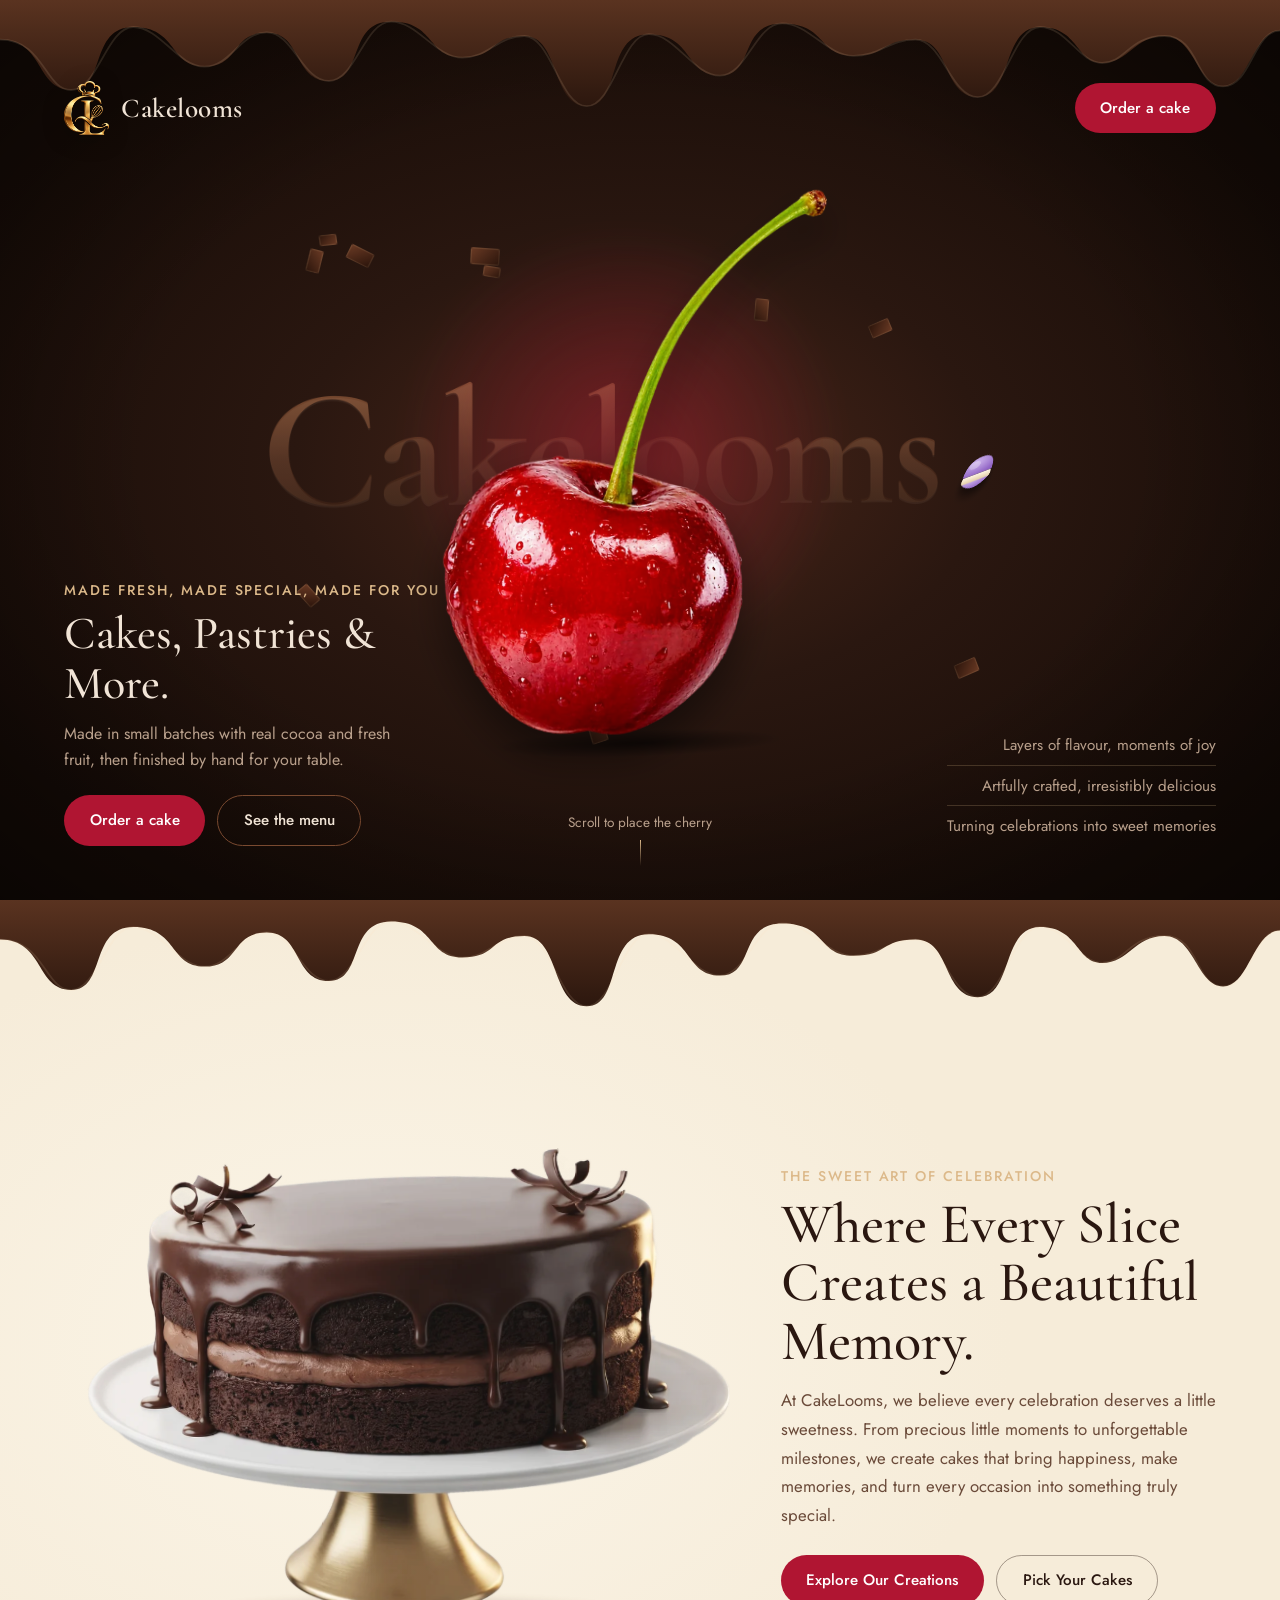
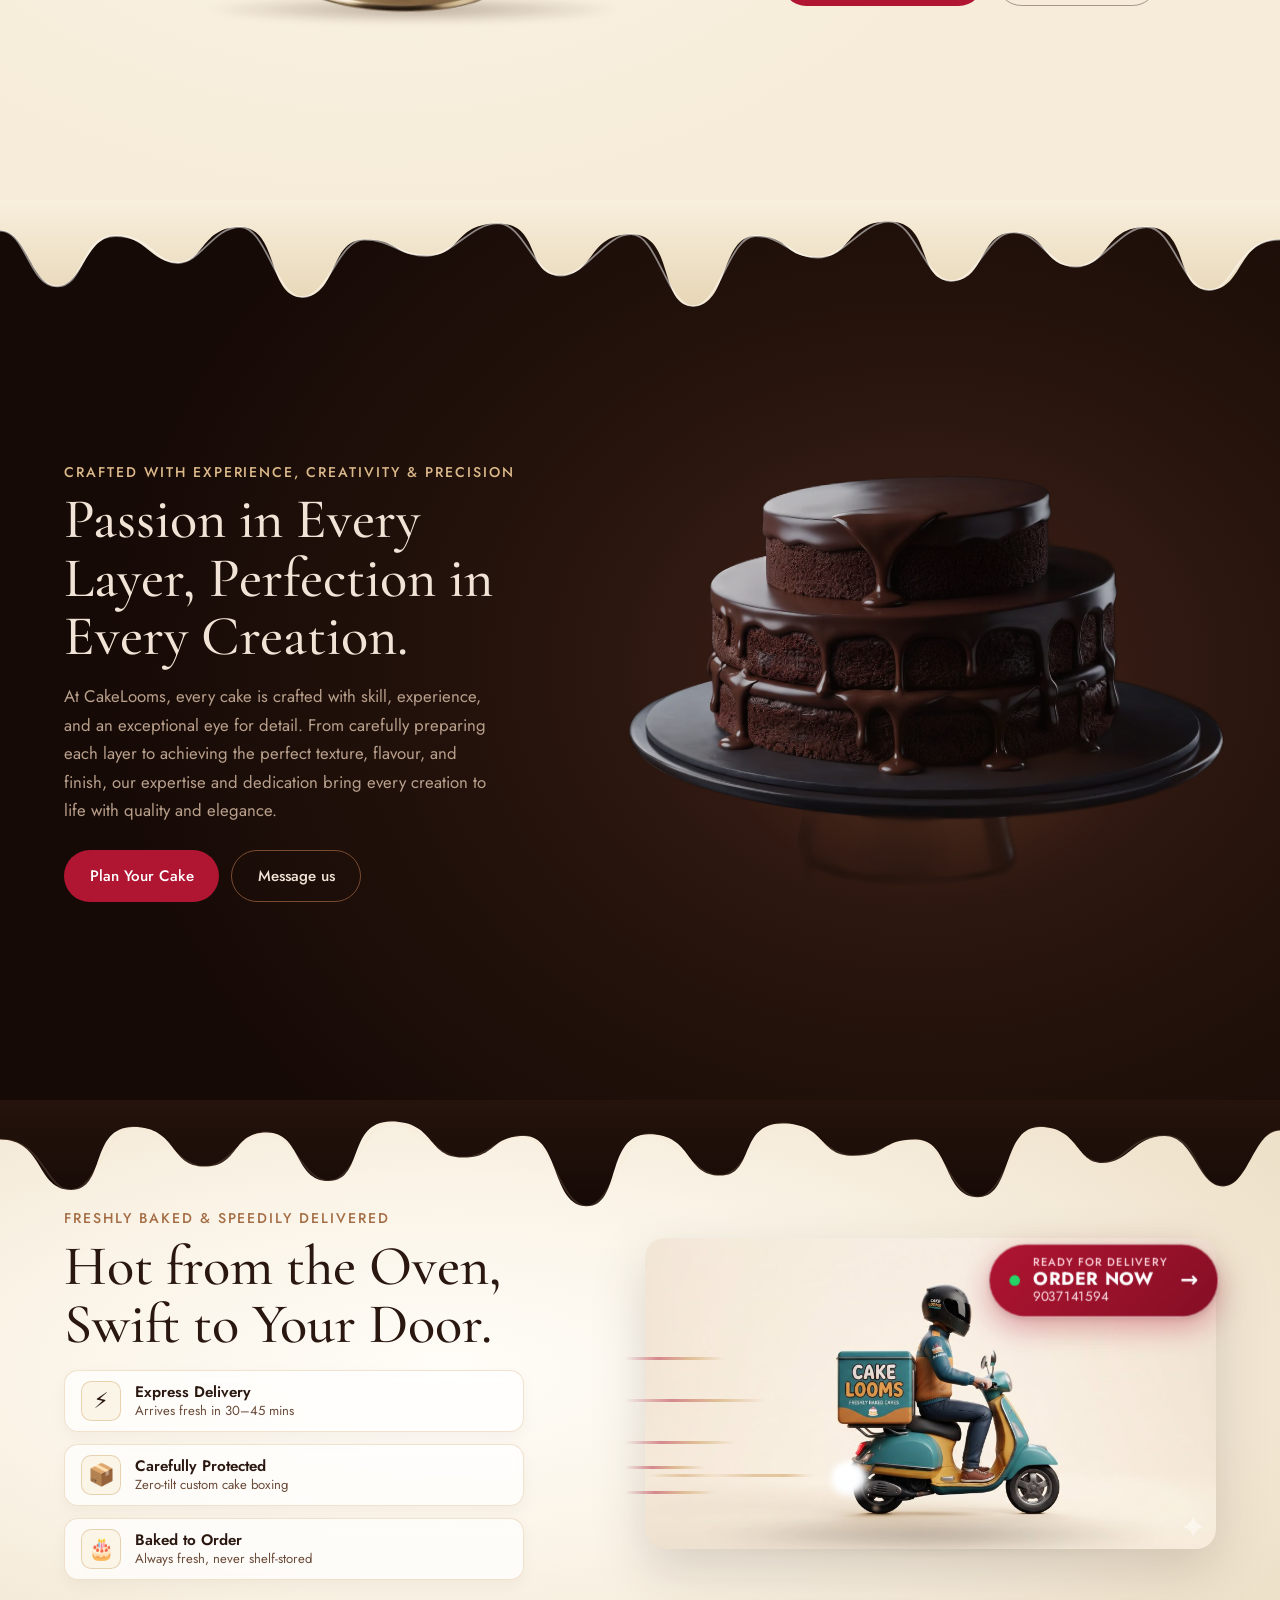
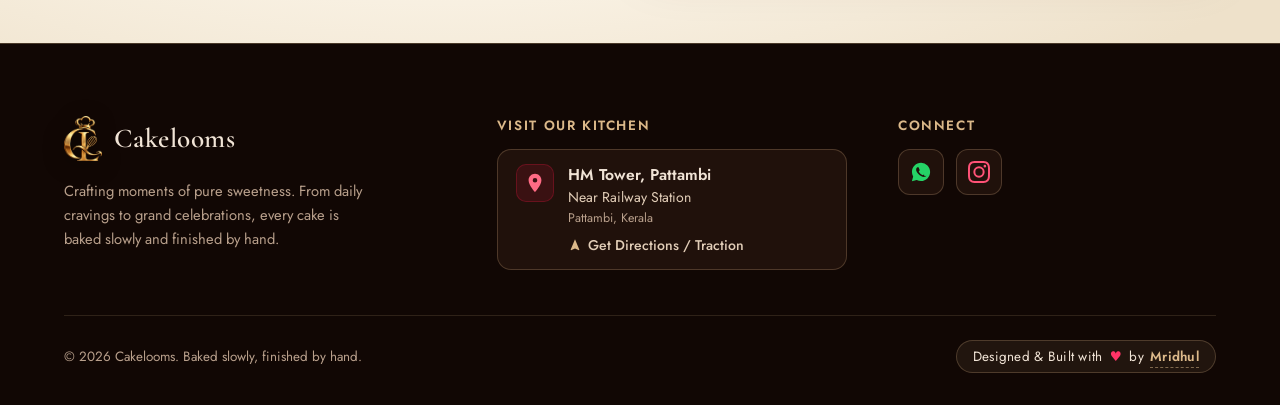
==== index.html @ 6d47f539 "Second commit" ====
<!DOCTYPE html>
<html lang="en">

<head>
  <meta charset="utf-8">
  <meta name="viewport" content="width=device-width, initial-scale=1, viewport-fit=cover">
  <title>Cakelooms – Dark chocolate cakes</title>
  <link rel="preconnect" href="https://fonts.googleapis.com">
  <link rel="preconnect" href="https://fonts.gstatic.com" crossorigin>
  <link
    href="https://fonts.googleapis.com/css2?family=Cormorant+Garamond:ital,wght@0,500;0,600;1,500&family=Jost:wght@400;500&display=swap"
    rel="stylesheet">
  <link rel="stylesheet" href="css/style.css">
</head>

<body>
  <main class="hero">
    <svg class="drip" viewBox="0 0 1440 130" preserveAspectRatio="none" aria-hidden="true">
      <defs>
        <linearGradient id="g" x1="0" y1="0" x2="0" y2="1">
          <stop offset="0" stop-color="#5a3320" />
          <stop offset="1" stop-color="#2c170e" />
        </linearGradient>
      </defs>
      <path fill="url(#g)"
        d="M0 0H1440V34C1410 34 1405 96 1376 96S1344 40 1310 40 1270 70 1240 70 1214 30 1170 30 1140 108 1100 108 1070 44 1030 44 1000 62 960 62 930 26 880 26 850 84 810 84 780 38 730 38 700 118 660 118 630 40 590 40 560 64 520 64 490 24 440 24 410 90 370 90 340 36 300 36 270 74 230 74 200 30 150 30 120 100 80 100 50 44 0 44Z" />
      <path fill="none" stroke="rgba(255,220,180,.12)" stroke-width="2"
        d="M0 44C50 44 50 100 80 100S120 30 150 30 200 74 230 74 270 36 300 36 340 90 370 90 410 24 440 24 490 64 520 64 560 40 590 40 630 118 660 118 700 38 730 38 780 84 810 84 850 26 880 26 930 62 960 62 1000 44 1030 44 1070 108 1100 108 1140 30 1170 30 1214 70 1240 70 1270 40 1310 40 1344 96 1376 96S1410 34 1440 34" />
    </svg>

    <nav>
      <a class="logo" href="#"><img src="assets/logo.webp" alt="" width="44" height="52"><span>Cakelooms</span></a>
      <div class="links">
        <a class="btn" href="https://wa.me/919037141594" target="_blank">Order a cake</a>
      </div>
    </nav>

    <div class="stage" id="stage">
      <div class="rig" id="rig">
        <div class="layer" data-z="-220">
          <h2 class="word" aria-hidden="true">Cakelooms</h2>
        </div>
        <div class="layer" data-z="-90">
          <div class="glow"></div>
        </div>
        <div class="layer" data-z="0">
          <div class="floor"></div>
        </div>
        <div class="layer" data-z="160" id="shards"></div>
      </div>
    </div>

    <section class="copy">
      <span class="eyebrow">Made Fresh, Made Special, Made for You</span>
      <h1>Cakes, Pastries & More.</h1>
      <p>Made in small batches with real cocoa and fresh fruit, then finished by hand for your table.</p>
      <div class="cta"><a class="btn" href="https://wa.me/919037141594" target="_blank">Order a cake</a><a
          class="btn ghost" href="#signature">See the menu</a>
      </div>
    </section>
    <ul class="note">
      <li>Layers of flavour, moments of joy</li>
      <li>Artfully crafted, irresistibly delicious</li>
      <li>Turning celebrations into sweet memories</li>
    </ul>
    <div class="hint" id="hint">Scroll to place the cherry<i></i></div>
  </main>

  <section class="cake-sec" id="signature">
    <svg class="drip" viewBox="0 0 1440 130" preserveAspectRatio="none" aria-hidden="true">
      <defs>
        <linearGradient id="g2" x1="0" y1="0" x2="0" y2="1">
          <stop offset="0" stop-color="#5a3320" />
          <stop offset="1" stop-color="#2c170e" />
        </linearGradient>
      </defs>
      <path fill="url(#g2)"
        d="M0 0H1440V34C1410 34 1405 96 1376 96S1344 40 1310 40 1270 70 1240 70 1214 30 1170 30 1140 108 1100 108 1070 44 1030 44 1000 62 960 62 930 26 880 26 850 84 810 84 780 38 730 38 700 118 660 118 630 40 590 40 560 64 520 64 490 24 440 24 410 90 370 90 340 36 300 36 270 74 230 74 200 30 150 30 120 100 80 100 50 44 0 44Z" />
      <path fill="none" stroke="rgba(255,220,180,.12)" stroke-width="2"
        d="M0 44C50 44 50 100 80 100S120 30 150 30 200 74 230 74 270 36 300 36 340 90 370 90 410 24 440 24 490 64 520 64 560 40 590 40 630 118 660 118 700 38 730 38 780 84 810 84 850 26 880 26 930 62 960 62 1000 44 1030 44 1070 108 1100 108 1140 30 1170 30 1214 70 1240 70 1270 40 1310 40 1344 96 1376 96S1410 34 1440 34" />
    </svg>
    <figure class="cake-fig" id="fig">
      <span class="gshadow" id="gs2"></span>
      <div class="tilt" id="tilt2"><img id="cakeImg"
          alt="Two-layer dark chocolate cake with glaze on a white plate and gold stand"
          src="assets/cake-signature.webp"><span class="sheen" id="sheen2"></span></div>
      <span class="contact" id="contact"></span>
    </figure>


    <div class="cake-txt">
      <span class="eyebrow">THE SWEET ART OF CELEBRATION</span>

      <h2>Where Every Slice Creates a Beautiful Memory.</h2>

      <p>
        At CakeLooms, we believe every celebration deserves a little sweetness.
        From precious little moments to unforgettable milestones, we create
        cakes that bring happiness, make memories, and turn every occasion
        into something truly special.
      </p>

      <div class="cta">
        <a class="btn" href="#">Explore Our Creations</a>
        <a class="btn ghost" href="https://wa.me/919037141594" target="_blank">Pick Your Cakes</a>
      </div>
    </div>

  </section>

  <section class="tier-sec" id="tiered">
    <svg class="drip" viewBox="0 0 1440 130" preserveAspectRatio="none" aria-hidden="true">
      <defs>
        <linearGradient id="g3" x1="0" y1="0" x2="0" y2="1">
          <stop offset="0" stop-color="#f8efdd" />
          <stop offset="1" stop-color="#e7d6b6" />
        </linearGradient>
      </defs>
      <path fill="url(#g3)"
        d="M0 0H1440V34C1410 34 1405 96 1376 96S1344 40 1310 40 1270 70 1240 70 1214 30 1170 30 1140 108 1100 108 1070 44 1030 44 1000 62 960 62 930 26 880 26 850 84 810 84 780 38 730 38 700 118 660 118 630 40 590 40 560 64 520 64 490 24 440 24 410 90 370 90 340 36 300 36 270 74 230 74 200 30 150 30 120 100 80 100 50 44 0 44Z" />
      <path fill="none" stroke="rgba(255,255,255,.5)" stroke-width="2"
        d="M0 44C50 44 50 100 80 100S120 30 150 30 200 74 230 74 270 36 300 36 340 90 370 90 410 24 440 24 490 64 520 64 560 40 590 40 630 118 660 118 700 38 730 38 780 84 810 84 850 26 880 26 930 62 960 62 1000 44 1030 44 1070 108 1100 108 1140 30 1170 30 1214 70 1240 70 1270 40 1310 40 1344 96 1376 96S1410 34 1440 34" />
    </svg>

    <div class="tier-txt">
      <span class="eyebrow">CRAFTED WITH EXPERIENCE, CREATIVITY & PRECISION</span>

      <h2>Passion in Every Layer, Perfection in Every Creation.</h2>

      <p>
        At CakeLooms, every cake is crafted with skill, experience,
        and an exceptional eye for detail. From carefully preparing
        each layer to achieving the perfect texture, flavour, and
        finish, our expertise and dedication bring every creation
        to life with quality and elegance.
      </p>

      <div class="cta">
        <a class="btn" href="#">Plan Your Cake</a>
        <a class="btn ghost" href="https://wa.me/919037141594" target="_blank">Message us</a>
      </div>
    </div>



    <figure class="tier-fig" id="fig3">
      <span class="glow3" id="gs3"></span>
      <div class="tilt" id="tilt3"><img id="cake3Img"
          alt="Two-tier dark chocolate cake with glossy ganache drips on a dark stand"
          src="assets/cake-tiered.webp"><span class="sheen" id="sheen3"></span></div>
      <span class="contact" id="contact3"></span>
    </figure>
  </section>

  <section class="order-sec" id="order">
    <svg class="drip" viewBox="0 0 1440 130" preserveAspectRatio="none" aria-hidden="true">
      <defs>
        <linearGradient id="g4" x1="0" y1="0" x2="0" y2="1">
          <stop offset="0" stop-color="#25130c" />
          <stop offset="1" stop-color="#160a06" />
        </linearGradient>
      </defs>
      <path fill="url(#g4)"
        d="M0 0H1440V34C1410 34 1405 96 1376 96S1344 40 1310 40 1270 70 1240 70 1214 30 1170 30 1140 108 1100 108 1070 44 1030 44 1000 62 960 62 930 26 880 26 850 84 810 84 780 38 730 38 700 118 660 118 630 40 590 40 560 64 520 64 490 24 440 24 410 90 370 90 340 36 300 36 270 74 230 74 200 30 150 30 120 100 80 100 50 44 0 44Z" />
      <path fill="none" stroke="rgba(255,220,180,.14)" stroke-width="2"
        d="M0 44C50 44 50 100 80 100S120 30 150 30 200 74 230 74 270 36 300 36 340 90 370 90 410 24 440 24 490 64 520 64 560 40 590 40 630 118 660 118 700 38 730 38 780 84 810 84 850 26 880 26 930 62 960 62 1000 44 1030 44 1070 108 1100 108 1140 30 1170 30 1214 70 1240 70 1270 40 1310 40 1344 96 1376 96S1410 34 1440 34" />
    </svg>

    <div class="order-grid">
      <div class="order-txt">
        <span class="eyebrow">FRESHLY BAKED & SPEEDILY DELIVERED</span>
        <h2>Hot from the Oven, Swift to Your Door.</h2>

        <div class="order-perks">
          <div class="perk-item">
            <span class="perk-icon">⚡</span>
            <div>
              <strong>Express Delivery</strong>
              <small>Arrives fresh in 30–45 mins</small>
            </div>
          </div>
          <div class="perk-item">
            <span class="perk-icon">📦</span>
            <div>
              <strong>Carefully Protected</strong>
              <small>Zero-tilt custom cake boxing</small>
            </div>
          </div>
          <div class="perk-item">
            <span class="perk-icon">🎂</span>
            <div>
              <strong>Baked to Order</strong>
              <small>Always fresh, never shelf-stored</small>
            </div>
          </div>
        </div>
      </div>

      <div class="order-stage" id="deliveryStage">
        <div class="order-rig" id="deliveryRig">
          <div class="speed-trails" aria-hidden="true">
            <span class="trail t1"></span>
            <span class="trail t2"></span>
            <span class="trail t3"></span>
            <span class="trail t4"></span>
            <span class="trail t5"></span>
            <span class="road-dash r1"></span>
            <span class="road-dash r2"></span>
            <span class="road-dash r3"></span>
          </div>

          <div class="scooter-tilt" id="scooterTilt">
            <img src="assets/delivery.jpg" alt="CakeLooms 3D scooter delivery rider ready for delivery" id="deliveryImg" class="scooter-img">
            <div class="exhaust-smoke" id="exhaustSmoke" aria-hidden="true">
              <span class="smoke-puff s1"></span>
              <span class="smoke-puff s2"></span>
              <span class="smoke-puff s3"></span>
              <span class="smoke-puff s4"></span>
              <span class="smoke-puff s5"></span>
              <span class="smoke-puff s6"></span>
              <span class="smoke-puff s7"></span>
              <span class="smoke-ring sr1"></span>
              <span class="smoke-ring sr2"></span>
            </div>
            <div class="ground-dust" aria-hidden="true">
              <span class="dust d1"></span>
              <span class="dust d2"></span>
              <span class="dust d3"></span>
            </div>
            <span class="box-glow" id="boxGlow" aria-hidden="true"></span>
            <span class="scooter-shadow"></span>
          </div>

          <a class="order-badge" href="https://wa.me/919037141594?text=Hi%20Cakelooms%2C%20I%20would%20like%20to%20order%20now%20for%20delivery" target="_blank" title="Order Now on WhatsApp">
            <span class="badge-pulse"></span>
            <div class="badge-content">
              <span class="badge-tag">READY FOR DELIVERY</span>
              <strong class="badge-title">ORDER NOW</strong>
              <span class="badge-num">9037141594</span>
            </div>
            <span class="badge-arrow">→</span>
          </a>
        </div>
      </div>
    </div>
  </section>

  <footer id="contact" class="site-footer">
    <div class="footer-grid">
      <!-- Brand & Mission Column -->
      <div class="footer-col footer-brand">
        <a class="logo" href="#"><img src="assets/logo.webp" alt="CakeLooms logo" width="55" height="64"><span>Cakelooms</span></a>
        <p class="brand-desc">
          Crafting moments of pure sweetness. From daily cravings to grand celebrations, every cake is baked slowly and finished by hand.
        </p>
      </div>

      <!-- Address & Location Section -->
      <div class="footer-col footer-address">
        <h4 class="footer-title">Visit Our Kitchen</h4>
        <div class="address-card">
          <div class="address-icon" aria-hidden="true">
            <svg viewBox="0 0 24 24" width="22" height="22" fill="currentColor"><path d="M12 2C8.13 2 5 5.13 5 9c0 5.25 7 13 7 13s7-7.75 7-13c0-3.87-3.13-7-7-7zm0 9.5a2.5 2.5 0 0 1 0-5 2.5 2.5 0 0 1 0 5z"/></svg>
          </div>
          <div class="address-details">
            <strong>HM Tower, Pattambi</strong>
            <span>Near Railway Station</span>
            <small>Pattambi, Kerala</small>
            <a class="location-link" href="https://www.google.com/maps/search/?api=1&query=HM+Tower+Pattambi+Near+Railway+Station" target="_blank" rel="noopener noreferrer">
              <svg viewBox="0 0 24 24" width="14" height="14" fill="currentColor"><path d="M12 2L4.5 20.29l.71.71L12 18l6.79 3 .71-.71z"/></svg>
              <span>Get Directions / Traction</span>
            </a>
          </div>
        </div>
      </div>

      <!-- Connect & Socials Section -->
      <div class="footer-col footer-social">
        <h4 class="footer-title">Connect</h4>
        <div class="social-icons-row">
          <a class="social-icon-btn wa-icon-btn" href="https://wa.me/919037141594?text=Hi%20Cakelooms%2C%20I%20would%20like%20to%20order%20a%20cake" target="_blank" rel="noopener noreferrer" aria-label="Chat on WhatsApp" title="WhatsApp: 9037141594">
            <svg viewBox="0 0 24 24" width="22" height="22" fill="currentColor"><path d="M12.04 2C6.58 2 2.13 6.45 2.13 11.91c0 1.75.46 3.45 1.32 4.95L2.05 22l5.25-1.38c1.45.79 3.08 1.21 4.74 1.21 5.46 0 9.91-4.45 9.91-9.91 0-2.65-1.03-5.14-2.9-7.01A9.816 9.816 0 0 0 12.04 2zm5.79 14.07c-.24.68-1.41 1.25-1.95 1.33-.5.07-1.14.1-3.32-.8-2.79-1.16-4.59-4.01-4.73-4.19-.14-.19-1.13-1.51-1.13-2.87 0-1.37.71-2.04.97-2.32.25-.28.56-.35.75-.35.19 0 .37.01.53.01.17 0 .4.06.63.58.24.58.82 2 .89 2.15.07.15.12.33.02.53-.1.19-.15.31-.3.48-.15.17-.32.38-.46.51-.15.15-.31.31-.13.62.18.31.79 1.3 1.7 2.11 1.17 1.05 2.16 1.37 2.47 1.52.31.15.49.13.67-.08.19-.21.79-.92 1-.1.24.21.39.46.21.65-.18.19-.24.68-.24.68z"/></svg>
          </a>

          <a class="social-icon-btn ig-icon-btn" href="https://instagram.com/cakelooms" target="_blank" rel="noopener noreferrer" aria-label="Follow on Instagram" title="Instagram: @cakelooms">
            <svg viewBox="0 0 24 24" width="22" height="22" fill="currentColor"><path d="M12 2.163c3.204 0 3.584.012 4.85.07 3.252.148 4.771 1.691 4.919 4.919.058 1.265.069 1.645.069 4.849 0 3.205-.012 3.584-.069 4.849-.149 3.225-1.664 4.771-4.919 4.919-1.266.058-1.644.07-4.85.07-3.204 0-3.584-.012-4.849-.07-3.26-.149-4.771-1.699-4.919-4.92-.058-1.265-.07-1.644-.07-4.849 0-3.204.013-3.583.07-4.849.149-3.227 1.664-4.771 4.919-4.919 1.266-.057 1.645-.069 4.849-.069zm0-2.163c-3.259 0-3.667.014-4.947.072-4.358.2-6.78 2.618-6.98 6.98-.059 1.281-.073 1.689-.073 4.948 0 3.259.014 3.668.072 4.948.2 4.358 2.618 6.78 6.98 6.98 1.281.058 1.689.072 4.948.072 3.259 0 3.668-.014 4.948-.072 4.354-.2 6.782-2.618 6.979-6.98.059-1.28.073-1.689.073-4.948 0-3.259-.014-3.667-.072-4.947-.196-4.354-2.617-6.78-6.979-6.98-1.281-.059-1.69-.073-4.949-.073zm0 5.838a6.162 6.162 0 1 0 0 12.324 6.162 6.162 0 0 0 0-12.324zM12 16a4 4 0 1 1 0-8 4 4 0 0 1 0 8zm6.406-11.845a1.44 1.44 0 1 0 0 2.881 1.44 1.44 0 0 0 0-2.881z"/></svg>
          </a>
        </div>
      </div>
    </div>

    <!-- Bottom Bar: Copyright & Identity Built-by Credit -->
    <div class="footer-bottom">
      <small>© 2026 Cakelooms. Baked slowly, finished by hand.</small>
      <div class="built-by">
        <span>Designed &amp; Built with <i class="heart-pulse">♥</i> by <a class="dev-link" href="https://mridhul9366.github.io/Mridhul-portfolio/" target="_blank" rel="noopener noreferrer">Mridhul</a></span>
      </div>
    </div>
  </footer>
  <div class="fx" id="fx" aria-hidden="true"><img alt="" src="assets/cherry-fx.webp" draggable="false"></div>

  <script src="js/script.js"></script>
</body>

</html>
---- css/style.css ----
:root{
  --cocoa-900:#1b0f0a; --cocoa-800:#2a1710; --cocoa-600:#4b2a1b; --cocoa-400:#7a4a30;
  --gutter:max(clamp(20px,5vw,64px),calc((100vw - 1480px)/2)); --cherry:#b01532; --vanilla:#f6ecd9; --vanilla-2:#fbf5e8; --ink:#2a1710; --ink-soft:#6a4a39; --foil:#dcb98a; --text:#f1e4d6; --muted:#b9a08c;
  box-sizing:border-box; padding-top:env(safe-area-inset-top,0px); padding-bottom:env(safe-area-inset-bottom,0px);
}
*,*::before,*::after{box-sizing:inherit}
html{scroll-padding-top:env(safe-area-inset-top,0px);scroll-behavior:smooth}
body{margin:0;background:var(--cocoa-900);color:var(--text);font-family:'Jost',system-ui,sans-serif;overflow-x:hidden}
.hero{position:relative;height:100vh;height:100svh;min-height:560px;overflow:hidden;
  background:radial-gradient(ellipse 60% 55% at 50% 52%,#4a2619 0%,#2a1710 45%,#170c07 100%)}
.hero::after{content:"";position:absolute;inset:0;pointer-events:none;
  background:radial-gradient(ellipse at center,transparent 55%,rgba(0,0,0,.55) 100%)}

/* chocolate drip */
.drip{position:absolute;top:0;left:0;width:100%;height:clamp(70px,13vh,130px);z-index:4;pointer-events:none}

/* nav */
nav{position:absolute;top:clamp(54px,9vh,92px);left:0;right:0;z-index:6;display:flex;justify-content:space-between;align-items:center;padding:0 var(--gutter)}
.logo{display:flex;align-items:center;gap:12px;font-family:'Cormorant Garamond',serif;font-size:1.7rem;font-weight:600;letter-spacing:.02em;color:var(--text);text-decoration:none}
.logo img{display:block;height:clamp(42px,6vh,56px);width:auto;filter:drop-shadow(0 4px 10px rgba(0,0,0,.5))}
.links{display:flex;gap:clamp(16px,3vw,40px);align-items:center}
.btn{display:inline-flex;align-items:center;justify-content:center;min-height:46px;white-space:nowrap;text-align:center;background:var(--cherry);color:#fff;border:0;padding:.85rem 1.6rem;border-radius:999px;font:500 .95rem 'Jost',sans-serif;text-decoration:none;cursor:pointer;transition:transform .2s,background .2s}
.btn:hover{background:#c9183a;transform:translateY(-2px)}
.btn.ghost{background:transparent;border:1px solid var(--cocoa-400);color:var(--text)}
.btn.ghost:hover{background:var(--cocoa-600)}
a:focus-visible,.btn:focus-visible{outline:2px solid var(--foil);outline-offset:3px}

/* 3D stage */
.stage{position:absolute;inset:0;perspective:1300px;display:grid;place-items:center;z-index:2}
.rig{position:relative;width:min(92vw,1100px);height:min(74vh,640px);transform-style:preserve-3d;will-change:transform}
.layer{position:absolute;inset:0;display:grid;place-items:center;transform-style:preserve-3d}
.word{font-family:'Cormorant Garamond',serif;font-weight:600;font-size:clamp(4.2rem,15vw,15rem);line-height:1;letter-spacing:-.02em;margin:0;white-space:nowrap;
  color:transparent;background:linear-gradient(180deg,#8a5638 0%,#4b2a1b 55%,#2e180f 100%);-webkit-background-clip:text;background-clip:text;
  text-shadow:0 2px 0 rgba(255,220,180,.06);user-select:none}
.glow{width:min(60vw,520px);aspect-ratio:1;border-radius:50%;margin:auto;position:absolute;inset:0;
  background:radial-gradient(circle,rgba(176,21,50,.45),rgba(176,21,50,0) 65%);filter:blur(10px)}
.cherry-wrap{position:absolute;inset:0;display:grid;place-items:center;transform-style:preserve-3d;animation:float 6s ease-in-out infinite}
.cherry{height:min(66vh,560px);width:auto;max-width:80vw;object-fit:contain;filter:drop-shadow(0 30px 28px rgba(0,0,0,.55));user-select:none;-webkit-user-drag:none}
.floor{position:absolute;left:50%;bottom:2%;width:min(34vw,300px);height:28px;margin-left:calc(min(34vw,300px)/-2);border-radius:50%;
  background:radial-gradient(ellipse,rgba(0,0,0,.6),transparent 70%);animation:shadow 6s ease-in-out infinite}
.shard{position:absolute;left:50%;top:50%;background:linear-gradient(135deg,#6b3b25,#2a140b);border-radius:2px;box-shadow:inset 0 0 0 1px rgba(220,185,138,.12);animation:drift 7s ease-in-out infinite}
@keyframes float{0%,100%{transform:translateY(-8px)}50%{transform:translateY(10px)}}
@keyframes shadow{0%,100%{transform:scale(1);opacity:.9}50%{transform:scale(.82);opacity:.6}}
@keyframes drift{0%,100%{translate:0 0}50%{translate:0 -14px}}

/* copy */
.copy{position:absolute;z-index:6;left:var(--gutter);bottom:clamp(24px,6vh,56px);max-width:420px}
.eyebrow{display:block;font-size:clamp(.78rem,1.2vw,.88rem);letter-spacing:.14em;text-transform:uppercase;color:var(--foil);font-weight:500;margin-bottom:.55rem}
.copy h1{font-family:'Cormorant Garamond',serif;font-weight:500;font-size:clamp(1.9rem,3.6vw,3.1rem);line-height:1.08;margin:0 0 .8rem}
.copy p{margin:0 0 1.4rem;color:var(--muted);line-height:1.6;max-width:36ch}
.cta{display:flex;gap:12px;flex-wrap:wrap}
.note{position:absolute;z-index:6;right:var(--gutter);bottom:clamp(24px,6vh,56px);margin:0;padding:0;list-style:none;text-align:right;color:var(--muted);font-size:.95rem;min-width:230px}
.note li{padding:.55rem 0;border-bottom:1px solid rgba(220,185,138,.22)}
.note li:last-child{border-bottom:0}


/* floating cherry (moves from hero to cake) */
.fx{position:fixed;left:0;top:0;z-index:20;pointer-events:none;will-change:transform;transform-origin:38.3% 100%}
.fx img{display:block;width:100%;height:100%;object-fit:contain;filter:drop-shadow(0 22px 20px rgba(0,0,0,.45));user-select:none}
.hint{position:absolute;z-index:6;left:50%;bottom:clamp(18px,4vh,34px);transform:translateX(-50%);color:var(--muted);font-size:.85rem;display:flex;flex-direction:column;align-items:center;gap:8px;transition:opacity .3s}
.hint i{width:1px;height:26px;background:linear-gradient(var(--foil),transparent);animation:cue 1.8s ease-in-out infinite}
@keyframes cue{0%,100%{transform:scaleY(.4);transform-origin:top}50%{transform:scaleY(1)}}

/* vanilla section */
.cake-sec{position:relative;z-index:1;min-height:100vh;min-height:100svh;background:radial-gradient(ellipse 70% 70% at 30% 50%,var(--vanilla-2),var(--vanilla) 70%);color:var(--ink);
  display:grid;grid-template-columns:1.2fr .8fr;gap:clamp(24px,5vw,80px);align-items:center;
  padding:clamp(120px,18vh,190px) var(--gutter) clamp(60px,10vh,110px)}
.cake-sec .drip{top:0}
.cake-fig{position:relative;margin:0;max-width:880px;width:100%;justify-self:start}
.cake-fig img{display:block;width:100%;height:auto}
.cake-fig::after{display:none;content:"";position:absolute;left:25%;right:25%;bottom:-3%;height:5%;border-radius:50%;background:radial-gradient(ellipse,rgba(60,30,15,.28),transparent 70%);z-index:-1}
.contact{position:absolute;left:50%;top:13.5%;width:11%;height:3.2%;transform:translate(-50%,-25%);border-radius:50%;background:radial-gradient(ellipse,rgba(0,0,0,.7),transparent 70%);opacity:var(--c,0)}
.cake-txt h2{font-family:'Cormorant Garamond',serif;font-weight:500;font-size:clamp(2.2rem,4.4vw,4rem);line-height:1.04;margin:0 0 1rem;color:var(--ink)}
.cake-txt p{margin:0 0 1.6rem;line-height:1.7;color:var(--ink-soft);max-width:44ch;font-size:1.05rem}
.facts{margin:0 0 2rem;padding:0;max-width:420px}
.facts div{display:flex;justify-content:space-between;gap:20px;padding:.75rem 0;border-bottom:1px solid rgba(42,23,16,.16)}
.facts dt{color:var(--ink-soft)}
.facts dd{margin:0;font-weight:500;text-align:right}
.cake-sec .btn.ghost{border-color:rgba(42,23,16,.4);color:var(--ink)}
.cake-sec .btn.ghost:hover{background:rgba(42,23,16,.07)}
.cake-sec a:focus-visible{outline-color:var(--cherry)}
@media (max-width:899px){
  .cake-sec{grid-template-columns:1fr;padding-top:clamp(110px,16vh,150px);gap:36px}
  .cake-fig{justify-self:center;max-width:640px}
  .cake-txt{max-width:560px;margin:0 auto;width:100%}
}


/* 3D cake effects */
.tilt{position:relative;transform-style:preserve-3d;will-change:transform,opacity}
.sheen{position:absolute;inset:0;pointer-events:none;mix-blend-mode:screen;-webkit-mask-size:100% 100%;mask-size:100% 100%;-webkit-mask-repeat:no-repeat;mask-repeat:no-repeat;
  background:linear-gradient(100deg,transparent calc(var(--s,50%) - 16%),rgba(255,240,220,.4) var(--s,50%),transparent calc(var(--s,50%) + 16%))}
.gshadow{position:absolute;left:14%;right:14%;bottom:-2%;height:6%;border-radius:50%;background:radial-gradient(ellipse,rgba(60,30,15,.38),transparent 70%);filter:blur(4px);z-index:-1}
.glow3{position:absolute;left:8%;right:8%;top:22%;bottom:-4%;border-radius:50%;background:radial-gradient(ellipse,rgba(214,140,84,.22),transparent 65%);filter:blur(20px);z-index:-1}
/* dark tiered-cake section */
.tier-sec{position:relative;z-index:1;min-height:100vh;min-height:100svh;color:var(--text);
  background:radial-gradient(ellipse 65% 75% at 72% 52%,#40221a 0%,#25130c 50%,#160a06 100%);
  display:grid;grid-template-columns:.85fr 1.15fr;gap:clamp(24px,5vw,80px);align-items:center;
  padding:clamp(120px,18vh,190px) var(--gutter) clamp(70px,11vh,120px);overflow:hidden}
.tier-sec .drip{transform:scaleX(-1)}
.tier-txt,.tier-fig{position:relative;z-index:2}
.tier-txt h2{font-family:'Cormorant Garamond',serif;font-weight:500;font-size:clamp(2.2rem,4.4vw,4rem);line-height:1.04;margin:0 0 1rem}
.tier-txt p{margin:0 0 1.6rem;line-height:1.7;color:var(--muted);max-width:44ch;font-size:1.05rem}
.tier-txt .facts div{border-bottom-color:rgba(241,228,214,.16)}
.tier-txt .facts dt{color:var(--muted)}
.tier-fig{margin:0;width:100%;max-width:900px;justify-self:end}
.tier-fig img{display:block;width:100%;height:auto}
.tier-fig .contact{top:7.84%;width:9.5%;height:2.6%}
/* ============================================================
   ENHANCED RESPONSIVE FOOTER WITH ADDRESS & SOCIALS
   ============================================================ */
.site-footer {
  position: relative;
  z-index: 2;
  background: #110704;
  border-top: 1px solid rgba(220, 185, 138, 0.28);
  padding: clamp(48px, 8vh, 72px) var(--gutter) calc(32px + env(safe-area-inset-bottom, 0px));
  color: var(--muted);
  display: flex;
  flex-direction: column;
  gap: clamp(32px, 5vh, 48px);
}

.footer-grid {
  display: grid;
  grid-template-columns: 1.2fr 1.1fr 1fr;
  gap: clamp(28px, 4vw, 56px);
  align-items: start;
  width: 100%;
  max-width: 1360px;
  margin: 0 auto;
}

.footer-col {
  display: flex;
  flex-direction: column;
  gap: 14px;
}

.footer-brand .logo {
  margin-bottom: 4px;
}

.footer-brand .logo img {
  height: clamp(44px, 5vh, 56px);
}

.brand-desc {
  margin: 0;
  font-size: .92rem;
  line-height: 1.65;
  color: var(--muted);
  max-width: 34ch;
}

.footer-title {
  margin: 0;
  font-size: .84rem;
  letter-spacing: .12em;
  text-transform: uppercase;
  color: var(--foil);
  font-weight: 600;
}

/* Address Card */
.address-card {
  display: flex;
  align-items: flex-start;
  gap: 14px;
  padding: 14px 18px;
  background: rgba(42, 23, 16, 0.65);
  border: 1px solid rgba(220, 185, 138, 0.24);
  border-radius: 14px;
  backdrop-filter: blur(8px);
  transition: border-color .2s ease, transform .2s ease;
}

.address-card:hover {
  border-color: rgba(220, 185, 138, 0.5);
  transform: translateY(-2px);
}

.address-icon {
  width: 38px;
  height: 38px;
  border-radius: 10px;
  background: rgba(176, 21, 50, 0.18);
  border: 1px solid rgba(176, 21, 50, 0.4);
  color: #ff6b85;
  display: flex;
  align-items: center;
  justify-content: center;
  flex-shrink: 0;
}

.address-details {
  display: flex;
  flex-direction: column;
  gap: 3px;
  line-height: 1.35;
}

.address-details strong {
  font-size: .98rem;
  color: var(--text);
  font-weight: 600;
}

.address-details span {
  font-size: .88rem;
  color: #e2ceb8;
}

.address-details small {
  font-size: .78rem;
  color: var(--muted);
}

.location-link {
  display: inline-flex;
  align-items: center;
  gap: 6px;
  margin-top: 6px;
  font-size: .82rem;
  font-weight: 500;
  color: var(--foil);
  text-decoration: none;
  transition: color .2s ease, transform .2s ease;
}

.location-link:hover {
  color: #fff;
  transform: translateX(3px);
}

/* Clean Symbol-Only Social Buttons */
.social-icons-row {
  display: flex;
  align-items: center;
  gap: 12px;
}

.social-icon-btn {
  display: flex;
  align-items: center;
  justify-content: center;
  width: 46px;
  height: 46px;
  border-radius: 12px;
  background: rgba(42, 23, 16, 0.65);
  border: 1px solid rgba(220, 185, 138, 0.24);
  color: var(--text);
  text-decoration: none;
  transition: transform .2s ease, border-color .2s ease, background .2s ease, box-shadow .2s ease, color .2s ease;
}

.social-icon-btn:hover {
  transform: translateY(-3px) scale(1.06);
}

.wa-icon-btn {
  color: #25d366;
}
.wa-icon-btn:hover {
  border-color: rgba(37, 211, 102, 0.6);
  background: rgba(37, 211, 102, 0.14);
  box-shadow: 0 6px 18px rgba(37, 211, 102, 0.28);
}

.ig-icon-btn {
  color: #ff5277;
}
.ig-icon-btn:hover {
  border-color: rgba(225, 48, 108, 0.6);
  background: rgba(225, 48, 108, 0.14);
  box-shadow: 0 6px 18px rgba(225, 48, 108, 0.28);
}

/* Footer Bottom: Copyright & Identity Badge */
.footer-bottom {
  display: flex;
  align-items: center;
  justify-content: space-between;
  flex-wrap: wrap;
  gap: 16px;
  padding-top: 24px;
  border-top: 1px solid rgba(220, 185, 138, 0.15);
  width: 100%;
  max-width: 1360px;
  margin: 0 auto;
}

.footer-bottom small {
  font-size: .84rem;
  color: var(--muted);
}

.built-by {
  display: inline-flex;
  align-items: center;
  padding: 6px 16px;
  border-radius: 999px;
  background: rgba(220, 185, 138, 0.08);
  border: 1px solid rgba(220, 185, 138, 0.24);
  font-size: .84rem;
  color: var(--text);
  letter-spacing: .02em;
}

.dev-link {
  color: var(--foil);
  text-decoration: none;
  font-weight: 600;
  border-bottom: 1px dashed rgba(220, 185, 138, 0.5);
  transition: color .2s ease, border-color .2s ease, transform .2s ease;
  padding-bottom: 1px;
  margin-left: 2px;
}

.dev-link:hover {
  color: #fff;
  border-bottom-color: #fff;
  border-bottom-style: solid;
}

.heart-pulse {
  display: inline-block;
  color: #ff3366;
  font-style: normal;
  margin: 0 3px;
  animation: heartBeat 1.8s ease-in-out infinite;
}

@keyframes heartBeat {
  0%, 100% { transform: scale(1); }
  14% { transform: scale(1.3); }
  28% { transform: scale(1); }
  42% { transform: scale(1.3); }
  70% { transform: scale(1); }
}

/* Responsive Footer Media Queries */
@media (max-width: 960px) {
  .footer-grid {
    grid-template-columns: 1fr 1fr;
    gap: 36px;
  }
  .footer-brand {
    grid-column: 1 / -1;
  }
}

@media (max-width: 600px) {
  .site-footer {
    padding: 40px var(--gutter) calc(28px + env(safe-area-inset-bottom, 0px));
    gap: 28px;
  }
  .footer-grid {
    grid-template-columns: 1fr;
    gap: 26px;
  }
  .brand-desc {
    max-width: 100%;
  }
  .address-card {
    padding: 12px 14px;
  }
  .footer-bottom {
    flex-direction: column;
    align-items: flex-start;
    gap: 12px;
  }
  .built-by {
    font-size: .78rem;
    padding: 5px 12px;
  }
}
@media (max-width:899px){
  .tier-sec{grid-template-columns:1fr;padding-top:clamp(110px,16vh,150px);gap:36px}
  .tier-fig{order:-1;justify-self:center;max-width:680px}
  .tier-txt{max-width:560px;margin:0 auto;width:100%}
}
@media (min-width:600px) and (max-width:899px){
  .tier-sec{grid-template-columns:.9fr 1.1fr;align-items:center}
  .tier-fig{order:0;justify-self:end;max-width:none}
  .tier-txt{margin:0;max-width:none}
}
@media (max-width:760px){
  .copy{right:20px;bottom:24px;max-width:none}
  .copy p{display:none}
  .note{display:none}
  .cherry{height:min(50vh,430px)}
  .rig{height:62vh}
}
@media (prefers-reduced-motion:reduce){.floor,.shard,.hint i,.trail,.road-dash,.smoke-puff,.smoke-ring,.dust,.scooter-tilt{animation:none}html{scroll-behavior:auto}}


/* chocolate and pastry falling in the hero */
.bake,.drops{position:absolute;inset:0;overflow:hidden;pointer-events:none}
.bake{z-index:3;perspective:900px}
.drops{z-index:5}
.rc{position:absolute;left:0;top:0;will-change:transform,opacity;transform-origin:50% 50%}
.crumb{position:absolute;left:0;top:0;border-radius:40%;will-change:transform,opacity}
.drop{position:absolute;left:0;top:0;border-radius:50% 50% 50% 50%/62% 62% 38% 38%;transform-origin:50% 0;will-change:transform,opacity;
  background:radial-gradient(ellipse at 35% 30%,#8a5538 0,#4b2a1b 42%,#2c170e 100%);
  box-shadow:inset -2px -3px 4px rgba(0,0,0,.35),inset 2px 2px 3px rgba(255,220,180,.18)}

/* alignment and responsive fixes */
@media (max-width:999px){.stage{padding-bottom:16vh}}
@media (min-width:600px) and (max-width:899px){
  .tier-sec{grid-template-columns:1fr 1fr}
  .tier-txt h2{font-size:2.1rem}
  .tier-txt p{font-size:1rem}
}
@media (max-width:760px){
  .hint{display:none}
  .logo{font-size:1.35rem}
  .logo img{height:40px}
  .btn{padding:.7rem 1.15rem;font-size:.9rem}
  .cta .btn{flex:1 1 140px}
}
@media (max-height:620px) and (min-width:761px){.hint{display:none}}

/* ============================================================
   WHITE CHOCOLATE VANILLA ORDER & 3D DELIVERY SECTION
   ============================================================ */
.order-sec {
  position: relative;
  z-index: 1;
  min-height: auto;
  background: radial-gradient(ellipse 75% 75% at 35% 50%, #fffdf8 0%, #faf3e6 48%, #eee1ca 100%);
  color: var(--ink);
  display: flex;
  flex-direction: column;
  justify-content: center;
  padding: clamp(90px, 12vh, 130px) var(--gutter) clamp(50px, 7vh, 80px);
  overflow: hidden;
}

.order-sec .drip {
  top: 0;
  z-index: 4;
}

.order-grid {
  display: grid;
  grid-template-columns: 0.95fr 1.05fr;
  gap: clamp(28px, 5vw, 72px);
  align-items: center;
  position: relative;
  z-index: 2;
  width: 100%;
  max-width: 1360px;
  margin: 0 auto;
}

.order-txt {
  position: relative;
  z-index: 2;
  max-width: 520px;
}

.order-txt .eyebrow {
  color: #a46d45;
}

.order-txt h2 {
  font-family: 'Cormorant Garamond', serif;
  font-weight: 500;
  font-size: clamp(2.2rem, 4.4vw, 4rem);
  line-height: 1.04;
  margin: 0 0 1rem;
  color: var(--ink);
}

.order-txt p {
  margin: 0 0 1.6rem;
  line-height: 1.7;
  color: var(--ink-soft);
  max-width: 44ch;
  font-size: 1.05rem;
}

.order-txt .btn.ghost {
  border-color: rgba(42, 23, 16, 0.4);
  color: var(--ink);
}

.order-txt .btn.ghost:hover {
  background: rgba(42, 23, 16, 0.08);
}

.order-perks {
  display: flex;
  flex-direction: column;
  gap: 12px;
  margin: 0;
  max-width: 460px;
}

.perk-item {
  display: flex;
  align-items: center;
  gap: 14px;
  padding: 10px 16px;
  background: rgba(255, 255, 255, 0.72);
  border: 1px solid rgba(220, 185, 138, 0.4);
  border-radius: 14px;
  box-shadow: 0 6px 16px rgba(42, 23, 16, 0.04);
  backdrop-filter: blur(8px);
  transition: transform .2s ease, box-shadow .2s ease;
}

.perk-item:hover {
  transform: translateX(4px);
  box-shadow: 0 8px 20px rgba(42, 23, 16, 0.08);
}

.perk-icon {
  font-size: 1.35rem;
  display: flex;
  align-items: center;
  justify-content: center;
  width: 40px;
  height: 40px;
  border-radius: 10px;
  background: #fbf5e8;
  border: 1px solid rgba(220, 185, 138, 0.6);
  flex-shrink: 0;
}

.perk-item strong {
  display: block;
  font-size: .95rem;
  color: var(--ink);
  font-weight: 600;
  line-height: 1.25;
}

.perk-item small {
  display: block;
  font-size: .82rem;
  color: var(--ink-soft);
  line-height: 1.35;
}

/* 3D Delivery Stage & Moving Rig */
.order-stage {
  position: relative;
  width: 100%;
  perspective: 1200px;
  display: flex;
  justify-content: center;
  align-items: center;
}

.order-rig {
  position: relative;
  width: 100%;
  max-width: 580px;
  transform-style: preserve-3d;
  will-change: transform;
  transition: transform .15s ease-out;
}

/* Scooter Idle / Ready-For-Moving Animation */
.scooter-tilt {
  position: relative;
  transform-style: preserve-3d;
  will-change: transform;
  animation: scooterIdle 3.8s ease-in-out infinite;
}

@keyframes scooterIdle {
  0%, 100% {
    transform: translateY(0px) rotate(0deg);
  }
  14% {
    transform: translateY(-1.5px) rotate(0.12deg);
  }
  28% {
    transform: translateY(-5px) rotate(-0.45deg);
  }
  42% {
    transform: translateY(-3.2px) rotate(-0.15deg);
  }
  56% {
    transform: translateY(-2px) rotate(0.28deg);
  }
  70% {
    transform: translateY(-5.5px) rotate(-0.35deg);
  }
  84% {
    transform: translateY(-2.2px) rotate(-0.08deg);
  }
}

.scooter-img {
  display: block;
  width: 100%;
  height: auto;
  border-radius: 20px;
  mix-blend-mode: multiply;
  filter: drop-shadow(0 20px 26px rgba(42, 23, 16, 0.16));
  user-select: none;
  -webkit-user-drag: none;
}

.scooter-shadow {
  position: absolute;
  left: 10%;
  right: 8%;
  bottom: 0%;
  height: 28px;
  border-radius: 50%;
  background: radial-gradient(ellipse, rgba(42, 23, 16, 0.32), transparent 70%);
  filter: blur(8px);
  z-index: -1;
  animation: shadowPulse 3.8s ease-in-out infinite;
}

@keyframes shadowPulse {
  0%, 100% {
    transform: scale(1);
    opacity: 0.85;
  }
  50% {
    transform: scale(0.92);
    opacity: 0.6;
  }
}

/* Delivery Box Opening Aura & Packing Glow */
.box-glow {
  position: absolute;
  left: 33.5%;
  top: 31%;
  width: 14.5%;
  height: 25%;
  border-radius: 12px;
  background: radial-gradient(ellipse at 50% 35%, rgba(255, 230, 160, 0.85), rgba(214, 40, 60, 0.45) 45%, transparent 75%);
  filter: blur(8px);
  pointer-events: none;
  opacity: var(--bglow, 0);
  transition: opacity .15s ease-out;
  z-index: 3;
  mix-blend-mode: screen;
}

.order-rig.packed .order-badge {
  border-color: rgba(255, 230, 160, 0.95);
  box-shadow: 0 14px 34px rgba(176, 21, 50, 0.45);
}

.order-rig.packed .badge-tag {
  color: #ffde7a;
}

/* Wind / Speed Trails (Motion Readiness) */
.speed-trails {
  position: absolute;
  left: -20px;
  top: 30%;
  width: 160px;
  height: 140px;
  pointer-events: none;
  z-index: 1;
}

.trail {
  position: absolute;
  height: 3px;
  border-radius: 999px;
  background: linear-gradient(90deg, transparent, rgba(176, 21, 50, 0.45), rgba(220, 185, 138, 0.85), transparent);
  animation: trailRush 1.6s ease-in-out infinite;
}

.t1 { top: 18%; width: 100px; animation-delay: 0s; }
.t2 { top: 48%; width: 140px; animation-delay: 0.4s; }
.t3 { top: 78%; width: 110px; animation-delay: 0.8s; }
.t4 { top: 96%; width: 80px; animation-delay: 0.2s; }
.t5 { top: 114%; width: 90px; animation-delay: 0.6s; }

@keyframes trailRush {
  0% {
    transform: translateX(50px) scaleX(0.3);
    opacity: 0;
  }
  40% {
    opacity: 0.9;
  }
  100% {
    transform: translateX(-60px) scaleX(1.3);
    opacity: 0;
  }
}

/* Silencer / Exhaust Pipe Smoke Effect */
.exhaust-smoke {
  position: absolute;
  left: 35.5%;
  top: 77%;
  width: 1px;
  height: 1px;
  pointer-events: none;
  z-index: 2;
}

.smoke-puff {
  position: absolute;
  left: 0;
  top: 0;
  width: 24px;
  height: 22px;
  margin: -11px 0 0 -11px;
  border-radius: 52% 48% 54% 46% / 48% 53% 47% 52%;
  background: radial-gradient(circle at 40% 36%, #ffffff 0%, rgba(255, 255, 255, 0.94) 28%, rgba(250, 252, 255, 0.65) 52%, rgba(245, 248, 255, 0.22) 70%, transparent 80%);
  box-shadow: 0 0 10px rgba(255, 255, 255, 0.65);
  filter: blur(3.5px);
  will-change: transform, opacity;
  animation: puffBillow 2.5s cubic-bezier(0.18, 0.68, 0.38, 0.98) infinite;
}

.smoke-puff.s1 { animation-delay: 0s; width: 26px; height: 24px; }
.smoke-puff.s2 { animation-delay: 0.35s; width: 22px; height: 20px; }
.smoke-puff.s3 { animation-delay: 0.72s; width: 28px; height: 25px; }
.smoke-puff.s4 { animation-delay: 1.1s; width: 24px; height: 22px; }
.smoke-puff.s5 { animation-delay: 1.48s; width: 29px; height: 26px; }
.smoke-puff.s6 { animation-delay: 1.85s; width: 23px; height: 21px; }
.smoke-puff.s7 { animation-delay: 2.2s; width: 27px; height: 24px; }

@keyframes puffBillow {
  0% {
    transform: translate3d(0, 0, 0) scale(0.25) rotate(0deg);
    opacity: 0;
  }
  12% {
    opacity: 0.92;
    transform: translate3d(-16px, -4px, 0) scale(0.7) rotate(-15deg);
  }
  42% {
    opacity: 0.75;
    transform: translate3d(-52px, -15px, 0) scale(1.45) rotate(-40deg);
  }
  72% {
    opacity: 0.38;
    transform: translate3d(-95px, -26px, 0) scale(2.15) rotate(-70deg);
  }
  100% {
    transform: translate3d(-140px, -38px, 0) scale(2.85) rotate(-95deg);
    opacity: 0;
  }
}

/* Exhaust Chuff Ring - Light White */
.smoke-ring {
  position: absolute;
  left: 0;
  top: 0;
  width: 17px;
  height: 17px;
  margin: -8.5px 0 0 -8.5px;
  border-radius: 50%;
  border: 2px solid rgba(255, 255, 255, 0.88);
  box-shadow: 0 0 8px rgba(255, 255, 255, 0.75);
  filter: blur(1.5px);
  will-change: transform, opacity;
  animation: ringExpand 2.2s ease-out infinite;
}

.smoke-ring.sr1 { animation-delay: 0.2s; }
.smoke-ring.sr2 { animation-delay: 1.25s; }

@keyframes ringExpand {
  0% {
    transform: translate3d(0, 0, 0) scale(0.3) rotate(-10deg);
    opacity: 0;
  }
  20% {
    opacity: 0.7;
    transform: translate3d(-14px, -3px, 0) scale(0.7) rotate(-20deg);
  }
  65% {
    opacity: 0.35;
    transform: translate3d(-50px, -12px, 0) scale(1.6) rotate(-45deg);
  }
  100% {
    transform: translate3d(-85px, -20px, 0) scale(2.3) rotate(-70deg);
    opacity: 0;
  }
}

/* Ground / Road Dust kicking up from rear tire */
.ground-dust {
  position: absolute;
  left: 40%;
  top: 86%;
  width: 1px;
  height: 1px;
  pointer-events: none;
  z-index: 1;
}

.dust {
  position: absolute;
  left: 0;
  top: 0;
  border-radius: 50%;
  background: rgba(180, 150, 125, 0.45);
  filter: blur(1.5px);
  will-change: transform, opacity;
  animation: dustKick 1.4s ease-out infinite;
}

.dust.d1 { width: 5px; height: 4px; animation-delay: 0.1s; }
.dust.d2 { width: 7px; height: 5px; animation-delay: 0.6s; }
.dust.d3 { width: 4px; height: 3px; animation-delay: 1.05s; }

@keyframes dustKick {
  0% {
    transform: translate3d(0, 0, 0) scale(0.5);
    opacity: 0;
  }
  20% {
    opacity: 0.65;
    transform: translate3d(-15px, -3px, 0) scale(1);
  }
  70% {
    opacity: 0.3;
    transform: translate3d(-45px, -7px, 0) scale(1.6);
  }
  100% {
    transform: translate3d(-70px, -10px, 0) scale(2.2);
    opacity: 0;
  }
}

/* Road Speed Dashes under the wheels */
.road-dash {
  position: absolute;
  bottom: -4%;
  height: 3px;
  border-radius: 999px;
  background: linear-gradient(90deg, transparent, rgba(220, 185, 138, 0.75), transparent);
  animation: roadRush 1.4s linear infinite;
  pointer-events: none;
}

.road-dash.r1 { left: 15%; width: 70px; animation-delay: 0s; }
.road-dash.r2 { left: 52%; width: 95px; animation-delay: 0.45s; }
.road-dash.r3 { left: 80%; width: 60px; animation-delay: 0.9s; }

@keyframes roadRush {
  0% {
    transform: translateX(60px) scaleX(0.4);
    opacity: 0;
  }
  30% {
    opacity: 0.85;
  }
  70% {
    opacity: 0.85;
  }
  100% {
    transform: translateX(-80px) scaleX(1.4);
    opacity: 0;
  }
}

/* "ORDER NOW" Badge */
.order-badge {
  position: absolute;
  top: 5%;
  right: 3%;
  left: auto;
  z-index: 10;
  display: flex;
  align-items: center;
  gap: 12px;
  background: linear-gradient(135deg, #b01532 0%, #850f25 100%);
  color: #ffffff;
  padding: 10px 18px;
  border-radius: 999px;
  text-decoration: none;
  box-shadow: 0 10px 28px rgba(176, 21, 50, 0.38), 0 2px 6px rgba(0, 0, 0, 0.12);
  border: 1.5px solid rgba(255, 255, 255, 0.35);
  transition: transform .25s ease, box-shadow .25s ease;
  transform: translateZ(40px);
  will-change: transform;
  animation: badgeHover 3.2s ease-in-out infinite;
}

@keyframes badgeHover {
  0%, 100% {
    transform: translateZ(40px) translateY(0);
  }
  50% {
    transform: translateZ(40px) translateY(-6px);
  }
}

.order-badge:hover {
  transform: translateZ(55px) translateY(-5px) scale(1.05);
  box-shadow: 0 16px 36px rgba(176, 21, 50, 0.5);
  color: #fff;
}

.badge-pulse {
  width: 10px;
  height: 10px;
  border-radius: 50%;
  background: #25d366;
  flex-shrink: 0;
  box-shadow: 0 0 0 0 rgba(37, 211, 102, 0.7);
  animation: liveBeacon 1.8s infinite;
}

@keyframes liveBeacon {
  0% {
    box-shadow: 0 0 0 0 rgba(37, 211, 102, 0.7);
  }
  70% {
    box-shadow: 0 0 0 10px rgba(37, 211, 102, 0);
  }
  100% {
    box-shadow: 0 0 0 0 rgba(37, 211, 102, 0);
  }
}

.badge-content {
  display: flex;
  flex-direction: column;
  line-height: 1.15;
}

.badge-tag {
  font-size: .65rem;
  letter-spacing: .12em;
  text-transform: uppercase;
  color: #ffd8df;
  font-weight: 500;
}

.badge-title {
  font-size: 1.05rem;
  font-weight: 700;
  letter-spacing: .04em;
  color: #fff;
}

.badge-num {
  font-size: .78rem;
  color: #ffe4ea;
  letter-spacing: .02em;
}

.badge-arrow {
  font-size: 1.25rem;
  font-weight: bold;
  line-height: 1;
  transition: transform .2s ease;
}

.order-badge:hover .badge-arrow {
  transform: translateX(4px);
}

@media (max-width: 899px) {
  .order-grid {
    grid-template-columns: 1fr;
    gap: 36px;
  }
  .order-stage {
    order: -1;
    max-width: 580px;
    margin: 0 auto;
  }
  .order-txt {
    max-width: 560px;
    margin: 0 auto;
    width: 100%;
  }
  .order-badge {
    top: 3%;
    right: 2%;
    left: auto;
    padding: 7px 12px;
    gap: 8px;
  }
  .badge-title {
    font-size: .84rem;
  }
  .badge-tag {
    font-size: .58rem;
  }
  .badge-num {
    font-size: .66rem;
  }
  .badge-arrow {
    font-size: 1rem;
  }
}

@media (max-width: 600px) {
  .speed-trails {
    display: block;
    left: -10px;
    top: 26%;
    width: 100px;
    height: 90px;
  }
  .trail {
    height: 2px;
  }
  .t1 { top: 14%; width: 50px; }
  .t2 { top: 38%; width: 75px; }
  .t3 { top: 64%; width: 60px; }
  .t4 { top: 86%; width: 45px; }
  .t5 { top: 104%; width: 55px; }

  /* Road Dashes on Mobile */
  .road-dash {
    height: 2px;
    bottom: -2%;
  }
  .road-dash.r1 { width: 45px; }
  .road-dash.r2 { width: 60px; }
  .road-dash.r3 { width: 38px; }

  /* Silencer Exhaust Smoke on Mobile - Light White Pattern */
  .exhaust-smoke {
    left: 35.5%;
    top: 77%;
  }
  .smoke-puff {
    width: 17px;
    height: 15px;
    filter: blur(2px);
    box-shadow: 0 0 7px rgba(255, 255, 255, 0.7);
  }
  .smoke-puff.s1 { width: 18px; height: 16px; }
  .smoke-puff.s2 { width: 15px; height: 13px; }
  .smoke-puff.s3 { width: 19px; height: 17px; }
  .smoke-puff.s4 { width: 16px; height: 14px; }
  .smoke-puff.s5 { width: 19px; height: 16px; }
  .smoke-puff.s6 { width: 15px; height: 13px; }
  .smoke-puff.s7 { width: 18px; height: 15px; }

  .smoke-ring {
    width: 12px;
    height: 12px;
    border-width: 1.5px;
    border-color: rgba(255, 255, 255, 0.92);
    box-shadow: 0 0 6px rgba(255, 255, 255, 0.8);
    filter: blur(1.2px);
  }

  .dust {
    filter: blur(1px);
  }

  .box-glow {
    filter: blur(5px);
  }
  .order-badge {
    top: 8px;
    right: 8px;
    left: auto;
    padding: 5px 10px;
    gap: 6px;
    border-width: 1px;
    box-shadow: 0 6px 18px rgba(176, 21, 50, 0.32);
  }
  .badge-pulse {
    width: 7px;
    height: 7px;
  }
  .badge-tag {
    display: none;
  }
  .badge-title {
    font-size: .76rem;
    letter-spacing: .03em;
  }
  .badge-num {
    font-size: .62rem;
  }
  .badge-arrow {
    font-size: .85rem;
  }
}
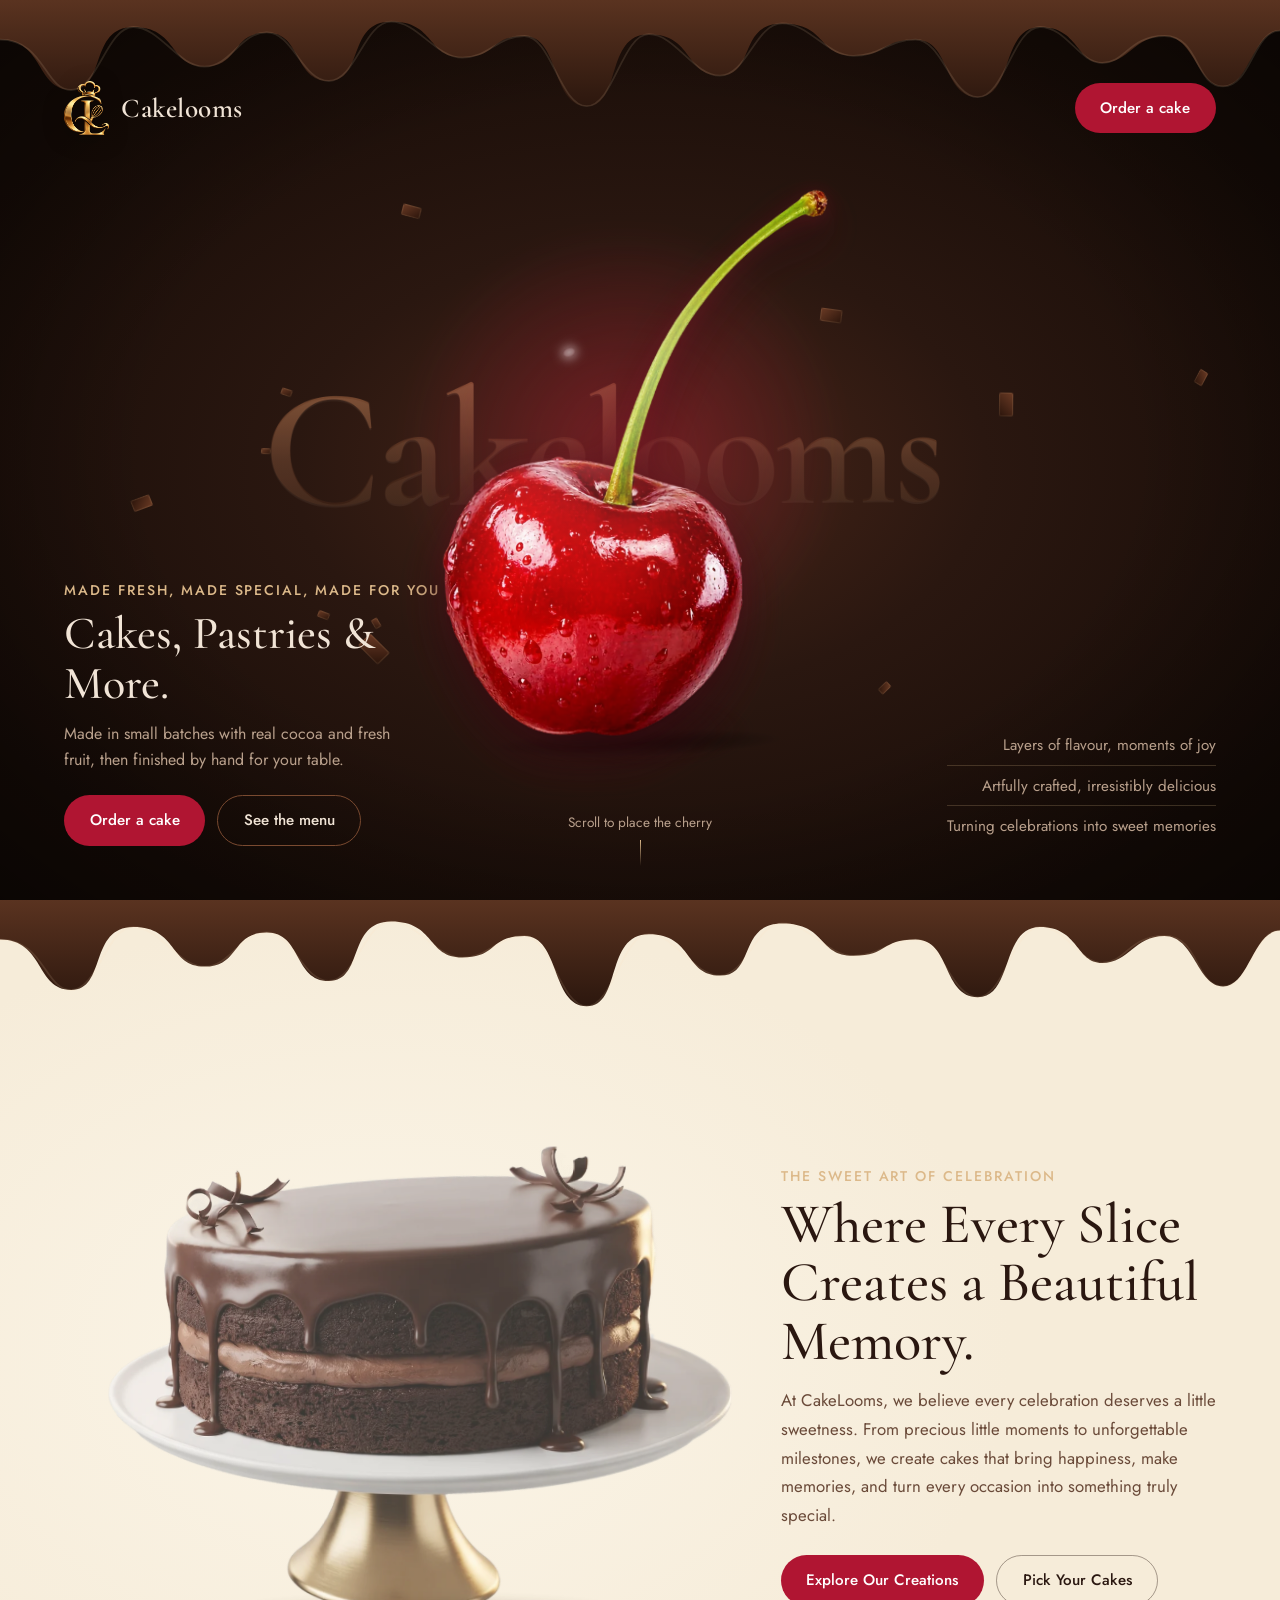
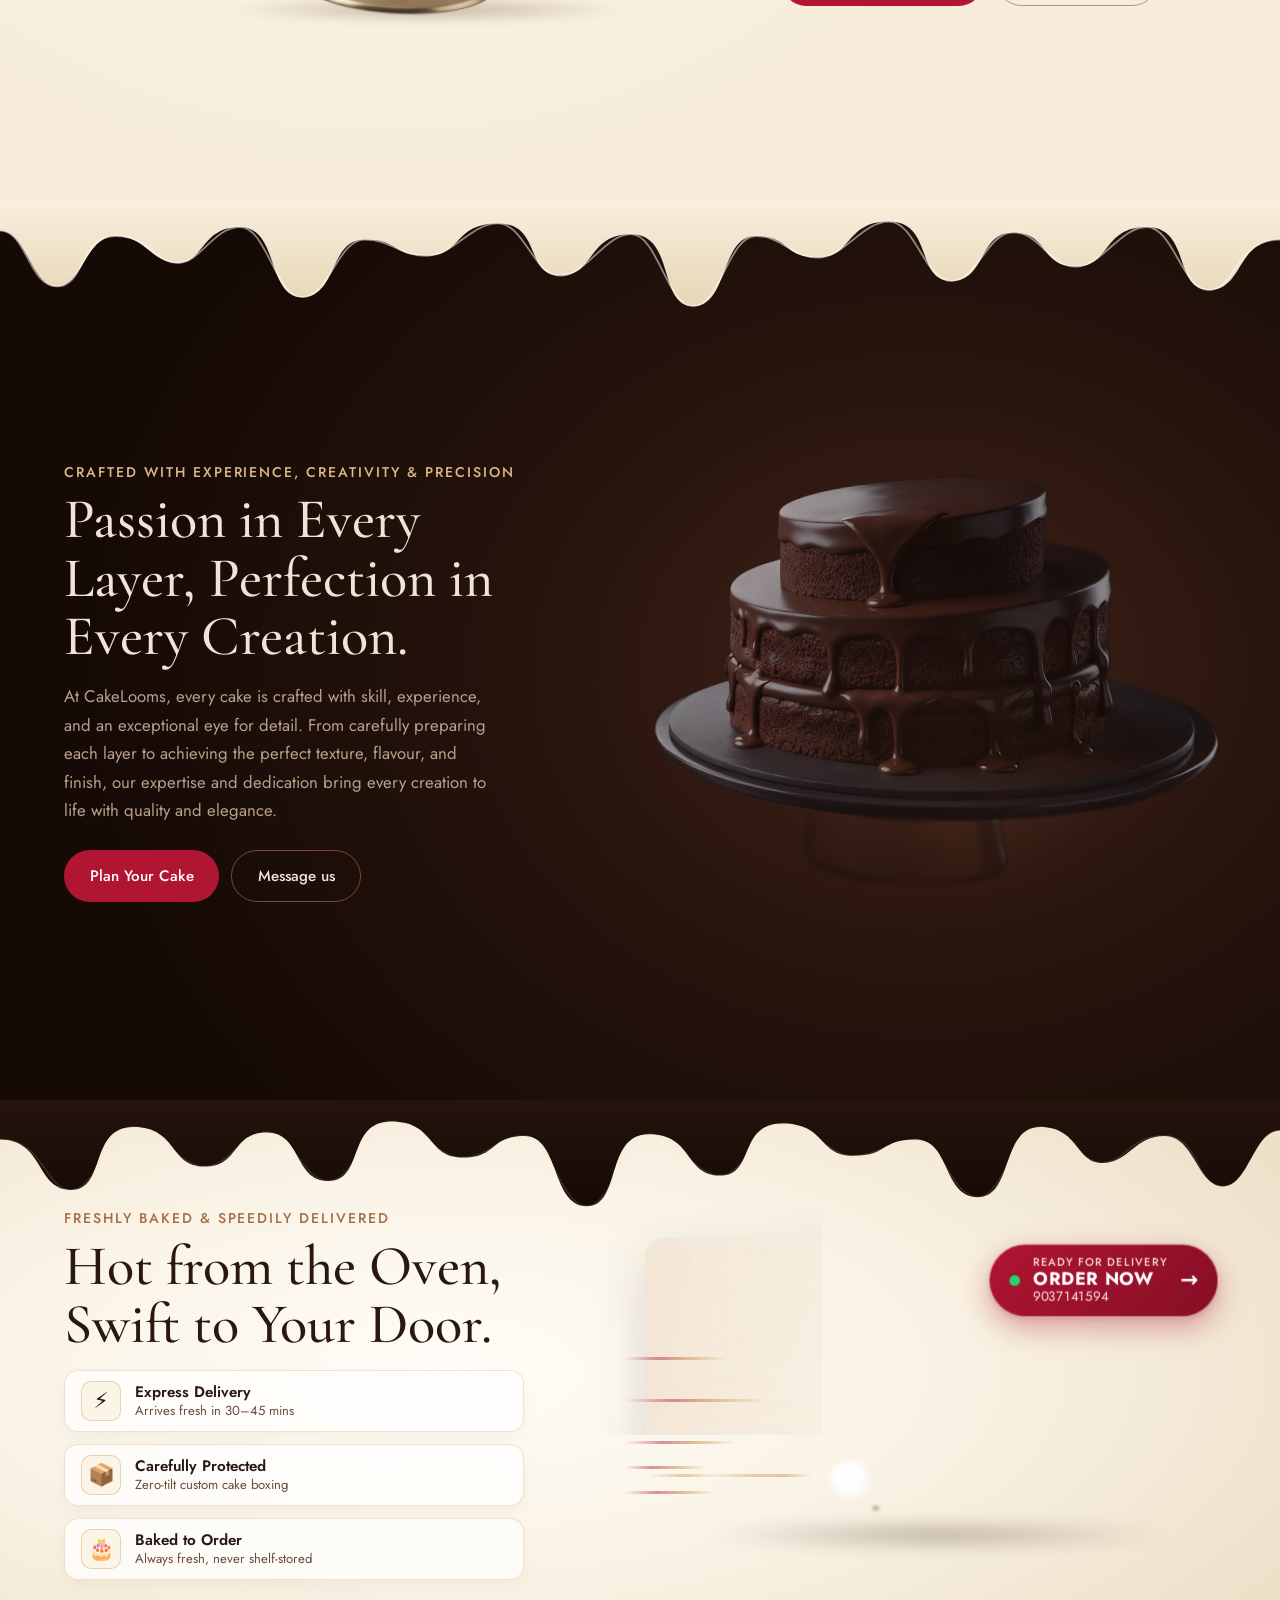
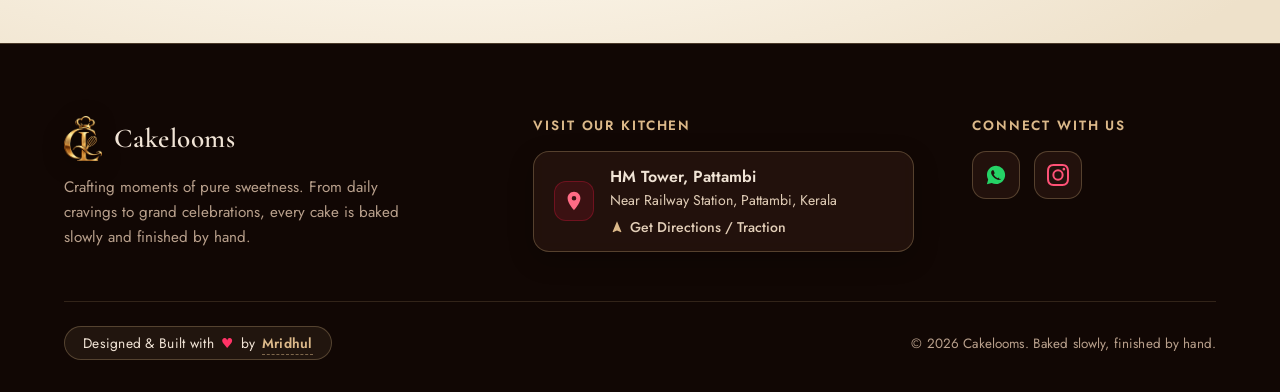
==== commit 8be5eadc: "addedd new cherry update" ====
--- a/index.html
+++ b/index.html
@@ -246,58 +246,66 @@
   </section>
 
   <footer id="contact" class="site-footer">
-    <div class="footer-grid">
-      <!-- Brand & Mission Column -->
-      <div class="footer-col footer-brand">
-        <a class="logo" href="#"><img src="assets/logo.webp" alt="CakeLooms logo" width="55" height="64"><span>Cakelooms</span></a>
-        <p class="brand-desc">
-          Crafting moments of pure sweetness. From daily cravings to grand celebrations, every cake is baked slowly and finished by hand.
-        </p>
-      </div>
-
-      <!-- Address & Location Section -->
-      <div class="footer-col footer-address">
-        <h4 class="footer-title">Visit Our Kitchen</h4>
-        <div class="address-card">
-          <div class="address-icon" aria-hidden="true">
-            <svg viewBox="0 0 24 24" width="22" height="22" fill="currentColor"><path d="M12 2C8.13 2 5 5.13 5 9c0 5.25 7 13 7 13s7-7.75 7-13c0-3.87-3.13-7-7-7zm0 9.5a2.5 2.5 0 0 1 0-5 2.5 2.5 0 0 1 0 5z"/></svg>
-          </div>
-          <div class="address-details">
-            <strong>HM Tower, Pattambi</strong>
-            <span>Near Railway Station</span>
-            <small>Pattambi, Kerala</small>
-            <a class="location-link" href="https://www.google.com/maps/search/?api=1&query=HM+Tower+Pattambi+Near+Railway+Station" target="_blank" rel="noopener noreferrer">
-              <svg viewBox="0 0 24 24" width="14" height="14" fill="currentColor"><path d="M12 2L4.5 20.29l.71.71L12 18l6.79 3 .71-.71z"/></svg>
-              <span>Get Directions / Traction</span>
+    <div class="footer-inner">
+      <div class="footer-grid">
+        <!-- Brand Column (Normal Left / Mobile Center) -->
+        <div class="footer-col footer-col-brand">
+          <a class="logo" href="#"><img src="assets/logo.webp" alt="CakeLooms logo" width="55" height="64"><span>Cakelooms</span></a>
+          <p class="brand-desc">
+            Crafting moments of pure sweetness. From daily cravings to grand celebrations, every cake is baked slowly and finished by hand.
+          </p>
+        </div>
+
+        <!-- Address Column (Heading First, Content Below) -->
+        <div class="footer-col footer-col-address">
+          <h4 class="footer-title">Visit Our Kitchen</h4>
+          <div class="address-card">
+            <div class="address-icon" aria-hidden="true">
+              <svg viewBox="0 0 24 24" width="22" height="22" fill="currentColor"><path d="M12 2C8.13 2 5 5.13 5 9c0 5.25 7 13 7 13s7-7.75 7-13c0-3.87-3.13-7-7-7zm0 9.5a2.5 2.5 0 0 1 0-5 2.5 2.5 0 0 1 0 5z"/></svg>
+            </div>
+            <div class="address-details">
+              <strong>HM Tower, Pattambi</strong>
+              <span>Near Railway Station, Pattambi, Kerala</span>
+              <a class="location-link" href="https://www.google.com/maps/search/?api=1&query=HM+Tower+Pattambi+Near+Railway+Station" target="_blank" rel="noopener noreferrer">
+                <svg viewBox="0 0 24 24" width="14" height="14" fill="currentColor"><path d="M12 2L4.5 20.29l.71.71L12 18l6.79 3 .71-.71z"/></svg>
+                <span>Get Directions / Traction</span>
+              </a>
+            </div>
+          </div>
+        </div>
+
+        <!-- Social Column (Heading First, Content Below) -->
+        <div class="footer-col footer-col-social">
+          <h4 class="footer-title">Connect With Us</h4>
+          <div class="social-icons-row">
+            <a class="social-icon-btn wa-icon-btn" href="https://wa.me/919037141594?text=Hi%20Cakelooms%2C%20I%20would%20like%20to%20order%20a%20cake" target="_blank" rel="noopener noreferrer" aria-label="Chat on WhatsApp" title="WhatsApp: 9037141594">
+              <svg viewBox="0 0 24 24" width="22" height="22" fill="currentColor"><path d="M12.04 2C6.58 2 2.13 6.45 2.13 11.91c0 1.75.46 3.45 1.32 4.95L2.05 22l5.25-1.38c1.45.79 3.08 1.21 4.74 1.21 5.46 0 9.91-4.45 9.91-9.91 0-2.65-1.03-5.14-2.9-7.01A9.816 9.816 0 0 0 12.04 2zm5.79 14.07c-.24.68-1.41 1.25-1.95 1.33-.5.07-1.14.1-3.32-.8-2.79-1.16-4.59-4.01-4.73-4.19-.14-.19-1.13-1.51-1.13-2.87 0-1.37.71-2.04.97-2.32.25-.28.56-.35.75-.35.19 0 .37.01.53.01.17 0 .4.06.63.58.24.58.82 2 .89 2.15.07.15.12.33.02.53-.1.19-.15.31-.3.48-.15.17-.32.38-.46.51-.15.15-.31.31-.13.62.18.31.79 1.3 1.7 2.11 1.17 1.05 2.16 1.37 2.47 1.52.31.15.49.13.67-.08.19-.21.79-.92 1-.1.24.21.39.46.21.65-.18.19-.24.68-.24.68z"/></svg>
             </a>
-          </div>
-        </div>
-      </div>
-
-      <!-- Connect & Socials Section -->
-      <div class="footer-col footer-social">
-        <h4 class="footer-title">Connect</h4>
-        <div class="social-icons-row">
-          <a class="social-icon-btn wa-icon-btn" href="https://wa.me/919037141594?text=Hi%20Cakelooms%2C%20I%20would%20like%20to%20order%20a%20cake" target="_blank" rel="noopener noreferrer" aria-label="Chat on WhatsApp" title="WhatsApp: 9037141594">
-            <svg viewBox="0 0 24 24" width="22" height="22" fill="currentColor"><path d="M12.04 2C6.58 2 2.13 6.45 2.13 11.91c0 1.75.46 3.45 1.32 4.95L2.05 22l5.25-1.38c1.45.79 3.08 1.21 4.74 1.21 5.46 0 9.91-4.45 9.91-9.91 0-2.65-1.03-5.14-2.9-7.01A9.816 9.816 0 0 0 12.04 2zm5.79 14.07c-.24.68-1.41 1.25-1.95 1.33-.5.07-1.14.1-3.32-.8-2.79-1.16-4.59-4.01-4.73-4.19-.14-.19-1.13-1.51-1.13-2.87 0-1.37.71-2.04.97-2.32.25-.28.56-.35.75-.35.19 0 .37.01.53.01.17 0 .4.06.63.58.24.58.82 2 .89 2.15.07.15.12.33.02.53-.1.19-.15.31-.3.48-.15.17-.32.38-.46.51-.15.15-.31.31-.13.62.18.31.79 1.3 1.7 2.11 1.17 1.05 2.16 1.37 2.47 1.52.31.15.49.13.67-.08.19-.21.79-.92 1-.1.24.21.39.46.21.65-.18.19-.24.68-.24.68z"/></svg>
-          </a>
-
-          <a class="social-icon-btn ig-icon-btn" href="https://instagram.com/cakelooms" target="_blank" rel="noopener noreferrer" aria-label="Follow on Instagram" title="Instagram: @cakelooms">
-            <svg viewBox="0 0 24 24" width="22" height="22" fill="currentColor"><path d="M12 2.163c3.204 0 3.584.012 4.85.07 3.252.148 4.771 1.691 4.919 4.919.058 1.265.069 1.645.069 4.849 0 3.205-.012 3.584-.069 4.849-.149 3.225-1.664 4.771-4.919 4.919-1.266.058-1.644.07-4.85.07-3.204 0-3.584-.012-4.849-.07-3.26-.149-4.771-1.699-4.919-4.92-.058-1.265-.07-1.644-.07-4.849 0-3.204.013-3.583.07-4.849.149-3.227 1.664-4.771 4.919-4.919 1.266-.057 1.645-.069 4.849-.069zm0-2.163c-3.259 0-3.667.014-4.947.072-4.358.2-6.78 2.618-6.98 6.98-.059 1.281-.073 1.689-.073 4.948 0 3.259.014 3.668.072 4.948.2 4.358 2.618 6.78 6.98 6.98 1.281.058 1.689.072 4.948.072 3.259 0 3.668-.014 4.948-.072 4.354-.2 6.782-2.618 6.979-6.98.059-1.28.073-1.689.073-4.948 0-3.259-.014-3.667-.072-4.947-.196-4.354-2.617-6.78-6.979-6.98-1.281-.059-1.69-.073-4.949-.073zm0 5.838a6.162 6.162 0 1 0 0 12.324 6.162 6.162 0 0 0 0-12.324zM12 16a4 4 0 1 1 0-8 4 4 0 0 1 0 8zm6.406-11.845a1.44 1.44 0 1 0 0 2.881 1.44 1.44 0 0 0 0-2.881z"/></svg>
-          </a>
-        </div>
-      </div>
-    </div>
-
-    <!-- Bottom Bar: Copyright & Identity Built-by Credit -->
-    <div class="footer-bottom">
-      <small>© 2026 Cakelooms. Baked slowly, finished by hand.</small>
-      <div class="built-by">
-        <span>Designed &amp; Built with <i class="heart-pulse">♥</i> by <a class="dev-link" href="https://mridhul9366.github.io/Mridhul-portfolio/" target="_blank" rel="noopener noreferrer">Mridhul</a></span>
+
+            <a class="social-icon-btn ig-icon-btn" href="https://instagram.com/cakelooms" target="_blank" rel="noopener noreferrer" aria-label="Follow on Instagram" title="Instagram: @cakelooms">
+              <svg viewBox="0 0 24 24" width="22" height="22" fill="currentColor"><path d="M12 2.163c3.204 0 3.584.012 4.85.07 3.252.148 4.771 1.691 4.919 4.919.058 1.265.069 1.645.069 4.849 0 3.205-.012 3.584-.069 4.849-.149 3.225-1.664 4.771-4.919 4.919-1.266.058-1.644.07-4.85.07-3.204 0-3.584-.012-4.849-.07-3.26-.149-4.771-1.699-4.919-4.92-.058-1.265-.07-1.644-.07-4.849 0-3.204.013-3.583.07-4.849.149-3.227 1.664-4.771 4.919-4.919 1.266-.057 1.645-.069 4.849-.069zm0-2.163c-3.259 0-3.667.014-4.947.072-4.358.2-6.78 2.618-6.98 6.98-.059 1.281-.073 1.689-.073 4.948 0 3.259.014 3.668.072 4.948.2 4.358 2.618 6.78 6.98 6.98 1.281.058 1.689.072 4.948.072 3.259 0 3.668-.014 4.948-.072 4.354-.2 6.782-2.618 6.979-6.98.059-1.28.073-1.689.073-4.948 0-3.259-.014-3.667-.072-4.947-.196-4.354-2.617-6.78-6.979-6.98-1.281-.059-1.69-.073-4.949-.073zm0 5.838a6.162 6.162 0 1 0 0 12.324 6.162 6.162 0 0 0 0-12.324zM12 16a4 4 0 1 1 0-8 4 4 0 0 1 0 8zm6.406-11.845a1.44 1.44 0 1 0 0 2.881 1.44 1.44 0 0 0 0-2.881z"/></svg>
+            </a>
+          </div>
+        </div>
+      </div>
+
+      <!-- Bottom Bar: Desktop Spread / Mobile Centered with Built-by FIRST -->
+      <div class="footer-bottom">
+        <div class="built-by">
+          <span>Designed &amp; Built with <i class="heart-pulse">♥</i> by <a class="dev-link" href="https://mridhul9366.github.io/Mridhul-portfolio/" target="_blank" rel="noopener noreferrer">Mridhul</a></span>
+        </div>
+        <small>© 2026 Cakelooms. Baked slowly, finished by hand.</small>
       </div>
     </div>
   </footer>
-  <div class="fx" id="fx" aria-hidden="true"><img alt="" src="assets/cherry-fx.webp" draggable="false"></div>
+  <div class="fx" id="fx" aria-hidden="true">
+    <div class="cherry-shell" id="cherryShell">
+      <img id="cherryImg" alt="" src="assets/cherry-fx.webp" draggable="false">
+      <span class="cherry-sheen" id="cherrySheen"></span>
+      <span class="cherry-glint" id="cherryGlint"></span>
+    </div>
+    <span class="cherry-shadow" id="cherryShadow"></span>
+  </div>
 
   <script src="js/script.js"></script>
 </body>
--- a/css/style.css
+++ b/css/style.css
@@ -55,8 +55,27 @@
 
 
 /* floating cherry (moves from hero to cake) */
-.fx{position:fixed;left:0;top:0;z-index:20;pointer-events:none;will-change:transform;transform-origin:38.3% 100%}
-.fx img{display:block;width:100%;height:100%;object-fit:contain;filter:drop-shadow(0 22px 20px rgba(0,0,0,.45));user-select:none}
+.fx{position:fixed;left:0;top:0;z-index:20;pointer-events:none;will-change:transform,opacity;transform-origin:38.3% 100%;transition:opacity .15s ease-out}
+.cherry-shell{position:relative;width:100%;height:100%;transform-style:preserve-3d;will-change:transform}
+.cherry-shell img{display:block;width:100%;height:100%;object-fit:contain;filter:drop-shadow(0 20px 24px rgba(18,6,6,.65)) drop-shadow(0 4px 10px rgba(176,21,50,.35));user-select:none;-webkit-user-drag:none}
+
+/* 3D Dynamic Specular Sheen (Curved Spherical Lighting) */
+.cherry-sheen{position:absolute;inset:0;pointer-events:none;mix-blend-mode:screen;
+  -webkit-mask-image:url('../assets/cherry-fx.webp');mask-image:url('../assets/cherry-fx.webp');
+  -webkit-mask-size:contain;mask-size:contain;-webkit-mask-repeat:no-repeat;mask-repeat:no-repeat;-webkit-mask-position:center;mask-position:center;
+  background:radial-gradient(circle at var(--gx,34%) var(--gy,30%),rgba(255,255,255,.95) 0%,rgba(255,220,230,.58) 16%,rgba(255,140,160,.2) 34%,transparent 62%);
+  opacity:var(--sheen-op,.85);transition:opacity .2s ease}
+
+/* Dynamic Glint on Cherry Crest */
+.cherry-glint{position:absolute;left:var(--glint-x,32%);top:var(--glint-y,34%);width:13px;height:9px;border-radius:50%;
+  background:radial-gradient(ellipse at center,#ffffff 0%,rgba(255,240,245,.8) 50%,transparent 100%);
+  filter:blur(.5px);box-shadow:0 0 10px 2px rgba(255,255,255,.9);pointer-events:none;
+  opacity:var(--glint-op,.9);transform:translate(-50%,-50%) rotate(-25deg)}
+
+/* Dynamic Altitude Ground/Contact Shadow */
+.cherry-shadow{position:absolute;left:20%;right:20%;bottom:-6%;height:14%;border-radius:50%;
+  background:radial-gradient(ellipse at center,rgba(30,8,8,.75) 0%,rgba(30,8,8,.4) 40%,transparent 75%);
+  filter:blur(var(--sblur,6px));transform:scale(var(--sscale,1));opacity:var(--sop,.6);pointer-events:none;z-index:-1;transition:opacity .15s ease}
 .hint{position:absolute;z-index:6;left:50%;bottom:clamp(18px,4vh,34px);transform:translateX(-50%);color:var(--muted);font-size:.85rem;display:flex;flex-direction:column;align-items:center;gap:8px;transition:opacity .3s}
 .hint i{width:1px;height:26px;background:linear-gradient(var(--foil),transparent);animation:cue 1.8s ease-in-out infinite}
 @keyframes cue{0%,100%{transform:scaleY(.4);transform-origin:top}50%{transform:scaleY(1)}}
@@ -107,85 +126,99 @@
 .tier-fig img{display:block;width:100%;height:auto}
 .tier-fig .contact{top:7.84%;width:9.5%;height:2.6%}
 /* ============================================================
-   ENHANCED RESPONSIVE FOOTER WITH ADDRESS & SOCIALS
+   RESPONSIVE FOOTER: NORMAL (DESKTOP) / CENTERED (MOBILE ONLY)
    ============================================================ */
 .site-footer {
   position: relative;
   z-index: 2;
   background: #110704;
   border-top: 1px solid rgba(220, 185, 138, 0.28);
-  padding: clamp(48px, 8vh, 72px) var(--gutter) calc(32px + env(safe-area-inset-bottom, 0px));
+  padding: clamp(52px, 8vh, 80px) var(--gutter) calc(32px + env(safe-area-inset-bottom, 0px));
   color: var(--muted);
+}
+
+.footer-inner {
+  max-width: 1360px;
+  margin: 0 auto;
+  width: 100%;
   display: flex;
   flex-direction: column;
-  gap: clamp(32px, 5vh, 48px);
-}
-
+  gap: clamp(36px, 5.5vh, 52px);
+}
+
+/* Desktop Grid: Standard Multi-Column Layout */
 .footer-grid {
   display: grid;
-  grid-template-columns: 1.2fr 1.1fr 1fr;
-  gap: clamp(28px, 4vw, 56px);
+  grid-template-columns: 1.35fr 1.25fr 0.8fr;
+  gap: clamp(32px, 4.5vw, 64px);
   align-items: start;
-  width: 100%;
-  max-width: 1360px;
-  margin: 0 auto;
 }
 
 .footer-col {
   display: flex;
   flex-direction: column;
-  gap: 14px;
-}
-
-.footer-brand .logo {
-  margin-bottom: 4px;
-}
-
-.footer-brand .logo img {
+  align-items: flex-start;
+  text-align: left;
+}
+
+.footer-col-brand .logo {
+  display: inline-flex;
+  align-items: center;
+  gap: 12px;
+}
+
+.footer-col-brand .logo img {
   height: clamp(44px, 5vh, 56px);
 }
 
-.brand-desc {
-  margin: 0;
-  font-size: .92rem;
+.footer-col-brand .brand-desc {
+  margin: 14px 0 0;
+  font-size: .95rem;
   line-height: 1.65;
   color: var(--muted);
-  max-width: 34ch;
+  max-width: 38ch;
+  text-align: left;
 }
 
 .footer-title {
-  margin: 0;
+  margin: 0 0 16px;
   font-size: .84rem;
-  letter-spacing: .12em;
+  letter-spacing: .14em;
   text-transform: uppercase;
   color: var(--foil);
   font-weight: 600;
+  text-align: left;
 }
 
 /* Address Card */
 .address-card {
   display: flex;
-  align-items: flex-start;
-  gap: 14px;
-  padding: 14px 18px;
-  background: rgba(42, 23, 16, 0.65);
-  border: 1px solid rgba(220, 185, 138, 0.24);
-  border-radius: 14px;
+  align-items: center;
+  text-align: left;
+  gap: 16px;
+  padding: 14px 20px;
+  background: rgba(42, 23, 16, 0.72);
+  border: 1px solid rgba(220, 185, 138, 0.28);
+  border-radius: 16px;
   backdrop-filter: blur(8px);
-  transition: border-color .2s ease, transform .2s ease;
+  max-width: 440px;
+  width: 100%;
+  transition: border-color .2s ease, transform .2s ease, box-shadow .2s ease;
+  box-shadow: 0 8px 24px rgba(0, 0, 0, 0.25);
 }
 
 .address-card:hover {
-  border-color: rgba(220, 185, 138, 0.5);
+  border-color: rgba(220, 185, 138, 0.55);
   transform: translateY(-2px);
+  box-shadow: 0 12px 28px rgba(0, 0, 0, 0.35);
 }
 
 .address-icon {
-  width: 38px;
-  height: 38px;
-  border-radius: 10px;
+  width: 40px;
+  height: 40px;
+  border-radius: 12px;
   background: rgba(176, 21, 50, 0.18);
-  border: 1px solid rgba(176, 21, 50, 0.4);
+  border: 1px solid rgba(176, 21, 50, 0.45);
   color: #ff6b85;
   display: flex;
   align-items: center;
@@ -201,7 +234,7 @@
 }
 
 .address-details strong {
-  font-size: .98rem;
+  font-size: 1rem;
   color: var(--text);
   font-weight: 600;
 }
@@ -211,16 +244,11 @@
   color: #e2ceb8;
 }
 
-.address-details small {
-  font-size: .78rem;
-  color: var(--muted);
-}
-
 .location-link {
   display: inline-flex;
   align-items: center;
   gap: 6px;
-  margin-top: 6px;
+  margin-top: 5px;
   font-size: .82rem;
   font-weight: 500;
   color: var(--foil);
@@ -233,78 +261,76 @@
   transform: translateX(3px);
 }
 
-/* Clean Symbol-Only Social Buttons */
+/* Social Buttons Row */
 .social-icons-row {
   display: flex;
   align-items: center;
-  gap: 12px;
+  gap: 14px;
 }
 
 .social-icon-btn {
   display: flex;
   align-items: center;
   justify-content: center;
-  width: 46px;
-  height: 46px;
-  border-radius: 12px;
-  background: rgba(42, 23, 16, 0.65);
-  border: 1px solid rgba(220, 185, 138, 0.24);
+  width: 48px;
+  height: 48px;
+  border-radius: 14px;
+  background: rgba(42, 23, 16, 0.72);
+  border: 1px solid rgba(220, 185, 138, 0.28);
   color: var(--text);
   text-decoration: none;
   transition: transform .2s ease, border-color .2s ease, background .2s ease, box-shadow .2s ease, color .2s ease;
 }
 
 .social-icon-btn:hover {
-  transform: translateY(-3px) scale(1.06);
+  transform: translateY(-3px) scale(1.08);
 }
 
 .wa-icon-btn {
   color: #25d366;
 }
 .wa-icon-btn:hover {
-  border-color: rgba(37, 211, 102, 0.6);
-  background: rgba(37, 211, 102, 0.14);
-  box-shadow: 0 6px 18px rgba(37, 211, 102, 0.28);
+  border-color: rgba(37, 211, 102, 0.65);
+  background: rgba(37, 211, 102, 0.16);
+  box-shadow: 0 6px 20px rgba(37, 211, 102, 0.32);
 }
 
 .ig-icon-btn {
   color: #ff5277;
 }
 .ig-icon-btn:hover {
-  border-color: rgba(225, 48, 108, 0.6);
-  background: rgba(225, 48, 108, 0.14);
-  box-shadow: 0 6px 18px rgba(225, 48, 108, 0.28);
-}
-
-/* Footer Bottom: Copyright & Identity Badge */
+  border-color: rgba(225, 48, 108, 0.65);
+  background: rgba(225, 48, 108, 0.16);
+  box-shadow: 0 6px 20px rgba(225, 48, 108, 0.32);
+}
+
+/* Footer Bottom Bar: Desktop Spread / Normal */
 .footer-bottom {
   display: flex;
-  align-items: center;
+  flex-direction: row;
   justify-content: space-between;
-  flex-wrap: wrap;
-  gap: 16px;
+  align-items: center;
   padding-top: 24px;
-  border-top: 1px solid rgba(220, 185, 138, 0.15);
+  border-top: 1px solid rgba(220, 185, 138, 0.16);
   width: 100%;
-  max-width: 1360px;
-  margin: 0 auto;
+}
+
+.built-by {
+  display: inline-flex;
+  align-items: center;
+  padding: 6px 18px;
+  border-radius: 999px;
+  background: rgba(220, 185, 138, 0.08);
+  border: 1px solid rgba(220, 185, 138, 0.28);
+  font-size: .86rem;
+  color: var(--text);
+  letter-spacing: .02em;
 }
 
 .footer-bottom small {
   font-size: .84rem;
   color: var(--muted);
-}
-
-.built-by {
-  display: inline-flex;
-  align-items: center;
-  padding: 6px 16px;
-  border-radius: 999px;
-  background: rgba(220, 185, 138, 0.08);
-  border: 1px solid rgba(220, 185, 138, 0.24);
-  font-size: .84rem;
-  color: var(--text);
-  letter-spacing: .02em;
+  letter-spacing: .01em;
 }
 
 .dev-link {
@@ -312,7 +338,7 @@
   text-decoration: none;
   font-weight: 600;
   border-bottom: 1px dashed rgba(220, 185, 138, 0.5);
-  transition: color .2s ease, border-color .2s ease, transform .2s ease;
+  transition: color .2s ease, border-color .2s ease;
   padding-bottom: 1px;
   margin-left: 2px;
 }
@@ -339,40 +365,74 @@
   70% { transform: scale(1); }
 }
 
-/* Responsive Footer Media Queries */
-@media (max-width: 960px) {
+/* Tablet Layout (769px to 999px) */
+@media (min-width: 769px) and (max-width: 999px) {
   .footer-grid {
     grid-template-columns: 1fr 1fr;
     gap: 36px;
   }
-  .footer-brand {
-    grid-column: 1 / -1;
-  }
-}
-
-@media (max-width: 600px) {
+  .footer-col-social {
+    grid-column: span 2;
+  }
+}
+
+/* MOBILE VIEW ONLY: Keep Footer Center Pattern */
+@media (max-width: 768px) {
   .site-footer {
     padding: 40px var(--gutter) calc(28px + env(safe-area-inset-bottom, 0px));
-    gap: 28px;
+    text-align: center;
+  }
+  .footer-inner {
+    align-items: center;
+    gap: 32px;
   }
   .footer-grid {
     grid-template-columns: 1fr;
-    gap: 26px;
-  }
-  .brand-desc {
-    max-width: 100%;
+    text-align: center;
+    justify-items: center;
+    align-items: center;
+    gap: 28px;
+    width: 100%;
+  }
+  .footer-col {
+    align-items: center;
+    text-align: center;
+    width: 100%;
+  }
+  .footer-col-brand .logo {
+    justify-content: center;
+  }
+  .footer-col-brand .brand-desc {
+    text-align: center;
+    margin: 10px auto 0;
+  }
+  .footer-title {
+    text-align: center;
+    margin-bottom: 12px;
   }
   .address-card {
-    padding: 12px 14px;
+    margin: 0 auto;
+    padding: 12px 16px;
+  }
+  .social-icons-row {
+    justify-content: center;
   }
   .footer-bottom {
     flex-direction: column;
-    align-items: flex-start;
+    align-items: center;
+    justify-content: center;
+    text-align: center;
     gap: 12px;
   }
   .built-by {
+    order: 1; /* Designed by Mridhul FIRST */
+    font-size: .80rem;
+    padding: 5px 14px;
+  }
+  .footer-bottom small {
+    order: 2; /* Copyright SECOND */
     font-size: .78rem;
-    padding: 5px 12px;
+    text-align: center;
   }
 }
 @media (max-width:899px){
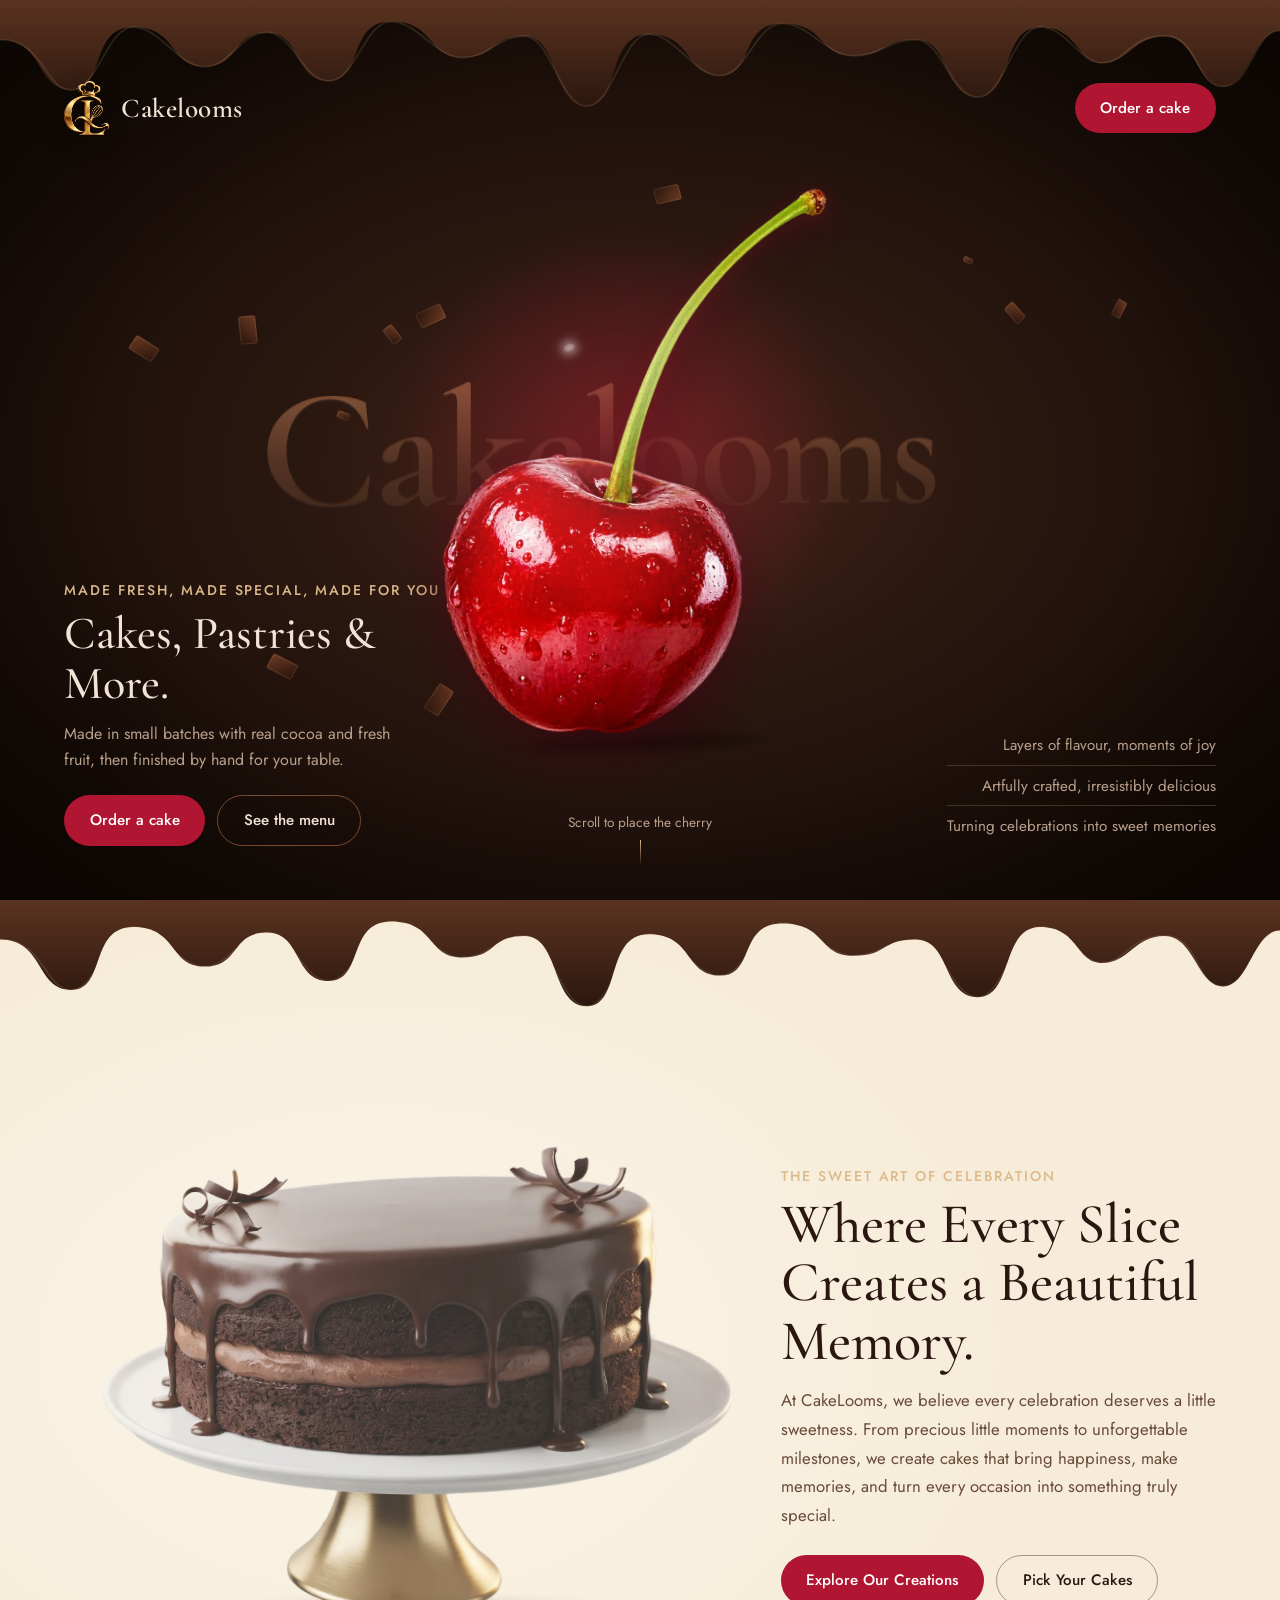
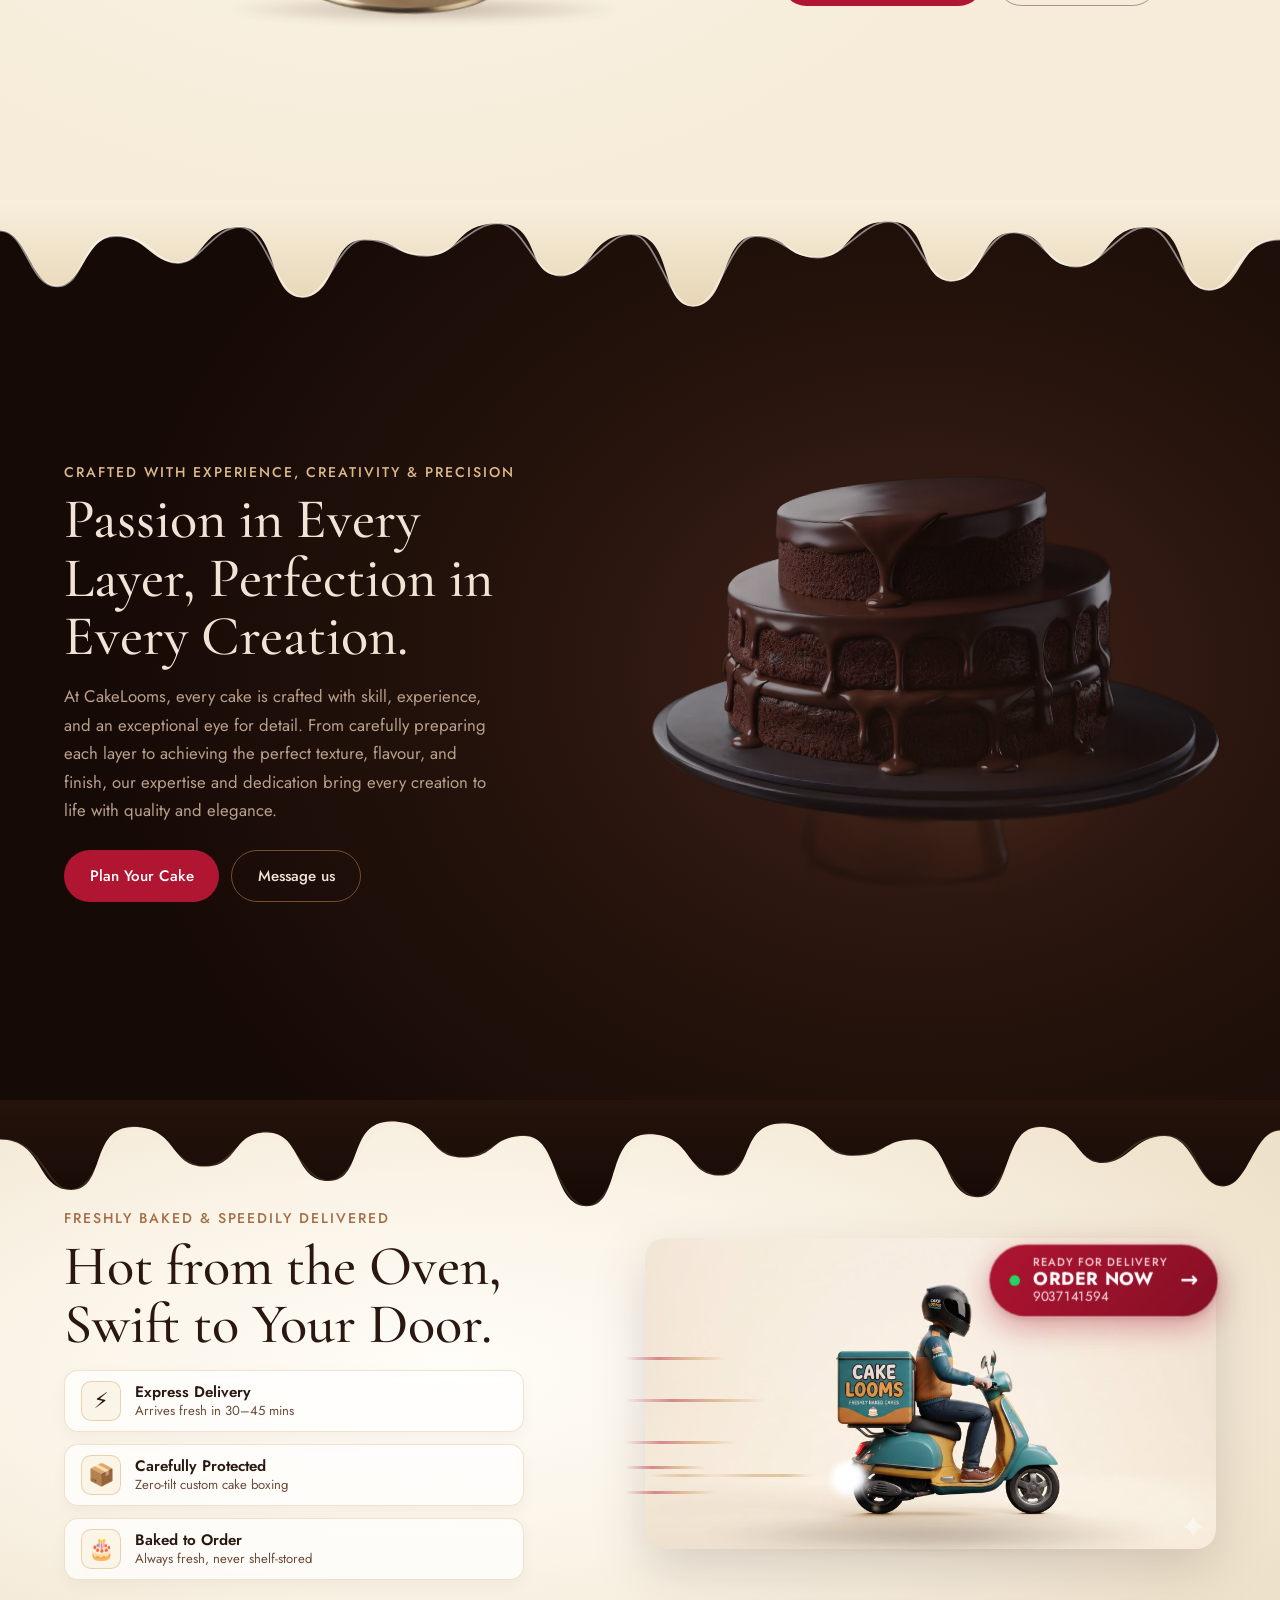
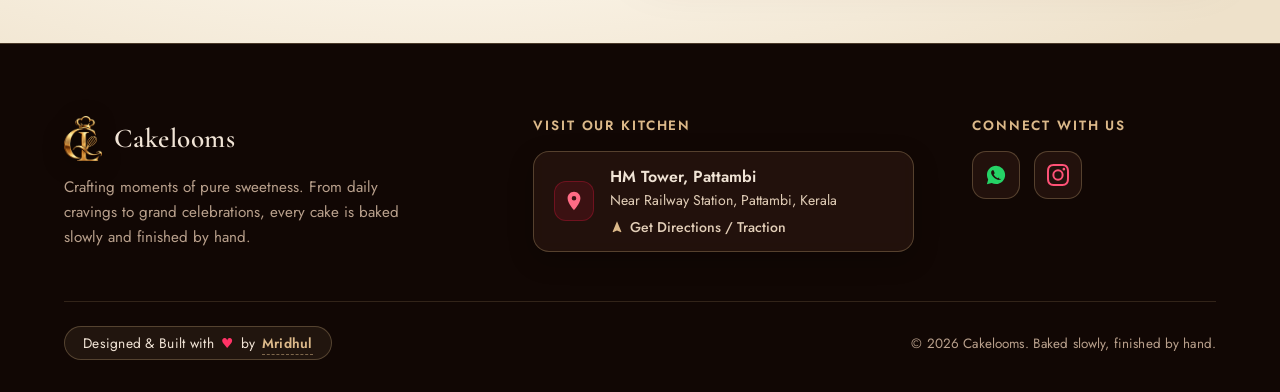
==== commit 78200793: "change cherry flow" ====
--- a/index.html
+++ b/index.html
@@ -84,7 +84,7 @@
       <div class="tilt" id="tilt2"><img id="cakeImg"
           alt="Two-layer dark chocolate cake with glaze on a white plate and gold stand"
           src="assets/cake-signature.webp"><span class="sheen" id="sheen2"></span></div>
-      <span class="contact" id="contact"></span>
+      <span class="contact" id="contact2"></span>
     </figure>
 
 
--- a/css/style.css
+++ b/css/style.css
@@ -693,10 +693,10 @@
 /* Delivery Box Opening Aura & Packing Glow */
 .box-glow {
   position: absolute;
-  left: 33.5%;
-  top: 31%;
+  left: 35.5%;
+  top: 38%;
   width: 14.5%;
-  height: 25%;
+  height: 22%;
   border-radius: 12px;
   background: radial-gradient(ellipse at 50% 35%, rgba(255, 230, 160, 0.85), rgba(214, 40, 60, 0.45) 45%, transparent 75%);
   filter: blur(8px);
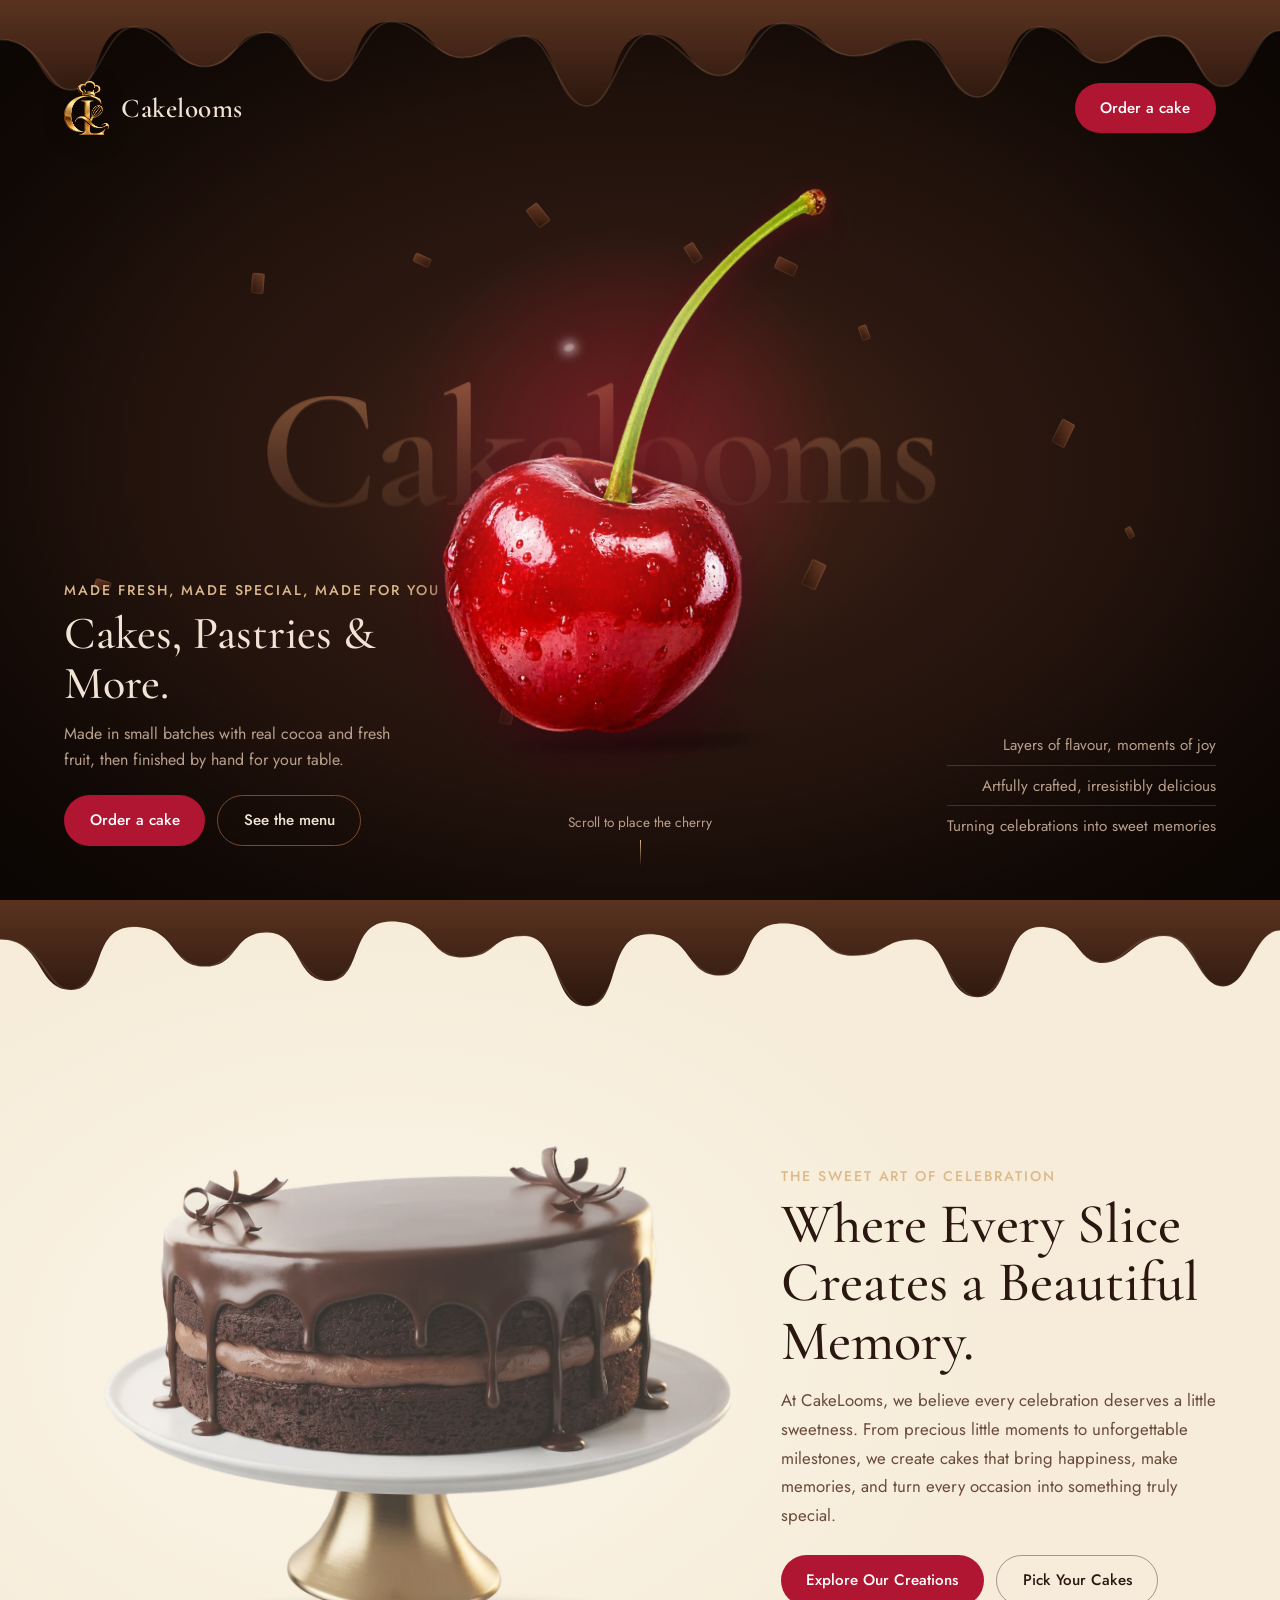
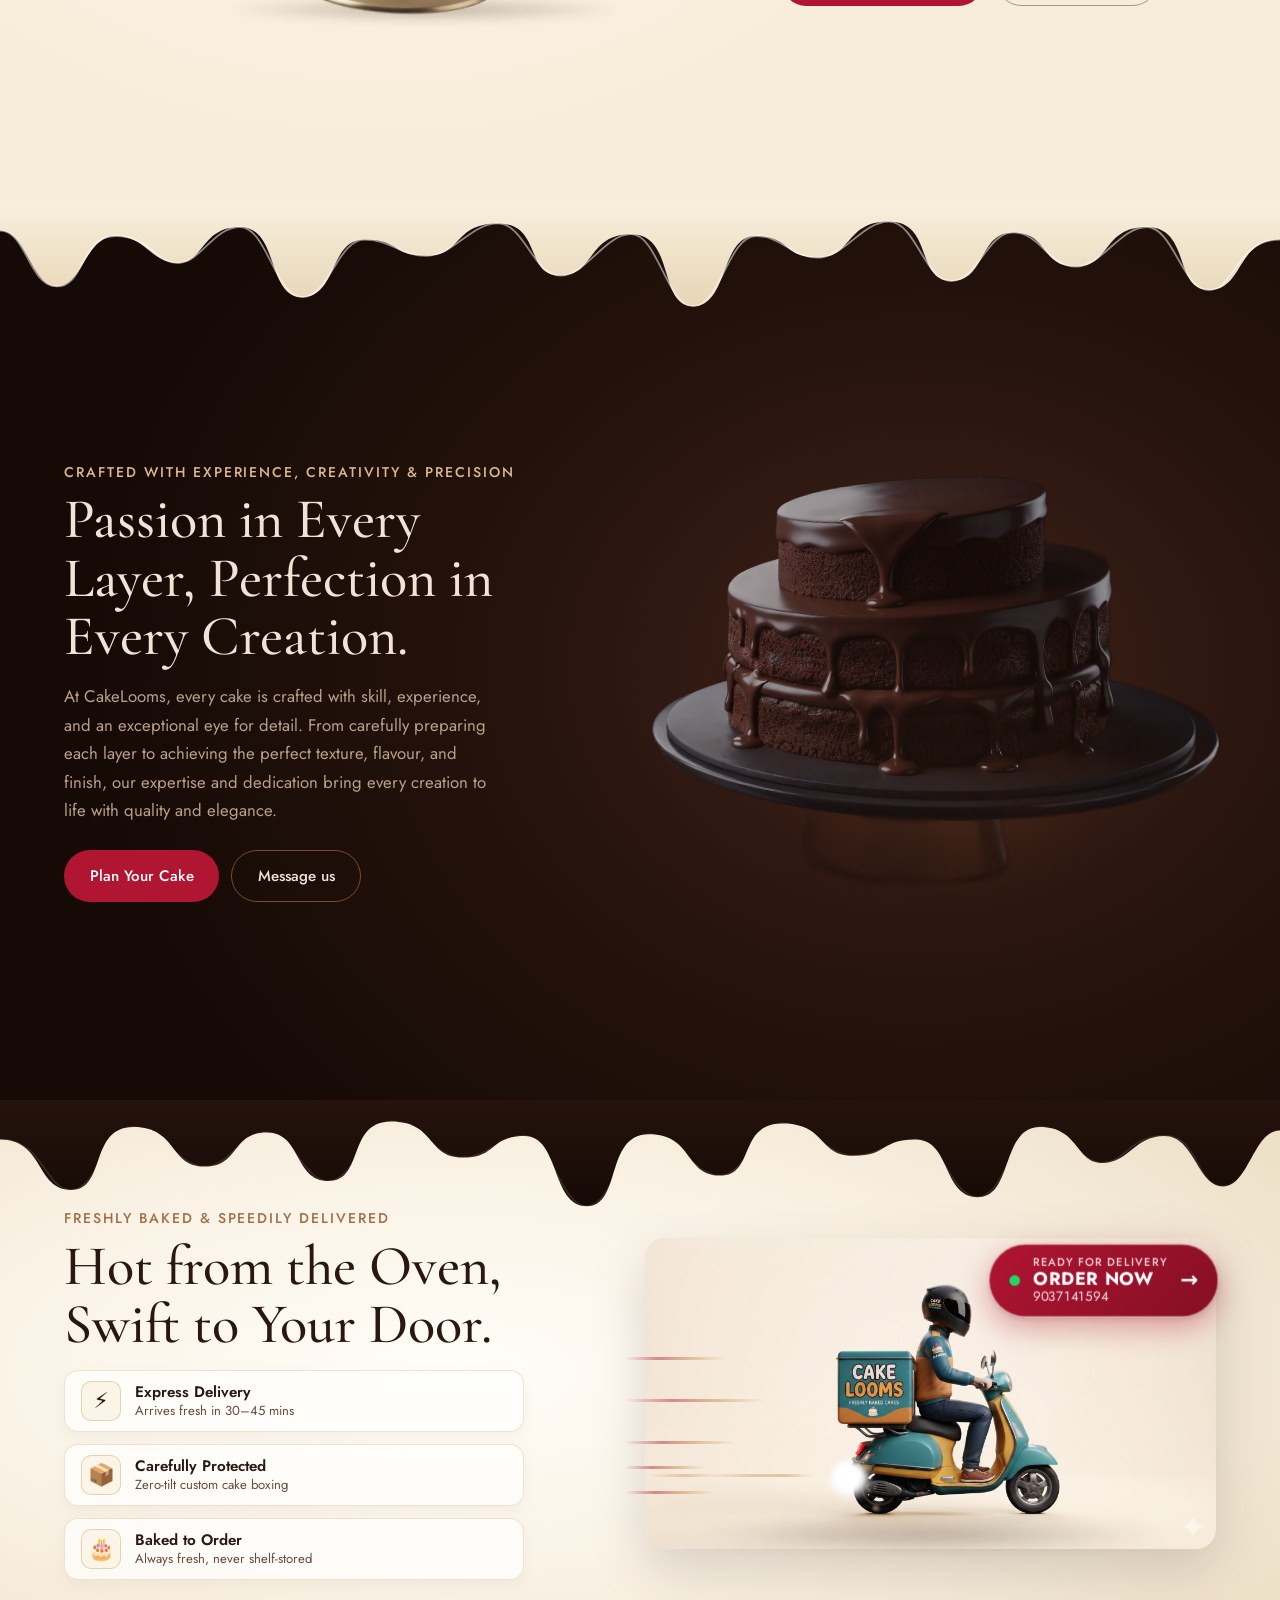
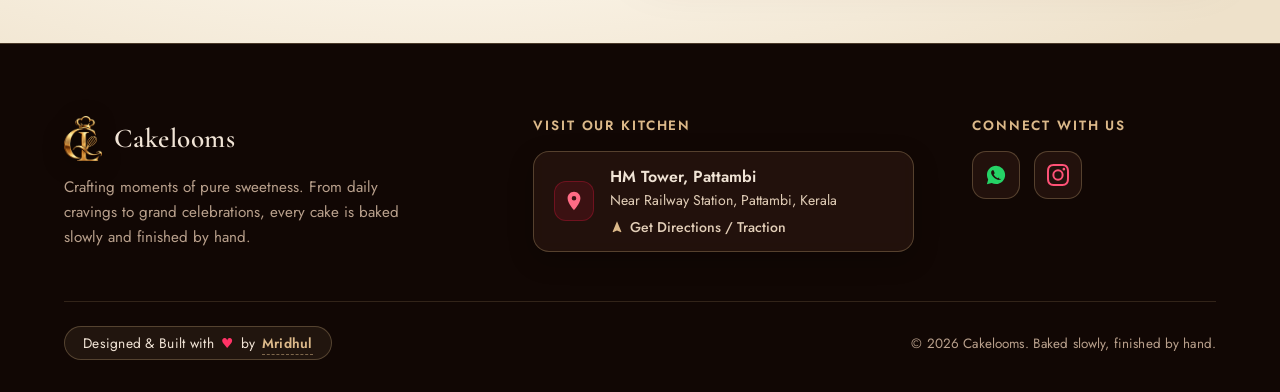
==== commit ac593c61: "seo work" ====
--- a/index.html
+++ b/index.html
@@ -4,7 +4,47 @@
 <head>
   <meta charset="utf-8">
   <meta name="viewport" content="width=device-width, initial-scale=1, viewport-fit=cover">
-  <title>Cakelooms – Dark chocolate cakes</title>
+  <title>Best Cakes in Pattambi | Birthday &amp; Custom Cakes | CakeLooms</title>
+  <meta name="description" content="Order the best cakes in Pattambi from CakeLooms. Handcrafted birthday cakes, rich chocolate cakes and custom celebration designs, freshly baked to order.">
+  <link rel="canonical" href="https://cakelooms.store/">
+
+  <!-- Open Graph / Facebook / WhatsApp -->
+  <meta property="og:type" content="website">
+  <meta property="og:url" content="https://cakelooms.store/">
+  <meta property="og:site_name" content="CakeLooms">
+  <meta property="og:title" content="Best Cakes in Pattambi | Birthday &amp; Custom Cakes | CakeLooms">
+  <meta property="og:description" content="Order the best cakes in Pattambi from CakeLooms. Handcrafted birthday cakes, rich chocolate cakes and custom celebration designs, freshly baked to order.">
+  <meta property="og:image" content="https://cakelooms.store/assets/cake-signature.webp">
+
+  <!-- Twitter Card -->
+  <meta name="twitter:card" content="summary_large_image">
+  <meta name="twitter:title" content="Best Cakes in Pattambi | Birthday &amp; Custom Cakes | CakeLooms">
+  <meta name="twitter:description" content="Order the best cakes in Pattambi from CakeLooms. Handcrafted birthday cakes, rich chocolate cakes and custom celebration designs, freshly baked to order.">
+  <meta name="twitter:image" content="https://cakelooms.store/assets/cake-signature.webp">
+
+  <!-- Local Business Structured Data for Google Local SEO -->
+  <script type="application/ld+json">
+  {
+    "@context": "https://schema.org",
+    "@type": "Bakery",
+    "name": "CakeLooms",
+    "url": "https://cakelooms.store/",
+    "logo": "https://cakelooms.store/assets/logo.webp",
+    "image": "https://cakelooms.store/assets/cake-signature.webp",
+    "description": "Artisan bakery in Pattambi specializing in fresh birthday cakes, custom celebration cakes, and rich chocolate bakes.",
+    "telephone": "+919037141594",
+    "address": {
+      "@type": "PostalAddress",
+      "streetAddress": "HM Tower, Near Railway Station",
+      "addressLocality": "Pattambi",
+      "addressRegion": "Kerala",
+      "addressCountry": "IN"
+    },
+    "servesCuisine": "Bakery, Cakes, Pastries",
+    "priceRange": "₹₹"
+  }
+  </script>
+
   <link rel="preconnect" href="https://fonts.googleapis.com">
   <link rel="preconnect" href="https://fonts.gstatic.com" crossorigin>
   <link
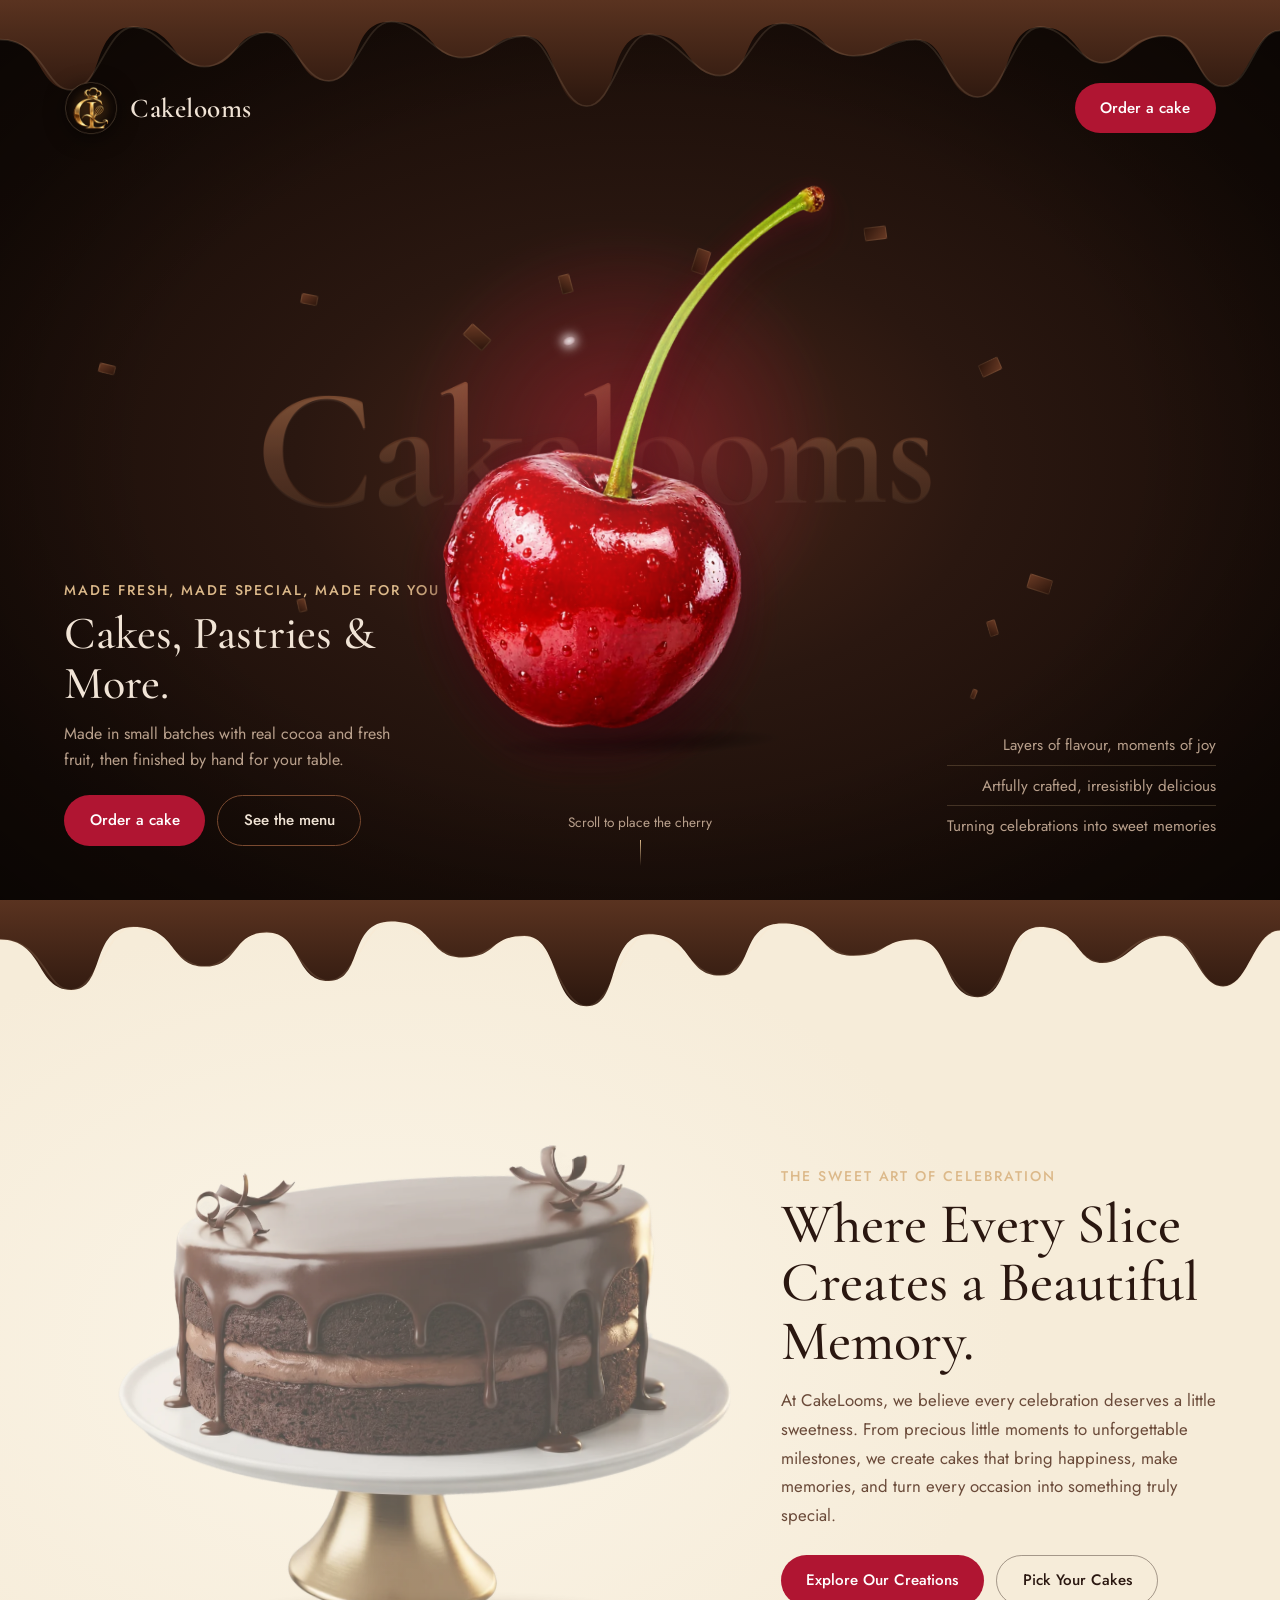
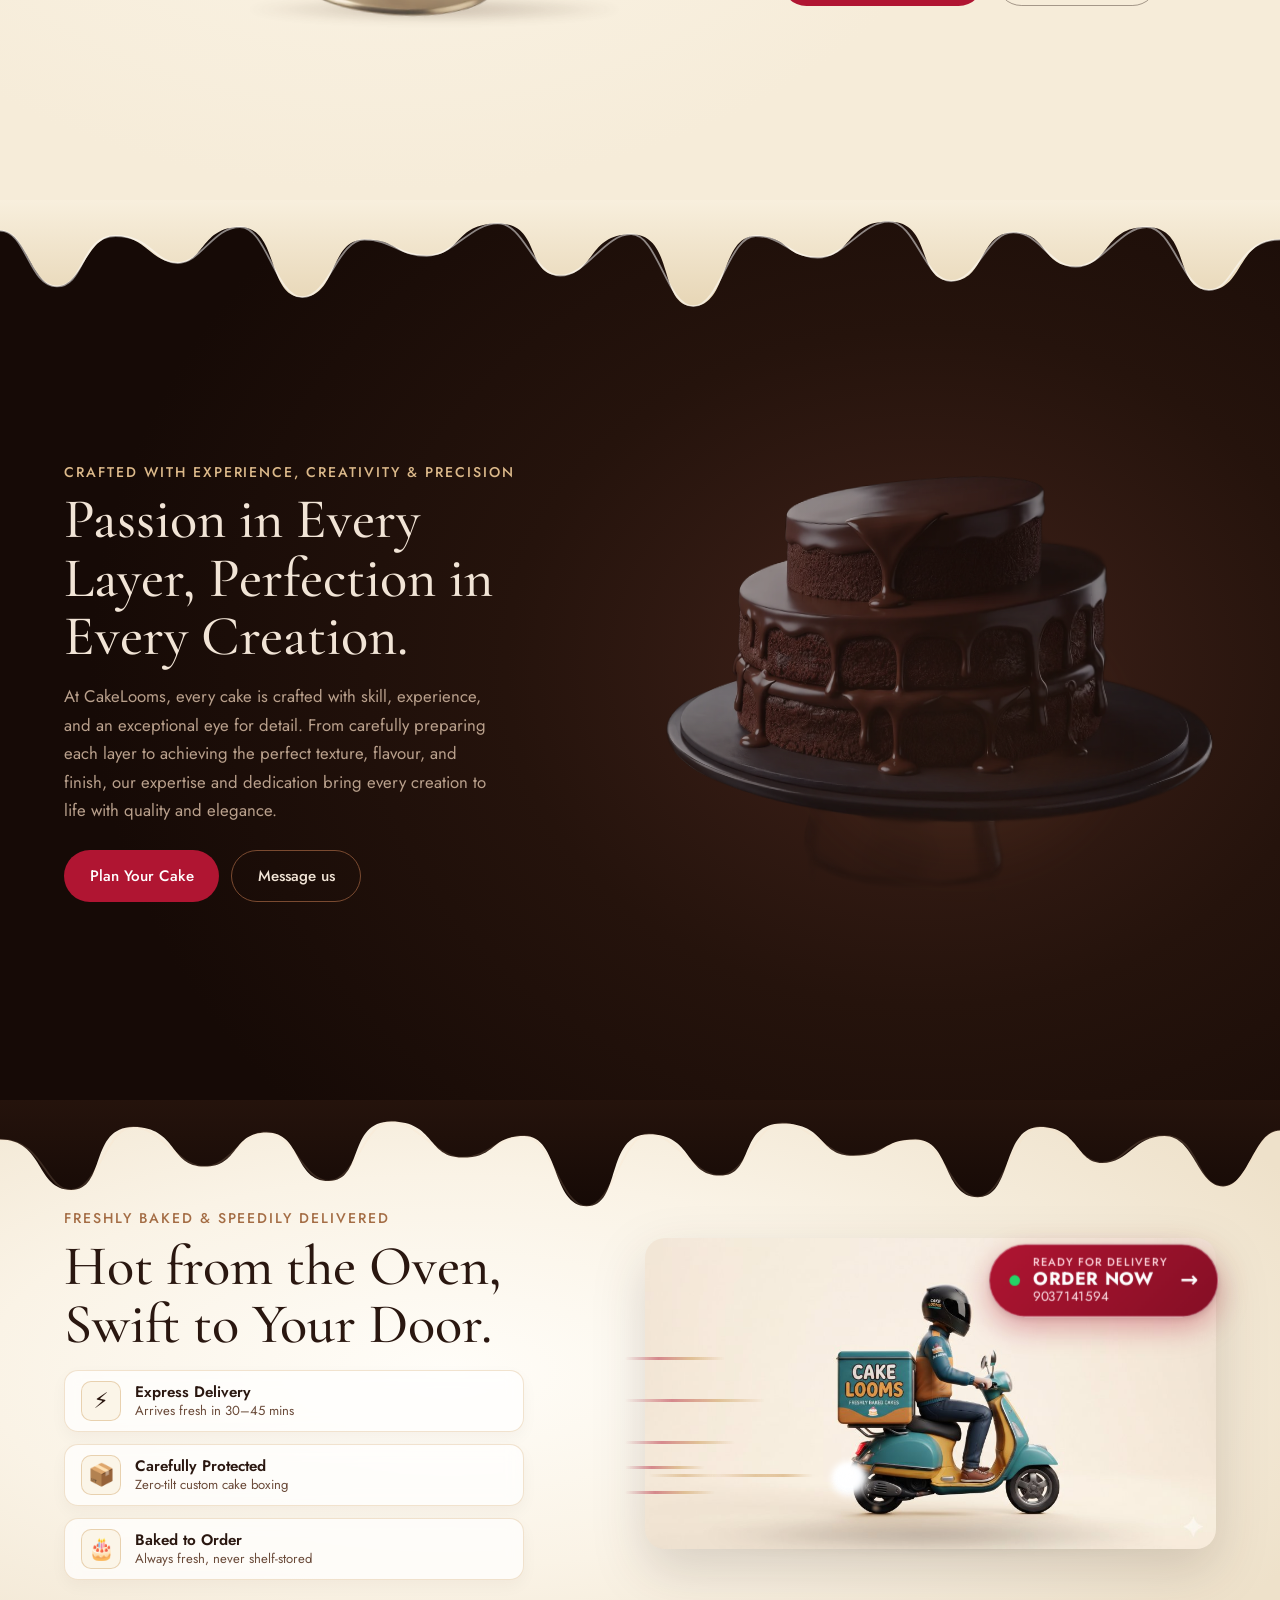
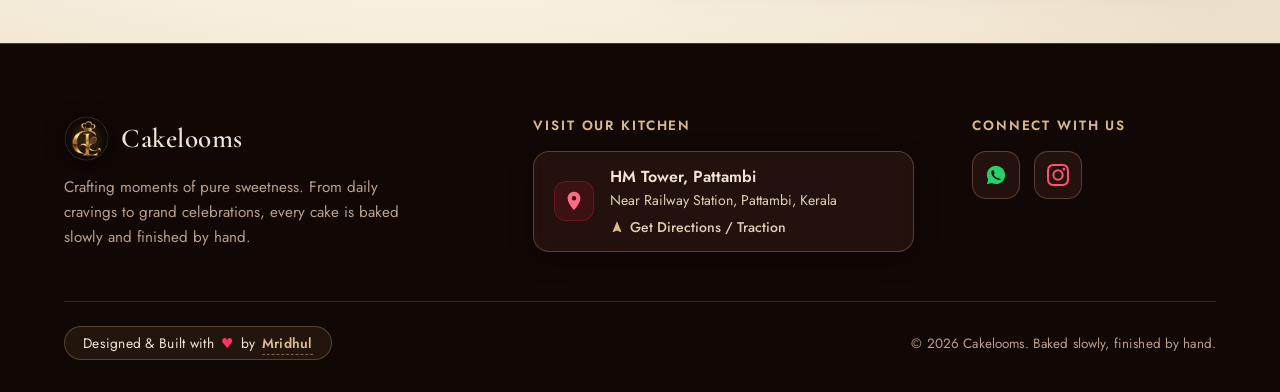
==== commit 903c97b9: "Addedd logo" ====
--- a/index.html
+++ b/index.html
@@ -5,21 +5,29 @@
   <meta charset="utf-8">
   <meta name="viewport" content="width=device-width, initial-scale=1, viewport-fit=cover">
   <title>Best Cakes in Pattambi | Birthday &amp; Custom Cakes | CakeLooms</title>
-  <meta name="description" content="Order the best cakes in Pattambi from CakeLooms. Handcrafted birthday cakes, rich chocolate cakes and custom celebration designs, freshly baked to order.">
+  <meta name="description"
+    content="Order the best cakes in Pattambi from CakeLooms. Handcrafted birthday cakes, rich chocolate cakes and custom celebration designs, freshly baked to order.">
   <link rel="canonical" href="https://cakelooms.store/">
+
+  <!-- Website & Browser Tab Logo (Favicon) -->
+  <link rel="icon" type="image/webp" href="assets/logo.webp">
+  <link rel="shortcut icon" href="favicon.ico">
+  <link rel="apple-touch-icon" href="assets/logo.webp">
 
   <!-- Open Graph / Facebook / WhatsApp -->
   <meta property="og:type" content="website">
   <meta property="og:url" content="https://cakelooms.store/">
   <meta property="og:site_name" content="CakeLooms">
   <meta property="og:title" content="Best Cakes in Pattambi | Birthday &amp; Custom Cakes | CakeLooms">
-  <meta property="og:description" content="Order the best cakes in Pattambi from CakeLooms. Handcrafted birthday cakes, rich chocolate cakes and custom celebration designs, freshly baked to order.">
+  <meta property="og:description"
+    content="Order the best cakes in Pattambi from CakeLooms. Handcrafted birthday cakes, rich chocolate cakes and custom celebration designs, freshly baked to order.">
   <meta property="og:image" content="https://cakelooms.store/assets/cake-signature.webp">
 
   <!-- Twitter Card -->
   <meta name="twitter:card" content="summary_large_image">
   <meta name="twitter:title" content="Best Cakes in Pattambi | Birthday &amp; Custom Cakes | CakeLooms">
-  <meta name="twitter:description" content="Order the best cakes in Pattambi from CakeLooms. Handcrafted birthday cakes, rich chocolate cakes and custom celebration designs, freshly baked to order.">
+  <meta name="twitter:description"
+    content="Order the best cakes in Pattambi from CakeLooms. Handcrafted birthday cakes, rich chocolate cakes and custom celebration designs, freshly baked to order.">
   <meta name="twitter:image" content="https://cakelooms.store/assets/cake-signature.webp">
 
   <!-- Local Business Structured Data for Google Local SEO -->
@@ -69,7 +77,7 @@
     </svg>
 
     <nav>
-      <a class="logo" href="#"><img src="assets/logo.webp" alt="" width="44" height="52"><span>Cakelooms</span></a>
+      <a class="logo" href="#"><img src="assets/logo.webp" alt="CakeLooms" width="48" height="48"><span>Cakelooms</span></a>
       <div class="links">
         <a class="btn" href="https://wa.me/919037141594" target="_blank">Order a cake</a>
       </div>
@@ -250,7 +258,8 @@
           </div>
 
           <div class="scooter-tilt" id="scooterTilt">
-            <img src="assets/delivery.jpg" alt="CakeLooms 3D scooter delivery rider ready for delivery" id="deliveryImg" class="scooter-img">
+            <img src="assets/delivery.jpg" alt="CakeLooms 3D scooter delivery rider ready for delivery" id="deliveryImg"
+              class="scooter-img">
             <div class="exhaust-smoke" id="exhaustSmoke" aria-hidden="true">
               <span class="smoke-puff s1"></span>
               <span class="smoke-puff s2"></span>
@@ -271,7 +280,9 @@
             <span class="scooter-shadow"></span>
           </div>
 
-          <a class="order-badge" href="https://wa.me/919037141594?text=Hi%20Cakelooms%2C%20I%20would%20like%20to%20order%20now%20for%20delivery" target="_blank" title="Order Now on WhatsApp">
+          <a class="order-badge"
+            href="https://wa.me/919037141594?text=Hi%20Cakelooms%2C%20I%20would%20like%20to%20order%20now%20for%20delivery"
+            target="_blank" title="Order Now on WhatsApp">
             <span class="badge-pulse"></span>
             <div class="badge-content">
               <span class="badge-tag">READY FOR DELIVERY</span>
@@ -290,9 +301,11 @@
       <div class="footer-grid">
         <!-- Brand Column (Normal Left / Mobile Center) -->
         <div class="footer-col footer-col-brand">
-          <a class="logo" href="#"><img src="assets/logo.webp" alt="CakeLooms logo" width="55" height="64"><span>Cakelooms</span></a>
+          <a class="logo" href="#"><img src="assets/logo.webp" alt="CakeLooms logo" width="52"
+              height="52"><span>Cakelooms</span></a>
           <p class="brand-desc">
-            Crafting moments of pure sweetness. From daily cravings to grand celebrations, every cake is baked slowly and finished by hand.
+            Crafting moments of pure sweetness. From daily cravings to grand celebrations, every cake is baked slowly
+            and finished by hand.
           </p>
         </div>
 
@@ -301,13 +314,20 @@
           <h4 class="footer-title">Visit Our Kitchen</h4>
           <div class="address-card">
             <div class="address-icon" aria-hidden="true">
-              <svg viewBox="0 0 24 24" width="22" height="22" fill="currentColor"><path d="M12 2C8.13 2 5 5.13 5 9c0 5.25 7 13 7 13s7-7.75 7-13c0-3.87-3.13-7-7-7zm0 9.5a2.5 2.5 0 0 1 0-5 2.5 2.5 0 0 1 0 5z"/></svg>
+              <svg viewBox="0 0 24 24" width="22" height="22" fill="currentColor">
+                <path
+                  d="M12 2C8.13 2 5 5.13 5 9c0 5.25 7 13 7 13s7-7.75 7-13c0-3.87-3.13-7-7-7zm0 9.5a2.5 2.5 0 0 1 0-5 2.5 2.5 0 0 1 0 5z" />
+              </svg>
             </div>
             <div class="address-details">
               <strong>HM Tower, Pattambi</strong>
               <span>Near Railway Station, Pattambi, Kerala</span>
-              <a class="location-link" href="https://www.google.com/maps/search/?api=1&query=HM+Tower+Pattambi+Near+Railway+Station" target="_blank" rel="noopener noreferrer">
-                <svg viewBox="0 0 24 24" width="14" height="14" fill="currentColor"><path d="M12 2L4.5 20.29l.71.71L12 18l6.79 3 .71-.71z"/></svg>
+              <a class="location-link"
+                href="https://www.google.com/maps/search/?api=1&query=HM+Tower+Pattambi+Near+Railway+Station"
+                target="_blank" rel="noopener noreferrer">
+                <svg viewBox="0 0 24 24" width="14" height="14" fill="currentColor">
+                  <path d="M12 2L4.5 20.29l.71.71L12 18l6.79 3 .71-.71z" />
+                </svg>
                 <span>Get Directions / Traction</span>
               </a>
             </div>
@@ -318,12 +338,21 @@
         <div class="footer-col footer-col-social">
           <h4 class="footer-title">Connect With Us</h4>
           <div class="social-icons-row">
-            <a class="social-icon-btn wa-icon-btn" href="https://wa.me/919037141594?text=Hi%20Cakelooms%2C%20I%20would%20like%20to%20order%20a%20cake" target="_blank" rel="noopener noreferrer" aria-label="Chat on WhatsApp" title="WhatsApp: 9037141594">
-              <svg viewBox="0 0 24 24" width="22" height="22" fill="currentColor"><path d="M12.04 2C6.58 2 2.13 6.45 2.13 11.91c0 1.75.46 3.45 1.32 4.95L2.05 22l5.25-1.38c1.45.79 3.08 1.21 4.74 1.21 5.46 0 9.91-4.45 9.91-9.91 0-2.65-1.03-5.14-2.9-7.01A9.816 9.816 0 0 0 12.04 2zm5.79 14.07c-.24.68-1.41 1.25-1.95 1.33-.5.07-1.14.1-3.32-.8-2.79-1.16-4.59-4.01-4.73-4.19-.14-.19-1.13-1.51-1.13-2.87 0-1.37.71-2.04.97-2.32.25-.28.56-.35.75-.35.19 0 .37.01.53.01.17 0 .4.06.63.58.24.58.82 2 .89 2.15.07.15.12.33.02.53-.1.19-.15.31-.3.48-.15.17-.32.38-.46.51-.15.15-.31.31-.13.62.18.31.79 1.3 1.7 2.11 1.17 1.05 2.16 1.37 2.47 1.52.31.15.49.13.67-.08.19-.21.79-.92 1-.1.24.21.39.46.21.65-.18.19-.24.68-.24.68z"/></svg>
+            <a class="social-icon-btn wa-icon-btn"
+              href="https://wa.me/919037141594?text=Hi%20Cakelooms%2C%20I%20would%20like%20to%20order%20a%20cake"
+              target="_blank" rel="noopener noreferrer" aria-label="Chat on WhatsApp" title="WhatsApp: 9037141594">
+              <svg viewBox="0 0 24 24" width="22" height="22" fill="currentColor">
+                <path
+                  d="M12.04 2C6.58 2 2.13 6.45 2.13 11.91c0 1.75.46 3.45 1.32 4.95L2.05 22l5.25-1.38c1.45.79 3.08 1.21 4.74 1.21 5.46 0 9.91-4.45 9.91-9.91 0-2.65-1.03-5.14-2.9-7.01A9.816 9.816 0 0 0 12.04 2zm5.79 14.07c-.24.68-1.41 1.25-1.95 1.33-.5.07-1.14.1-3.32-.8-2.79-1.16-4.59-4.01-4.73-4.19-.14-.19-1.13-1.51-1.13-2.87 0-1.37.71-2.04.97-2.32.25-.28.56-.35.75-.35.19 0 .37.01.53.01.17 0 .4.06.63.58.24.58.82 2 .89 2.15.07.15.12.33.02.53-.1.19-.15.31-.3.48-.15.17-.32.38-.46.51-.15.15-.31.31-.13.62.18.31.79 1.3 1.7 2.11 1.17 1.05 2.16 1.37 2.47 1.52.31.15.49.13.67-.08.19-.21.79-.92 1-.1.24.21.39.46.21.65-.18.19-.24.68-.24.68z" />
+              </svg>
             </a>
 
-            <a class="social-icon-btn ig-icon-btn" href="https://instagram.com/cakelooms" target="_blank" rel="noopener noreferrer" aria-label="Follow on Instagram" title="Instagram: @cakelooms">
-              <svg viewBox="0 0 24 24" width="22" height="22" fill="currentColor"><path d="M12 2.163c3.204 0 3.584.012 4.85.07 3.252.148 4.771 1.691 4.919 4.919.058 1.265.069 1.645.069 4.849 0 3.205-.012 3.584-.069 4.849-.149 3.225-1.664 4.771-4.919 4.919-1.266.058-1.644.07-4.85.07-3.204 0-3.584-.012-4.849-.07-3.26-.149-4.771-1.699-4.919-4.92-.058-1.265-.07-1.644-.07-4.849 0-3.204.013-3.583.07-4.849.149-3.227 1.664-4.771 4.919-4.919 1.266-.057 1.645-.069 4.849-.069zm0-2.163c-3.259 0-3.667.014-4.947.072-4.358.2-6.78 2.618-6.98 6.98-.059 1.281-.073 1.689-.073 4.948 0 3.259.014 3.668.072 4.948.2 4.358 2.618 6.78 6.98 6.98 1.281.058 1.689.072 4.948.072 3.259 0 3.668-.014 4.948-.072 4.354-.2 6.782-2.618 6.979-6.98.059-1.28.073-1.689.073-4.948 0-3.259-.014-3.667-.072-4.947-.196-4.354-2.617-6.78-6.979-6.98-1.281-.059-1.69-.073-4.949-.073zm0 5.838a6.162 6.162 0 1 0 0 12.324 6.162 6.162 0 0 0 0-12.324zM12 16a4 4 0 1 1 0-8 4 4 0 0 1 0 8zm6.406-11.845a1.44 1.44 0 1 0 0 2.881 1.44 1.44 0 0 0 0-2.881z"/></svg>
+            <a class="social-icon-btn ig-icon-btn" href="https://instagram.com/cakelooms" target="_blank"
+              rel="noopener noreferrer" aria-label="Follow on Instagram" title="Instagram: @cakelooms">
+              <svg viewBox="0 0 24 24" width="22" height="22" fill="currentColor">
+                <path
+                  d="M12 2.163c3.204 0 3.584.012 4.85.07 3.252.148 4.771 1.691 4.919 4.919.058 1.265.069 1.645.069 4.849 0 3.205-.012 3.584-.069 4.849-.149 3.225-1.664 4.771-4.919 4.919-1.266.058-1.644.07-4.85.07-3.204 0-3.584-.012-4.849-.07-3.26-.149-4.771-1.699-4.919-4.92-.058-1.265-.07-1.644-.07-4.849 0-3.204.013-3.583.07-4.849.149-3.227 1.664-4.771 4.919-4.919 1.266-.057 1.645-.069 4.849-.069zm0-2.163c-3.259 0-3.667.014-4.947.072-4.358.2-6.78 2.618-6.98 6.98-.059 1.281-.073 1.689-.073 4.948 0 3.259.014 3.668.072 4.948.2 4.358 2.618 6.78 6.98 6.98 1.281.058 1.689.072 4.948.072 3.259 0 3.668-.014 4.948-.072 4.354-.2 6.782-2.618 6.979-6.98.059-1.28.073-1.689.073-4.948 0-3.259-.014-3.667-.072-4.947-.196-4.354-2.617-6.78-6.979-6.98-1.281-.059-1.69-.073-4.949-.073zm0 5.838a6.162 6.162 0 1 0 0 12.324 6.162 6.162 0 0 0 0-12.324zM12 16a4 4 0 1 1 0-8 4 4 0 0 1 0 8zm6.406-11.845a1.44 1.44 0 1 0 0 2.881 1.44 1.44 0 0 0 0-2.881z" />
+              </svg>
             </a>
           </div>
         </div>
@@ -332,7 +361,9 @@
       <!-- Bottom Bar: Desktop Spread / Mobile Centered with Built-by FIRST -->
       <div class="footer-bottom">
         <div class="built-by">
-          <span>Designed &amp; Built with <i class="heart-pulse">♥</i> by <a class="dev-link" href="https://mridhul9366.github.io/Mridhul-portfolio/" target="_blank" rel="noopener noreferrer">Mridhul</a></span>
+          <span>Designed &amp; Built with <i class="heart-pulse">♥</i> by <a class="dev-link"
+              href="https://mridhul9366.github.io/Mridhul-portfolio/" target="_blank"
+              rel="noopener noreferrer">Mridhul</a></span>
         </div>
         <small>© 2026 Cakelooms. Baked slowly, finished by hand.</small>
       </div>
--- a/css/style.css
+++ b/css/style.css
@@ -1,130 +1,710 @@
-:root{
-  --cocoa-900:#1b0f0a; --cocoa-800:#2a1710; --cocoa-600:#4b2a1b; --cocoa-400:#7a4a30;
-  --gutter:max(clamp(20px,5vw,64px),calc((100vw - 1480px)/2)); --cherry:#b01532; --vanilla:#f6ecd9; --vanilla-2:#fbf5e8; --ink:#2a1710; --ink-soft:#6a4a39; --foil:#dcb98a; --text:#f1e4d6; --muted:#b9a08c;
-  box-sizing:border-box; padding-top:env(safe-area-inset-top,0px); padding-bottom:env(safe-area-inset-bottom,0px);
-}
-*,*::before,*::after{box-sizing:inherit}
-html{scroll-padding-top:env(safe-area-inset-top,0px);scroll-behavior:smooth}
-body{margin:0;background:var(--cocoa-900);color:var(--text);font-family:'Jost',system-ui,sans-serif;overflow-x:hidden}
-.hero{position:relative;height:100vh;height:100svh;min-height:560px;overflow:hidden;
-  background:radial-gradient(ellipse 60% 55% at 50% 52%,#4a2619 0%,#2a1710 45%,#170c07 100%)}
-.hero::after{content:"";position:absolute;inset:0;pointer-events:none;
-  background:radial-gradient(ellipse at center,transparent 55%,rgba(0,0,0,.55) 100%)}
+:root {
+  --cocoa-900: #1b0f0a;
+  --cocoa-800: #2a1710;
+  --cocoa-600: #4b2a1b;
+  --cocoa-400: #7a4a30;
+  --gutter: max(clamp(20px, 5vw, 64px), calc((100vw - 1480px)/2));
+  --cherry: #b01532;
+  --vanilla: #f6ecd9;
+  --vanilla-2: #fbf5e8;
+  --ink: #2a1710;
+  --ink-soft: #6a4a39;
+  --foil: #dcb98a;
+  --text: #f1e4d6;
+  --muted: #b9a08c;
+  box-sizing: border-box;
+  padding-top: env(safe-area-inset-top, 0px);
+  padding-bottom: env(safe-area-inset-bottom, 0px);
+}
+
+*,
+*::before,
+*::after {
+  box-sizing: inherit
+}
+
+html {
+  scroll-padding-top: env(safe-area-inset-top, 0px);
+  scroll-behavior: smooth
+}
+
+body {
+  margin: 0;
+  background: var(--cocoa-900);
+  color: var(--text);
+  font-family: 'Jost', system-ui, sans-serif;
+  overflow-x: hidden
+}
+
+.hero {
+  position: relative;
+  height: 100vh;
+  height: 100svh;
+  min-height: 560px;
+  overflow: hidden;
+  background: radial-gradient(ellipse 60% 55% at 50% 52%, #4a2619 0%, #2a1710 45%, #170c07 100%)
+}
+
+.hero::after {
+  content: "";
+  position: absolute;
+  inset: 0;
+  pointer-events: none;
+  background: radial-gradient(ellipse at center, transparent 55%, rgba(0, 0, 0, .55) 100%)
+}
 
 /* chocolate drip */
-.drip{position:absolute;top:0;left:0;width:100%;height:clamp(70px,13vh,130px);z-index:4;pointer-events:none}
+.drip {
+  position: absolute;
+  top: 0;
+  left: 0;
+  width: 100%;
+  height: clamp(70px, 13vh, 130px);
+  z-index: 4;
+  pointer-events: none
+}
 
 /* nav */
-nav{position:absolute;top:clamp(54px,9vh,92px);left:0;right:0;z-index:6;display:flex;justify-content:space-between;align-items:center;padding:0 var(--gutter)}
-.logo{display:flex;align-items:center;gap:12px;font-family:'Cormorant Garamond',serif;font-size:1.7rem;font-weight:600;letter-spacing:.02em;color:var(--text);text-decoration:none}
-.logo img{display:block;height:clamp(42px,6vh,56px);width:auto;filter:drop-shadow(0 4px 10px rgba(0,0,0,.5))}
-.links{display:flex;gap:clamp(16px,3vw,40px);align-items:center}
-.btn{display:inline-flex;align-items:center;justify-content:center;min-height:46px;white-space:nowrap;text-align:center;background:var(--cherry);color:#fff;border:0;padding:.85rem 1.6rem;border-radius:999px;font:500 .95rem 'Jost',sans-serif;text-decoration:none;cursor:pointer;transition:transform .2s,background .2s}
-.btn:hover{background:#c9183a;transform:translateY(-2px)}
-.btn.ghost{background:transparent;border:1px solid var(--cocoa-400);color:var(--text)}
-.btn.ghost:hover{background:var(--cocoa-600)}
-a:focus-visible,.btn:focus-visible{outline:2px solid var(--foil);outline-offset:3px}
+nav {
+  position: absolute;
+  top: clamp(54px, 9vh, 92px);
+  left: 0;
+  right: 0;
+  z-index: 6;
+  display: flex;
+  justify-content: space-between;
+  align-items: center;
+  padding: 0 var(--gutter)
+}
+
+.logo {
+  display: flex;
+  align-items: center;
+  gap: 12px;
+  font-family: 'Cormorant Garamond', serif;
+  font-size: 1.7rem;
+  font-weight: 600;
+  letter-spacing: .02em;
+  color: var(--text);
+  text-decoration: none
+}
+
+.logo img {
+  display: block;
+  height: clamp(42px, 6vh, 56px);
+  width: auto;
+  border-radius: 50%;
+  filter: drop-shadow(0 4px 10px rgba(0, 0, 0, .5));
+  transition: transform .25s ease, filter .25s ease
+}
+
+.logo:hover img {
+  transform: scale(1.05);
+  filter: drop-shadow(0 0 14px rgba(220, 185, 138, .55))
+}
+
+.links {
+  display: flex;
+  gap: clamp(16px, 3vw, 40px);
+  align-items: center
+}
+
+.btn {
+  display: inline-flex;
+  align-items: center;
+  justify-content: center;
+  min-height: 46px;
+  white-space: nowrap;
+  text-align: center;
+  background: var(--cherry);
+  color: #fff;
+  border: 0;
+  padding: .85rem 1.6rem;
+  border-radius: 999px;
+  font: 500 .95rem 'Jost', sans-serif;
+  text-decoration: none;
+  cursor: pointer;
+  transition: transform .2s, background .2s
+}
+
+.btn:hover {
+  background: #c9183a;
+  transform: translateY(-2px)
+}
+
+.btn.ghost {
+  background: transparent;
+  border: 1px solid var(--cocoa-400);
+  color: var(--text)
+}
+
+.btn.ghost:hover {
+  background: var(--cocoa-600)
+}
+
+a:focus-visible,
+.btn:focus-visible {
+  outline: 2px solid var(--foil);
+  outline-offset: 3px
+}
 
 /* 3D stage */
-.stage{position:absolute;inset:0;perspective:1300px;display:grid;place-items:center;z-index:2}
-.rig{position:relative;width:min(92vw,1100px);height:min(74vh,640px);transform-style:preserve-3d;will-change:transform}
-.layer{position:absolute;inset:0;display:grid;place-items:center;transform-style:preserve-3d}
-.word{font-family:'Cormorant Garamond',serif;font-weight:600;font-size:clamp(4.2rem,15vw,15rem);line-height:1;letter-spacing:-.02em;margin:0;white-space:nowrap;
-  color:transparent;background:linear-gradient(180deg,#8a5638 0%,#4b2a1b 55%,#2e180f 100%);-webkit-background-clip:text;background-clip:text;
-  text-shadow:0 2px 0 rgba(255,220,180,.06);user-select:none}
-.glow{width:min(60vw,520px);aspect-ratio:1;border-radius:50%;margin:auto;position:absolute;inset:0;
-  background:radial-gradient(circle,rgba(176,21,50,.45),rgba(176,21,50,0) 65%);filter:blur(10px)}
-.cherry-wrap{position:absolute;inset:0;display:grid;place-items:center;transform-style:preserve-3d;animation:float 6s ease-in-out infinite}
-.cherry{height:min(66vh,560px);width:auto;max-width:80vw;object-fit:contain;filter:drop-shadow(0 30px 28px rgba(0,0,0,.55));user-select:none;-webkit-user-drag:none}
-.floor{position:absolute;left:50%;bottom:2%;width:min(34vw,300px);height:28px;margin-left:calc(min(34vw,300px)/-2);border-radius:50%;
-  background:radial-gradient(ellipse,rgba(0,0,0,.6),transparent 70%);animation:shadow 6s ease-in-out infinite}
-.shard{position:absolute;left:50%;top:50%;background:linear-gradient(135deg,#6b3b25,#2a140b);border-radius:2px;box-shadow:inset 0 0 0 1px rgba(220,185,138,.12);animation:drift 7s ease-in-out infinite}
-@keyframes float{0%,100%{transform:translateY(-8px)}50%{transform:translateY(10px)}}
-@keyframes shadow{0%,100%{transform:scale(1);opacity:.9}50%{transform:scale(.82);opacity:.6}}
-@keyframes drift{0%,100%{translate:0 0}50%{translate:0 -14px}}
+.stage {
+  position: absolute;
+  inset: 0;
+  perspective: 1300px;
+  display: grid;
+  place-items: center;
+  z-index: 2
+}
+
+.rig {
+  position: relative;
+  width: min(92vw, 1100px);
+  height: min(74vh, 640px);
+  transform-style: preserve-3d;
+  will-change: transform
+}
+
+.layer {
+  position: absolute;
+  inset: 0;
+  display: grid;
+  place-items: center;
+  transform-style: preserve-3d
+}
+
+.word {
+  font-family: 'Cormorant Garamond', serif;
+  font-weight: 600;
+  font-size: clamp(4.2rem, 15vw, 15rem);
+  line-height: 1;
+  letter-spacing: -.02em;
+  margin: 0;
+  white-space: nowrap;
+  color: transparent;
+  background: linear-gradient(180deg, #8a5638 0%, #4b2a1b 55%, #2e180f 100%);
+  -webkit-background-clip: text;
+  background-clip: text;
+  text-shadow: 0 2px 0 rgba(255, 220, 180, .06);
+  user-select: none
+}
+
+.glow {
+  width: min(60vw, 520px);
+  aspect-ratio: 1;
+  border-radius: 50%;
+  margin: auto;
+  position: absolute;
+  inset: 0;
+  background: radial-gradient(circle, rgba(176, 21, 50, .45), rgba(176, 21, 50, 0) 65%);
+  filter: blur(10px)
+}
+
+.cherry-wrap {
+  position: absolute;
+  inset: 0;
+  display: grid;
+  place-items: center;
+  transform-style: preserve-3d;
+  animation: float 6s ease-in-out infinite
+}
+
+.cherry {
+  height: min(66vh, 560px);
+  width: auto;
+  max-width: 80vw;
+  object-fit: contain;
+  filter: drop-shadow(0 30px 28px rgba(0, 0, 0, .55));
+  user-select: none;
+  -webkit-user-drag: none
+}
+
+.floor {
+  position: absolute;
+  left: 50%;
+  bottom: 2%;
+  width: min(34vw, 300px);
+  height: 28px;
+  margin-left: calc(min(34vw, 300px)/-2);
+  border-radius: 50%;
+  background: radial-gradient(ellipse, rgba(0, 0, 0, .6), transparent 70%);
+  animation: shadow 6s ease-in-out infinite
+}
+
+.shard {
+  position: absolute;
+  left: 50%;
+  top: 50%;
+  background: linear-gradient(135deg, #6b3b25, #2a140b);
+  border-radius: 2px;
+  box-shadow: inset 0 0 0 1px rgba(220, 185, 138, .12);
+  animation: drift 7s ease-in-out infinite
+}
+
+@keyframes float {
+
+  0%,
+  100% {
+    transform: translateY(-8px)
+  }
+
+  50% {
+    transform: translateY(10px)
+  }
+}
+
+@keyframes shadow {
+
+  0%,
+  100% {
+    transform: scale(1);
+    opacity: .9
+  }
+
+  50% {
+    transform: scale(.82);
+    opacity: .6
+  }
+}
+
+@keyframes drift {
+
+  0%,
+  100% {
+    translate: 0 0
+  }
+
+  50% {
+    translate: 0 -14px
+  }
+}
 
 /* copy */
-.copy{position:absolute;z-index:6;left:var(--gutter);bottom:clamp(24px,6vh,56px);max-width:420px}
-.eyebrow{display:block;font-size:clamp(.78rem,1.2vw,.88rem);letter-spacing:.14em;text-transform:uppercase;color:var(--foil);font-weight:500;margin-bottom:.55rem}
-.copy h1{font-family:'Cormorant Garamond',serif;font-weight:500;font-size:clamp(1.9rem,3.6vw,3.1rem);line-height:1.08;margin:0 0 .8rem}
-.copy p{margin:0 0 1.4rem;color:var(--muted);line-height:1.6;max-width:36ch}
-.cta{display:flex;gap:12px;flex-wrap:wrap}
-.note{position:absolute;z-index:6;right:var(--gutter);bottom:clamp(24px,6vh,56px);margin:0;padding:0;list-style:none;text-align:right;color:var(--muted);font-size:.95rem;min-width:230px}
-.note li{padding:.55rem 0;border-bottom:1px solid rgba(220,185,138,.22)}
-.note li:last-child{border-bottom:0}
+.copy {
+  position: absolute;
+  z-index: 6;
+  left: var(--gutter);
+  bottom: clamp(24px, 6vh, 56px);
+  max-width: 420px
+}
+
+.eyebrow {
+  display: block;
+  font-size: clamp(.78rem, 1.2vw, .88rem);
+  letter-spacing: .14em;
+  text-transform: uppercase;
+  color: var(--foil);
+  font-weight: 500;
+  margin-bottom: .55rem
+}
+
+.copy h1 {
+  font-family: 'Cormorant Garamond', serif;
+  font-weight: 500;
+  font-size: clamp(1.9rem, 3.6vw, 3.1rem);
+  line-height: 1.08;
+  margin: 0 0 .8rem
+}
+
+.copy p {
+  margin: 0 0 1.4rem;
+  color: var(--muted);
+  line-height: 1.6;
+  max-width: 36ch
+}
+
+.cta {
+  display: flex;
+  gap: 12px;
+  flex-wrap: wrap
+}
+
+.note {
+  position: absolute;
+  z-index: 6;
+  right: var(--gutter);
+  bottom: clamp(24px, 6vh, 56px);
+  margin: 0;
+  padding: 0;
+  list-style: none;
+  text-align: right;
+  color: var(--muted);
+  font-size: .95rem;
+  min-width: 230px
+}
+
+.note li {
+  padding: .55rem 0;
+  border-bottom: 1px solid rgba(220, 185, 138, .22)
+}
+
+.note li:last-child {
+  border-bottom: 0
+}
 
 
 /* floating cherry (moves from hero to cake) */
-.fx{position:fixed;left:0;top:0;z-index:20;pointer-events:none;will-change:transform,opacity;transform-origin:38.3% 100%;transition:opacity .15s ease-out}
-.cherry-shell{position:relative;width:100%;height:100%;transform-style:preserve-3d;will-change:transform}
-.cherry-shell img{display:block;width:100%;height:100%;object-fit:contain;filter:drop-shadow(0 20px 24px rgba(18,6,6,.65)) drop-shadow(0 4px 10px rgba(176,21,50,.35));user-select:none;-webkit-user-drag:none}
+.fx {
+  position: fixed;
+  left: 0;
+  top: 0;
+  z-index: 20;
+  pointer-events: none;
+  will-change: transform, opacity;
+  transform-origin: 38.3% 100%;
+  transition: opacity .15s ease-out
+}
+
+.cherry-shell {
+  position: relative;
+  width: 100%;
+  height: 100%;
+  transform-style: preserve-3d;
+  will-change: transform
+}
+
+.cherry-shell img {
+  display: block;
+  width: 100%;
+  height: 100%;
+  object-fit: contain;
+  filter: drop-shadow(0 20px 24px rgba(18, 6, 6, .65)) drop-shadow(0 4px 10px rgba(176, 21, 50, .35));
+  user-select: none;
+  -webkit-user-drag: none
+}
 
 /* 3D Dynamic Specular Sheen (Curved Spherical Lighting) */
-.cherry-sheen{position:absolute;inset:0;pointer-events:none;mix-blend-mode:screen;
-  -webkit-mask-image:url('../assets/cherry-fx.webp');mask-image:url('../assets/cherry-fx.webp');
-  -webkit-mask-size:contain;mask-size:contain;-webkit-mask-repeat:no-repeat;mask-repeat:no-repeat;-webkit-mask-position:center;mask-position:center;
-  background:radial-gradient(circle at var(--gx,34%) var(--gy,30%),rgba(255,255,255,.95) 0%,rgba(255,220,230,.58) 16%,rgba(255,140,160,.2) 34%,transparent 62%);
-  opacity:var(--sheen-op,.85);transition:opacity .2s ease}
+.cherry-sheen {
+  position: absolute;
+  inset: 0;
+  pointer-events: none;
+  mix-blend-mode: screen;
+  -webkit-mask-image: url('../assets/cherry-fx.webp');
+  mask-image: url('../assets/cherry-fx.webp');
+  -webkit-mask-size: contain;
+  mask-size: contain;
+  -webkit-mask-repeat: no-repeat;
+  mask-repeat: no-repeat;
+  -webkit-mask-position: center;
+  mask-position: center;
+  background: radial-gradient(circle at var(--gx, 34%) var(--gy, 30%), rgba(255, 255, 255, .95) 0%, rgba(255, 220, 230, .58) 16%, rgba(255, 140, 160, .2) 34%, transparent 62%);
+  opacity: var(--sheen-op, .85);
+  transition: opacity .2s ease
+}
 
 /* Dynamic Glint on Cherry Crest */
-.cherry-glint{position:absolute;left:var(--glint-x,32%);top:var(--glint-y,34%);width:13px;height:9px;border-radius:50%;
-  background:radial-gradient(ellipse at center,#ffffff 0%,rgba(255,240,245,.8) 50%,transparent 100%);
-  filter:blur(.5px);box-shadow:0 0 10px 2px rgba(255,255,255,.9);pointer-events:none;
-  opacity:var(--glint-op,.9);transform:translate(-50%,-50%) rotate(-25deg)}
+.cherry-glint {
+  position: absolute;
+  left: var(--glint-x, 32%);
+  top: var(--glint-y, 34%);
+  width: 13px;
+  height: 9px;
+  border-radius: 50%;
+  background: radial-gradient(ellipse at center, #ffffff 0%, rgba(255, 240, 245, .8) 50%, transparent 100%);
+  filter: blur(.5px);
+  box-shadow: 0 0 10px 2px rgba(255, 255, 255, .9);
+  pointer-events: none;
+  opacity: var(--glint-op, .9);
+  transform: translate(-50%, -50%) rotate(-25deg)
+}
 
 /* Dynamic Altitude Ground/Contact Shadow */
-.cherry-shadow{position:absolute;left:20%;right:20%;bottom:-6%;height:14%;border-radius:50%;
-  background:radial-gradient(ellipse at center,rgba(30,8,8,.75) 0%,rgba(30,8,8,.4) 40%,transparent 75%);
-  filter:blur(var(--sblur,6px));transform:scale(var(--sscale,1));opacity:var(--sop,.6);pointer-events:none;z-index:-1;transition:opacity .15s ease}
-.hint{position:absolute;z-index:6;left:50%;bottom:clamp(18px,4vh,34px);transform:translateX(-50%);color:var(--muted);font-size:.85rem;display:flex;flex-direction:column;align-items:center;gap:8px;transition:opacity .3s}
-.hint i{width:1px;height:26px;background:linear-gradient(var(--foil),transparent);animation:cue 1.8s ease-in-out infinite}
-@keyframes cue{0%,100%{transform:scaleY(.4);transform-origin:top}50%{transform:scaleY(1)}}
+.cherry-shadow {
+  position: absolute;
+  left: 20%;
+  right: 20%;
+  bottom: -6%;
+  height: 14%;
+  border-radius: 50%;
+  background: radial-gradient(ellipse at center, rgba(30, 8, 8, .75) 0%, rgba(30, 8, 8, .4) 40%, transparent 75%);
+  filter: blur(var(--sblur, 6px));
+  transform: scale(var(--sscale, 1));
+  opacity: var(--sop, .6);
+  pointer-events: none;
+  z-index: -1;
+  transition: opacity .15s ease
+}
+
+.hint {
+  position: absolute;
+  z-index: 6;
+  left: 50%;
+  bottom: clamp(18px, 4vh, 34px);
+  transform: translateX(-50%);
+  color: var(--muted);
+  font-size: .85rem;
+  display: flex;
+  flex-direction: column;
+  align-items: center;
+  gap: 8px;
+  transition: opacity .3s
+}
+
+.hint i {
+  width: 1px;
+  height: 26px;
+  background: linear-gradient(var(--foil), transparent);
+  animation: cue 1.8s ease-in-out infinite
+}
+
+@keyframes cue {
+
+  0%,
+  100% {
+    transform: scaleY(.4);
+    transform-origin: top
+  }
+
+  50% {
+    transform: scaleY(1)
+  }
+}
 
 /* vanilla section */
-.cake-sec{position:relative;z-index:1;min-height:100vh;min-height:100svh;background:radial-gradient(ellipse 70% 70% at 30% 50%,var(--vanilla-2),var(--vanilla) 70%);color:var(--ink);
-  display:grid;grid-template-columns:1.2fr .8fr;gap:clamp(24px,5vw,80px);align-items:center;
-  padding:clamp(120px,18vh,190px) var(--gutter) clamp(60px,10vh,110px)}
-.cake-sec .drip{top:0}
-.cake-fig{position:relative;margin:0;max-width:880px;width:100%;justify-self:start}
-.cake-fig img{display:block;width:100%;height:auto}
-.cake-fig::after{display:none;content:"";position:absolute;left:25%;right:25%;bottom:-3%;height:5%;border-radius:50%;background:radial-gradient(ellipse,rgba(60,30,15,.28),transparent 70%);z-index:-1}
-.contact{position:absolute;left:50%;top:13.5%;width:11%;height:3.2%;transform:translate(-50%,-25%);border-radius:50%;background:radial-gradient(ellipse,rgba(0,0,0,.7),transparent 70%);opacity:var(--c,0)}
-.cake-txt h2{font-family:'Cormorant Garamond',serif;font-weight:500;font-size:clamp(2.2rem,4.4vw,4rem);line-height:1.04;margin:0 0 1rem;color:var(--ink)}
-.cake-txt p{margin:0 0 1.6rem;line-height:1.7;color:var(--ink-soft);max-width:44ch;font-size:1.05rem}
-.facts{margin:0 0 2rem;padding:0;max-width:420px}
-.facts div{display:flex;justify-content:space-between;gap:20px;padding:.75rem 0;border-bottom:1px solid rgba(42,23,16,.16)}
-.facts dt{color:var(--ink-soft)}
-.facts dd{margin:0;font-weight:500;text-align:right}
-.cake-sec .btn.ghost{border-color:rgba(42,23,16,.4);color:var(--ink)}
-.cake-sec .btn.ghost:hover{background:rgba(42,23,16,.07)}
-.cake-sec a:focus-visible{outline-color:var(--cherry)}
-@media (max-width:899px){
-  .cake-sec{grid-template-columns:1fr;padding-top:clamp(110px,16vh,150px);gap:36px}
-  .cake-fig{justify-self:center;max-width:640px}
-  .cake-txt{max-width:560px;margin:0 auto;width:100%}
+.cake-sec {
+  position: relative;
+  z-index: 1;
+  min-height: 100vh;
+  min-height: 100svh;
+  background: radial-gradient(ellipse 70% 70% at 30% 50%, var(--vanilla-2), var(--vanilla) 70%);
+  color: var(--ink);
+  display: grid;
+  grid-template-columns: 1.2fr .8fr;
+  gap: clamp(24px, 5vw, 80px);
+  align-items: center;
+  padding: clamp(120px, 18vh, 190px) var(--gutter) clamp(60px, 10vh, 110px)
+}
+
+.cake-sec .drip {
+  top: 0
+}
+
+.cake-fig {
+  position: relative;
+  margin: 0;
+  max-width: 880px;
+  width: 100%;
+  justify-self: start
+}
+
+.cake-fig img {
+  display: block;
+  width: 100%;
+  height: auto
+}
+
+.cake-fig::after {
+  display: none;
+  content: "";
+  position: absolute;
+  left: 25%;
+  right: 25%;
+  bottom: -3%;
+  height: 5%;
+  border-radius: 50%;
+  background: radial-gradient(ellipse, rgba(60, 30, 15, .28), transparent 70%);
+  z-index: -1
+}
+
+.contact {
+  position: absolute;
+  left: 50%;
+  top: 13.5%;
+  width: 11%;
+  height: 3.2%;
+  transform: translate(-50%, -25%);
+  border-radius: 50%;
+  background: radial-gradient(ellipse, rgba(0, 0, 0, .7), transparent 70%);
+  opacity: var(--c, 0)
+}
+
+.cake-txt h2 {
+  font-family: 'Cormorant Garamond', serif;
+  font-weight: 500;
+  font-size: clamp(2.2rem, 4.4vw, 4rem);
+  line-height: 1.04;
+  margin: 0 0 1rem;
+  color: var(--ink)
+}
+
+.cake-txt p {
+  margin: 0 0 1.6rem;
+  line-height: 1.7;
+  color: var(--ink-soft);
+  max-width: 44ch;
+  font-size: 1.05rem
+}
+
+.facts {
+  margin: 0 0 2rem;
+  padding: 0;
+  max-width: 420px
+}
+
+.facts div {
+  display: flex;
+  justify-content: space-between;
+  gap: 20px;
+  padding: .75rem 0;
+  border-bottom: 1px solid rgba(42, 23, 16, .16)
+}
+
+.facts dt {
+  color: var(--ink-soft)
+}
+
+.facts dd {
+  margin: 0;
+  font-weight: 500;
+  text-align: right
+}
+
+.cake-sec .btn.ghost {
+  border-color: rgba(42, 23, 16, .4);
+  color: var(--ink)
+}
+
+.cake-sec .btn.ghost:hover {
+  background: rgba(42, 23, 16, .07)
+}
+
+.cake-sec a:focus-visible {
+  outline-color: var(--cherry)
+}
+
+@media (max-width:899px) {
+  .cake-sec {
+    grid-template-columns: 1fr;
+    padding-top: clamp(110px, 16vh, 150px);
+    gap: 36px
+  }
+
+  .cake-fig {
+    justify-self: center;
+    max-width: 640px
+  }
+
+  .cake-txt {
+    max-width: 560px;
+    margin: 0 auto;
+    width: 100%
+  }
 }
 
 
 /* 3D cake effects */
-.tilt{position:relative;transform-style:preserve-3d;will-change:transform,opacity}
-.sheen{position:absolute;inset:0;pointer-events:none;mix-blend-mode:screen;-webkit-mask-size:100% 100%;mask-size:100% 100%;-webkit-mask-repeat:no-repeat;mask-repeat:no-repeat;
-  background:linear-gradient(100deg,transparent calc(var(--s,50%) - 16%),rgba(255,240,220,.4) var(--s,50%),transparent calc(var(--s,50%) + 16%))}
-.gshadow{position:absolute;left:14%;right:14%;bottom:-2%;height:6%;border-radius:50%;background:radial-gradient(ellipse,rgba(60,30,15,.38),transparent 70%);filter:blur(4px);z-index:-1}
-.glow3{position:absolute;left:8%;right:8%;top:22%;bottom:-4%;border-radius:50%;background:radial-gradient(ellipse,rgba(214,140,84,.22),transparent 65%);filter:blur(20px);z-index:-1}
+.tilt {
+  position: relative;
+  transform-style: preserve-3d;
+  will-change: transform, opacity
+}
+
+.sheen {
+  position: absolute;
+  inset: 0;
+  pointer-events: none;
+  mix-blend-mode: screen;
+  -webkit-mask-size: 100% 100%;
+  mask-size: 100% 100%;
+  -webkit-mask-repeat: no-repeat;
+  mask-repeat: no-repeat;
+  background: linear-gradient(100deg, transparent calc(var(--s, 50%) - 16%), rgba(255, 240, 220, .4) var(--s, 50%), transparent calc(var(--s, 50%) + 16%))
+}
+
+.gshadow {
+  position: absolute;
+  left: 14%;
+  right: 14%;
+  bottom: -2%;
+  height: 6%;
+  border-radius: 50%;
+  background: radial-gradient(ellipse, rgba(60, 30, 15, .38), transparent 70%);
+  filter: blur(4px);
+  z-index: -1
+}
+
+.glow3 {
+  position: absolute;
+  left: 8%;
+  right: 8%;
+  top: 22%;
+  bottom: -4%;
+  border-radius: 50%;
+  background: radial-gradient(ellipse, rgba(214, 140, 84, .22), transparent 65%);
+  filter: blur(20px);
+  z-index: -1
+}
+
 /* dark tiered-cake section */
-.tier-sec{position:relative;z-index:1;min-height:100vh;min-height:100svh;color:var(--text);
-  background:radial-gradient(ellipse 65% 75% at 72% 52%,#40221a 0%,#25130c 50%,#160a06 100%);
-  display:grid;grid-template-columns:.85fr 1.15fr;gap:clamp(24px,5vw,80px);align-items:center;
-  padding:clamp(120px,18vh,190px) var(--gutter) clamp(70px,11vh,120px);overflow:hidden}
-.tier-sec .drip{transform:scaleX(-1)}
-.tier-txt,.tier-fig{position:relative;z-index:2}
-.tier-txt h2{font-family:'Cormorant Garamond',serif;font-weight:500;font-size:clamp(2.2rem,4.4vw,4rem);line-height:1.04;margin:0 0 1rem}
-.tier-txt p{margin:0 0 1.6rem;line-height:1.7;color:var(--muted);max-width:44ch;font-size:1.05rem}
-.tier-txt .facts div{border-bottom-color:rgba(241,228,214,.16)}
-.tier-txt .facts dt{color:var(--muted)}
-.tier-fig{margin:0;width:100%;max-width:900px;justify-self:end}
-.tier-fig img{display:block;width:100%;height:auto}
-.tier-fig .contact{top:7.84%;width:9.5%;height:2.6%}
+.tier-sec {
+  position: relative;
+  z-index: 1;
+  min-height: 100vh;
+  min-height: 100svh;
+  color: var(--text);
+  background: radial-gradient(ellipse 65% 75% at 72% 52%, #40221a 0%, #25130c 50%, #160a06 100%);
+  display: grid;
+  grid-template-columns: .85fr 1.15fr;
+  gap: clamp(24px, 5vw, 80px);
+  align-items: center;
+  padding: clamp(120px, 18vh, 190px) var(--gutter) clamp(70px, 11vh, 120px);
+  overflow: hidden
+}
+
+.tier-sec .drip {
+  transform: scaleX(-1)
+}
+
+.tier-txt,
+.tier-fig {
+  position: relative;
+  z-index: 2
+}
+
+.tier-txt h2 {
+  font-family: 'Cormorant Garamond', serif;
+  font-weight: 500;
+  font-size: clamp(2.2rem, 4.4vw, 4rem);
+  line-height: 1.04;
+  margin: 0 0 1rem
+}
+
+.tier-txt p {
+  margin: 0 0 1.6rem;
+  line-height: 1.7;
+  color: var(--muted);
+  max-width: 44ch;
+  font-size: 1.05rem
+}
+
+.tier-txt .facts div {
+  border-bottom-color: rgba(241, 228, 214, .16)
+}
+
+.tier-txt .facts dt {
+  color: var(--muted)
+}
+
+.tier-fig {
+  margin: 0;
+  width: 100%;
+  max-width: 900px;
+  justify-self: end
+}
+
+.tier-fig img {
+  display: block;
+  width: 100%;
+  height: auto
+}
+
+.tier-fig .contact {
+  top: 7.84%;
+  width: 9.5%;
+  height: 2.6%
+}
+
 /* ============================================================
    RESPONSIVE FOOTER: NORMAL (DESKTOP) / CENTERED (MOBILE ONLY)
    ============================================================ */
@@ -169,6 +749,9 @@
 
 .footer-col-brand .logo img {
   height: clamp(44px, 5vh, 56px);
+  width: auto;
+  border-radius: 50%;
+  filter: drop-shadow(0 4px 10px rgba(0, 0, 0, 0.5));
 }
 
 .footer-col-brand .brand-desc {
@@ -289,6 +872,7 @@
 .wa-icon-btn {
   color: #25d366;
 }
+
 .wa-icon-btn:hover {
   border-color: rgba(37, 211, 102, 0.65);
   background: rgba(37, 211, 102, 0.16);
@@ -298,6 +882,7 @@
 .ig-icon-btn {
   color: #ff5277;
 }
+
 .ig-icon-btn:hover {
   border-color: rgba(225, 48, 108, 0.65);
   background: rgba(225, 48, 108, 0.16);
@@ -358,11 +943,27 @@
 }
 
 @keyframes heartBeat {
-  0%, 100% { transform: scale(1); }
-  14% { transform: scale(1.3); }
-  28% { transform: scale(1); }
-  42% { transform: scale(1.3); }
-  70% { transform: scale(1); }
+
+  0%,
+  100% {
+    transform: scale(1);
+  }
+
+  14% {
+    transform: scale(1.3);
+  }
+
+  28% {
+    transform: scale(1);
+  }
+
+  42% {
+    transform: scale(1.3);
+  }
+
+  70% {
+    transform: scale(1);
+  }
 }
 
 /* Tablet Layout (769px to 999px) */
@@ -371,6 +972,7 @@
     grid-template-columns: 1fr 1fr;
     gap: 36px;
   }
+
   .footer-col-social {
     grid-column: span 2;
   }
@@ -382,10 +984,12 @@
     padding: 40px var(--gutter) calc(28px + env(safe-area-inset-bottom, 0px));
     text-align: center;
   }
+
   .footer-inner {
     align-items: center;
     gap: 32px;
   }
+
   .footer-grid {
     grid-template-columns: 1fr;
     text-align: center;
@@ -394,29 +998,36 @@
     gap: 28px;
     width: 100%;
   }
+
   .footer-col {
     align-items: center;
     text-align: center;
     width: 100%;
   }
+
   .footer-col-brand .logo {
     justify-content: center;
   }
+
   .footer-col-brand .brand-desc {
     text-align: center;
     margin: 10px auto 0;
   }
+
   .footer-title {
     text-align: center;
     margin-bottom: 12px;
   }
+
   .address-card {
     margin: 0 auto;
     padding: 12px 16px;
   }
+
   .social-icons-row {
     justify-content: center;
   }
+
   .footer-bottom {
     flex-direction: column;
     align-items: center;
@@ -424,62 +1035,198 @@
     text-align: center;
     gap: 12px;
   }
+
   .built-by {
-    order: 1; /* Designed by Mridhul FIRST */
+    order: 1;
+    /* Designed by Mridhul FIRST */
     font-size: .80rem;
     padding: 5px 14px;
   }
+
   .footer-bottom small {
-    order: 2; /* Copyright SECOND */
+    order: 2;
+    /* Copyright SECOND */
     font-size: .78rem;
     text-align: center;
   }
 }
-@media (max-width:899px){
-  .tier-sec{grid-template-columns:1fr;padding-top:clamp(110px,16vh,150px);gap:36px}
-  .tier-fig{order:-1;justify-self:center;max-width:680px}
-  .tier-txt{max-width:560px;margin:0 auto;width:100%}
-}
-@media (min-width:600px) and (max-width:899px){
-  .tier-sec{grid-template-columns:.9fr 1.1fr;align-items:center}
-  .tier-fig{order:0;justify-self:end;max-width:none}
-  .tier-txt{margin:0;max-width:none}
-}
-@media (max-width:760px){
-  .copy{right:20px;bottom:24px;max-width:none}
-  .copy p{display:none}
-  .note{display:none}
-  .cherry{height:min(50vh,430px)}
-  .rig{height:62vh}
-}
-@media (prefers-reduced-motion:reduce){.floor,.shard,.hint i,.trail,.road-dash,.smoke-puff,.smoke-ring,.dust,.scooter-tilt{animation:none}html{scroll-behavior:auto}}
+
+@media (max-width:899px) {
+  .tier-sec {
+    grid-template-columns: 1fr;
+    padding-top: clamp(110px, 16vh, 150px);
+    gap: 36px
+  }
+
+  .tier-fig {
+    order: -1;
+    justify-self: center;
+    max-width: 680px
+  }
+
+  .tier-txt {
+    max-width: 560px;
+    margin: 0 auto;
+    width: 100%
+  }
+}
+
+@media (min-width:600px) and (max-width:899px) {
+  .tier-sec {
+    grid-template-columns: .9fr 1.1fr;
+    align-items: center
+  }
+
+  .tier-fig {
+    order: 0;
+    justify-self: end;
+    max-width: none
+  }
+
+  .tier-txt {
+    margin: 0;
+    max-width: none
+  }
+}
+
+@media (max-width:760px) {
+  .copy {
+    right: 20px;
+    bottom: 24px;
+    max-width: none
+  }
+
+  .copy p {
+    display: none
+  }
+
+  .note {
+    display: none
+  }
+
+  .cherry {
+    height: min(50vh, 430px)
+  }
+
+  .rig {
+    height: 62vh
+  }
+}
+
+@media (prefers-reduced-motion:reduce) {
+
+  .floor,
+  .shard,
+  .hint i,
+  .trail,
+  .road-dash,
+  .smoke-puff,
+  .smoke-ring,
+  .dust,
+  .scooter-tilt {
+    animation: none
+  }
+
+  html {
+    scroll-behavior: auto
+  }
+}
 
 
 /* chocolate and pastry falling in the hero */
-.bake,.drops{position:absolute;inset:0;overflow:hidden;pointer-events:none}
-.bake{z-index:3;perspective:900px}
-.drops{z-index:5}
-.rc{position:absolute;left:0;top:0;will-change:transform,opacity;transform-origin:50% 50%}
-.crumb{position:absolute;left:0;top:0;border-radius:40%;will-change:transform,opacity}
-.drop{position:absolute;left:0;top:0;border-radius:50% 50% 50% 50%/62% 62% 38% 38%;transform-origin:50% 0;will-change:transform,opacity;
-  background:radial-gradient(ellipse at 35% 30%,#8a5538 0,#4b2a1b 42%,#2c170e 100%);
-  box-shadow:inset -2px -3px 4px rgba(0,0,0,.35),inset 2px 2px 3px rgba(255,220,180,.18)}
+.bake,
+.drops {
+  position: absolute;
+  inset: 0;
+  overflow: hidden;
+  pointer-events: none
+}
+
+.bake {
+  z-index: 3;
+  perspective: 900px
+}
+
+.drops {
+  z-index: 5
+}
+
+.rc {
+  position: absolute;
+  left: 0;
+  top: 0;
+  will-change: transform, opacity;
+  transform-origin: 50% 50%
+}
+
+.crumb {
+  position: absolute;
+  left: 0;
+  top: 0;
+  border-radius: 40%;
+  will-change: transform, opacity
+}
+
+.drop {
+  position: absolute;
+  left: 0;
+  top: 0;
+  border-radius: 50% 50% 50% 50%/62% 62% 38% 38%;
+  transform-origin: 50% 0;
+  will-change: transform, opacity;
+  background: radial-gradient(ellipse at 35% 30%, #8a5538 0, #4b2a1b 42%, #2c170e 100%);
+  box-shadow: inset -2px -3px 4px rgba(0, 0, 0, .35), inset 2px 2px 3px rgba(255, 220, 180, .18)
+}
 
 /* alignment and responsive fixes */
-@media (max-width:999px){.stage{padding-bottom:16vh}}
-@media (min-width:600px) and (max-width:899px){
-  .tier-sec{grid-template-columns:1fr 1fr}
-  .tier-txt h2{font-size:2.1rem}
-  .tier-txt p{font-size:1rem}
-}
-@media (max-width:760px){
-  .hint{display:none}
-  .logo{font-size:1.35rem}
-  .logo img{height:40px}
-  .btn{padding:.7rem 1.15rem;font-size:.9rem}
-  .cta .btn{flex:1 1 140px}
-}
-@media (max-height:620px) and (min-width:761px){.hint{display:none}}
+@media (max-width:999px) {
+  .stage {
+    padding-bottom: 16vh
+  }
+}
+
+@media (min-width:600px) and (max-width:899px) {
+  .tier-sec {
+    grid-template-columns: 1fr 1fr
+  }
+
+  .tier-txt h2 {
+    font-size: 2.1rem
+  }
+
+  .tier-txt p {
+    font-size: 1rem
+  }
+}
+
+@media (max-width:760px) {
+  .hint {
+    display: none
+  }
+
+  .logo {
+    font-size: 1.35rem
+  }
+
+  .logo img {
+    height: 40px
+  }
+
+  .btn {
+    padding: .7rem 1.15rem;
+    font-size: .9rem
+  }
+
+  .cta .btn {
+    flex: 1 1 140px
+  }
+}
+
+@media (max-height:620px) and (min-width:761px) {
+  .hint {
+    display: none
+  }
+}
 
 /* ============================================================
    WHITE CHOCOLATE VANILLA ORDER & 3D DELIVERY SECTION
@@ -632,24 +1379,32 @@
 }
 
 @keyframes scooterIdle {
-  0%, 100% {
+
+  0%,
+  100% {
     transform: translateY(0px) rotate(0deg);
   }
+
   14% {
     transform: translateY(-1.5px) rotate(0.12deg);
   }
+
   28% {
     transform: translateY(-5px) rotate(-0.45deg);
   }
+
   42% {
     transform: translateY(-3.2px) rotate(-0.15deg);
   }
+
   56% {
     transform: translateY(-2px) rotate(0.28deg);
   }
+
   70% {
     transform: translateY(-5.5px) rotate(-0.35deg);
   }
+
   84% {
     transform: translateY(-2.2px) rotate(-0.08deg);
   }
@@ -680,10 +1435,13 @@
 }
 
 @keyframes shadowPulse {
-  0%, 100% {
+
+  0%,
+  100% {
     transform: scale(1);
     opacity: 0.85;
   }
+
   50% {
     transform: scale(0.92);
     opacity: 0.6;
@@ -735,20 +1493,46 @@
   animation: trailRush 1.6s ease-in-out infinite;
 }
 
-.t1 { top: 18%; width: 100px; animation-delay: 0s; }
-.t2 { top: 48%; width: 140px; animation-delay: 0.4s; }
-.t3 { top: 78%; width: 110px; animation-delay: 0.8s; }
-.t4 { top: 96%; width: 80px; animation-delay: 0.2s; }
-.t5 { top: 114%; width: 90px; animation-delay: 0.6s; }
+.t1 {
+  top: 18%;
+  width: 100px;
+  animation-delay: 0s;
+}
+
+.t2 {
+  top: 48%;
+  width: 140px;
+  animation-delay: 0.4s;
+}
+
+.t3 {
+  top: 78%;
+  width: 110px;
+  animation-delay: 0.8s;
+}
+
+.t4 {
+  top: 96%;
+  width: 80px;
+  animation-delay: 0.2s;
+}
+
+.t5 {
+  top: 114%;
+  width: 90px;
+  animation-delay: 0.6s;
+}
 
 @keyframes trailRush {
   0% {
     transform: translateX(50px) scaleX(0.3);
     opacity: 0;
   }
+
   40% {
     opacity: 0.9;
   }
+
   100% {
     transform: translateX(-60px) scaleX(1.3);
     opacity: 0;
@@ -781,31 +1565,69 @@
   animation: puffBillow 2.5s cubic-bezier(0.18, 0.68, 0.38, 0.98) infinite;
 }
 
-.smoke-puff.s1 { animation-delay: 0s; width: 26px; height: 24px; }
-.smoke-puff.s2 { animation-delay: 0.35s; width: 22px; height: 20px; }
-.smoke-puff.s3 { animation-delay: 0.72s; width: 28px; height: 25px; }
-.smoke-puff.s4 { animation-delay: 1.1s; width: 24px; height: 22px; }
-.smoke-puff.s5 { animation-delay: 1.48s; width: 29px; height: 26px; }
-.smoke-puff.s6 { animation-delay: 1.85s; width: 23px; height: 21px; }
-.smoke-puff.s7 { animation-delay: 2.2s; width: 27px; height: 24px; }
+.smoke-puff.s1 {
+  animation-delay: 0s;
+  width: 26px;
+  height: 24px;
+}
+
+.smoke-puff.s2 {
+  animation-delay: 0.35s;
+  width: 22px;
+  height: 20px;
+}
+
+.smoke-puff.s3 {
+  animation-delay: 0.72s;
+  width: 28px;
+  height: 25px;
+}
+
+.smoke-puff.s4 {
+  animation-delay: 1.1s;
+  width: 24px;
+  height: 22px;
+}
+
+.smoke-puff.s5 {
+  animation-delay: 1.48s;
+  width: 29px;
+  height: 26px;
+}
+
+.smoke-puff.s6 {
+  animation-delay: 1.85s;
+  width: 23px;
+  height: 21px;
+}
+
+.smoke-puff.s7 {
+  animation-delay: 2.2s;
+  width: 27px;
+  height: 24px;
+}
 
 @keyframes puffBillow {
   0% {
     transform: translate3d(0, 0, 0) scale(0.25) rotate(0deg);
     opacity: 0;
   }
+
   12% {
     opacity: 0.92;
     transform: translate3d(-16px, -4px, 0) scale(0.7) rotate(-15deg);
   }
+
   42% {
     opacity: 0.75;
     transform: translate3d(-52px, -15px, 0) scale(1.45) rotate(-40deg);
   }
+
   72% {
     opacity: 0.38;
     transform: translate3d(-95px, -26px, 0) scale(2.15) rotate(-70deg);
   }
+
   100% {
     transform: translate3d(-140px, -38px, 0) scale(2.85) rotate(-95deg);
     opacity: 0;
@@ -828,22 +1650,30 @@
   animation: ringExpand 2.2s ease-out infinite;
 }
 
-.smoke-ring.sr1 { animation-delay: 0.2s; }
-.smoke-ring.sr2 { animation-delay: 1.25s; }
+.smoke-ring.sr1 {
+  animation-delay: 0.2s;
+}
+
+.smoke-ring.sr2 {
+  animation-delay: 1.25s;
+}
 
 @keyframes ringExpand {
   0% {
     transform: translate3d(0, 0, 0) scale(0.3) rotate(-10deg);
     opacity: 0;
   }
+
   20% {
     opacity: 0.7;
     transform: translate3d(-14px, -3px, 0) scale(0.7) rotate(-20deg);
   }
+
   65% {
     opacity: 0.35;
     transform: translate3d(-50px, -12px, 0) scale(1.6) rotate(-45deg);
   }
+
   100% {
     transform: translate3d(-85px, -20px, 0) scale(2.3) rotate(-70deg);
     opacity: 0;
@@ -872,23 +1702,40 @@
   animation: dustKick 1.4s ease-out infinite;
 }
 
-.dust.d1 { width: 5px; height: 4px; animation-delay: 0.1s; }
-.dust.d2 { width: 7px; height: 5px; animation-delay: 0.6s; }
-.dust.d3 { width: 4px; height: 3px; animation-delay: 1.05s; }
+.dust.d1 {
+  width: 5px;
+  height: 4px;
+  animation-delay: 0.1s;
+}
+
+.dust.d2 {
+  width: 7px;
+  height: 5px;
+  animation-delay: 0.6s;
+}
+
+.dust.d3 {
+  width: 4px;
+  height: 3px;
+  animation-delay: 1.05s;
+}
 
 @keyframes dustKick {
   0% {
     transform: translate3d(0, 0, 0) scale(0.5);
     opacity: 0;
   }
+
   20% {
     opacity: 0.65;
     transform: translate3d(-15px, -3px, 0) scale(1);
   }
+
   70% {
     opacity: 0.3;
     transform: translate3d(-45px, -7px, 0) scale(1.6);
   }
+
   100% {
     transform: translate3d(-70px, -10px, 0) scale(2.2);
     opacity: 0;
@@ -906,21 +1753,38 @@
   pointer-events: none;
 }
 
-.road-dash.r1 { left: 15%; width: 70px; animation-delay: 0s; }
-.road-dash.r2 { left: 52%; width: 95px; animation-delay: 0.45s; }
-.road-dash.r3 { left: 80%; width: 60px; animation-delay: 0.9s; }
+.road-dash.r1 {
+  left: 15%;
+  width: 70px;
+  animation-delay: 0s;
+}
+
+.road-dash.r2 {
+  left: 52%;
+  width: 95px;
+  animation-delay: 0.45s;
+}
+
+.road-dash.r3 {
+  left: 80%;
+  width: 60px;
+  animation-delay: 0.9s;
+}
 
 @keyframes roadRush {
   0% {
     transform: translateX(60px) scaleX(0.4);
     opacity: 0;
   }
+
   30% {
     opacity: 0.85;
   }
+
   70% {
     opacity: 0.85;
   }
+
   100% {
     transform: translateX(-80px) scaleX(1.4);
     opacity: 0;
@@ -951,9 +1815,12 @@
 }
 
 @keyframes badgeHover {
-  0%, 100% {
+
+  0%,
+  100% {
     transform: translateZ(40px) translateY(0);
   }
+
   50% {
     transform: translateZ(40px) translateY(-6px);
   }
@@ -979,9 +1846,11 @@
   0% {
     box-shadow: 0 0 0 0 rgba(37, 211, 102, 0.7);
   }
+
   70% {
     box-shadow: 0 0 0 10px rgba(37, 211, 102, 0);
   }
+
   100% {
     box-shadow: 0 0 0 0 rgba(37, 211, 102, 0);
   }
@@ -1030,16 +1899,19 @@
     grid-template-columns: 1fr;
     gap: 36px;
   }
+
   .order-stage {
     order: -1;
     max-width: 580px;
     margin: 0 auto;
   }
+
   .order-txt {
     max-width: 560px;
     margin: 0 auto;
     width: 100%;
   }
+
   .order-badge {
     top: 3%;
     right: 2%;
@@ -1047,15 +1919,19 @@
     padding: 7px 12px;
     gap: 8px;
   }
+
   .badge-title {
     font-size: .84rem;
   }
+
   .badge-tag {
     font-size: .58rem;
   }
+
   .badge-num {
     font-size: .66rem;
   }
+
   .badge-arrow {
     font-size: 1rem;
   }
@@ -1069,42 +1945,101 @@
     width: 100px;
     height: 90px;
   }
+
   .trail {
     height: 2px;
   }
-  .t1 { top: 14%; width: 50px; }
-  .t2 { top: 38%; width: 75px; }
-  .t3 { top: 64%; width: 60px; }
-  .t4 { top: 86%; width: 45px; }
-  .t5 { top: 104%; width: 55px; }
+
+  .t1 {
+    top: 14%;
+    width: 50px;
+  }
+
+  .t2 {
+    top: 38%;
+    width: 75px;
+  }
+
+  .t3 {
+    top: 64%;
+    width: 60px;
+  }
+
+  .t4 {
+    top: 86%;
+    width: 45px;
+  }
+
+  .t5 {
+    top: 104%;
+    width: 55px;
+  }
 
   /* Road Dashes on Mobile */
   .road-dash {
     height: 2px;
     bottom: -2%;
   }
-  .road-dash.r1 { width: 45px; }
-  .road-dash.r2 { width: 60px; }
-  .road-dash.r3 { width: 38px; }
+
+  .road-dash.r1 {
+    width: 45px;
+  }
+
+  .road-dash.r2 {
+    width: 60px;
+  }
+
+  .road-dash.r3 {
+    width: 38px;
+  }
 
   /* Silencer Exhaust Smoke on Mobile - Light White Pattern */
   .exhaust-smoke {
     left: 35.5%;
     top: 77%;
   }
+
   .smoke-puff {
     width: 17px;
     height: 15px;
     filter: blur(2px);
     box-shadow: 0 0 7px rgba(255, 255, 255, 0.7);
   }
-  .smoke-puff.s1 { width: 18px; height: 16px; }
-  .smoke-puff.s2 { width: 15px; height: 13px; }
-  .smoke-puff.s3 { width: 19px; height: 17px; }
-  .smoke-puff.s4 { width: 16px; height: 14px; }
-  .smoke-puff.s5 { width: 19px; height: 16px; }
-  .smoke-puff.s6 { width: 15px; height: 13px; }
-  .smoke-puff.s7 { width: 18px; height: 15px; }
+
+  .smoke-puff.s1 {
+    width: 18px;
+    height: 16px;
+  }
+
+  .smoke-puff.s2 {
+    width: 15px;
+    height: 13px;
+  }
+
+  .smoke-puff.s3 {
+    width: 19px;
+    height: 17px;
+  }
+
+  .smoke-puff.s4 {
+    width: 16px;
+    height: 14px;
+  }
+
+  .smoke-puff.s5 {
+    width: 19px;
+    height: 16px;
+  }
+
+  .smoke-puff.s6 {
+    width: 15px;
+    height: 13px;
+  }
+
+  .smoke-puff.s7 {
+    width: 18px;
+    height: 15px;
+  }
 
   .smoke-ring {
     width: 12px;
@@ -1122,6 +2057,7 @@
   .box-glow {
     filter: blur(5px);
   }
+
   .order-badge {
     top: 8px;
     right: 8px;
@@ -1131,22 +2067,26 @@
     border-width: 1px;
     box-shadow: 0 6px 18px rgba(176, 21, 50, 0.32);
   }
+
   .badge-pulse {
     width: 7px;
     height: 7px;
   }
+
   .badge-tag {
     display: none;
   }
+
   .badge-title {
     font-size: .76rem;
     letter-spacing: .03em;
   }
+
   .badge-num {
     font-size: .62rem;
   }
+
   .badge-arrow {
     font-size: .85rem;
   }
-}
-
+}
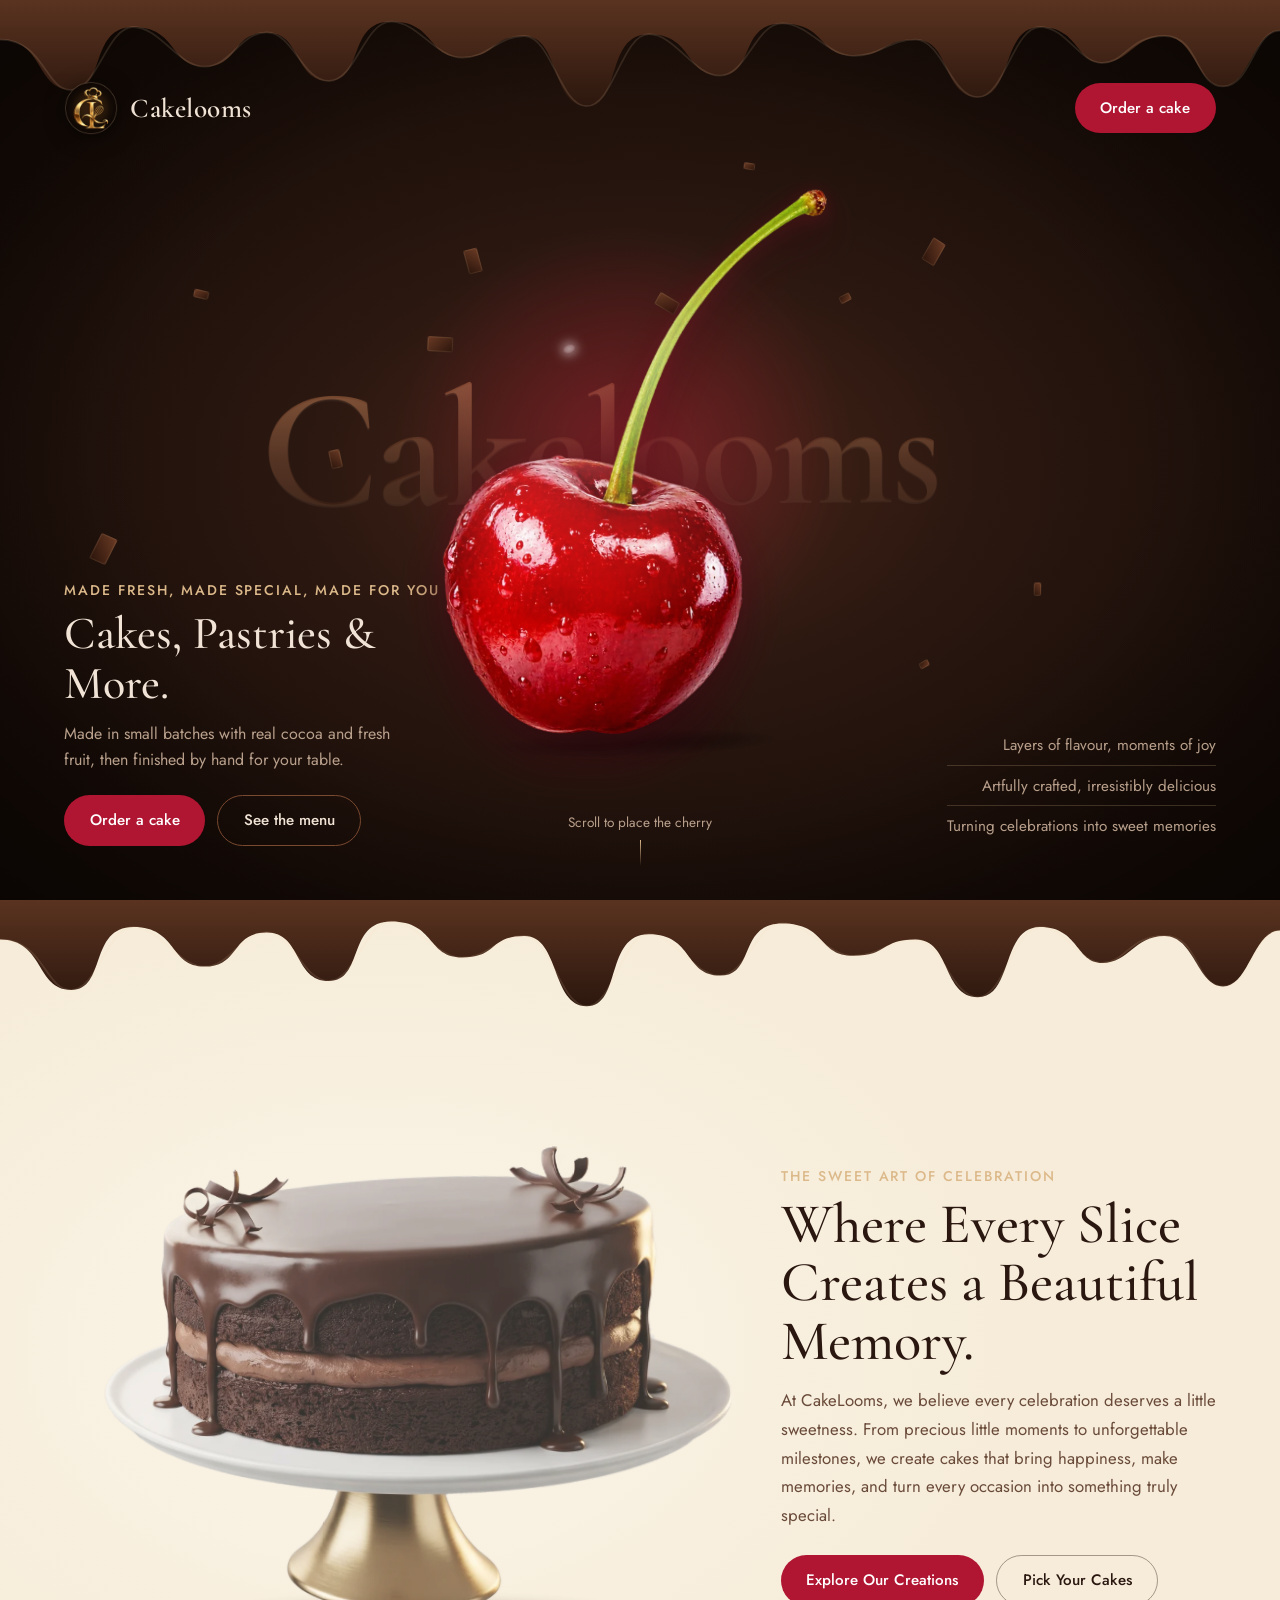
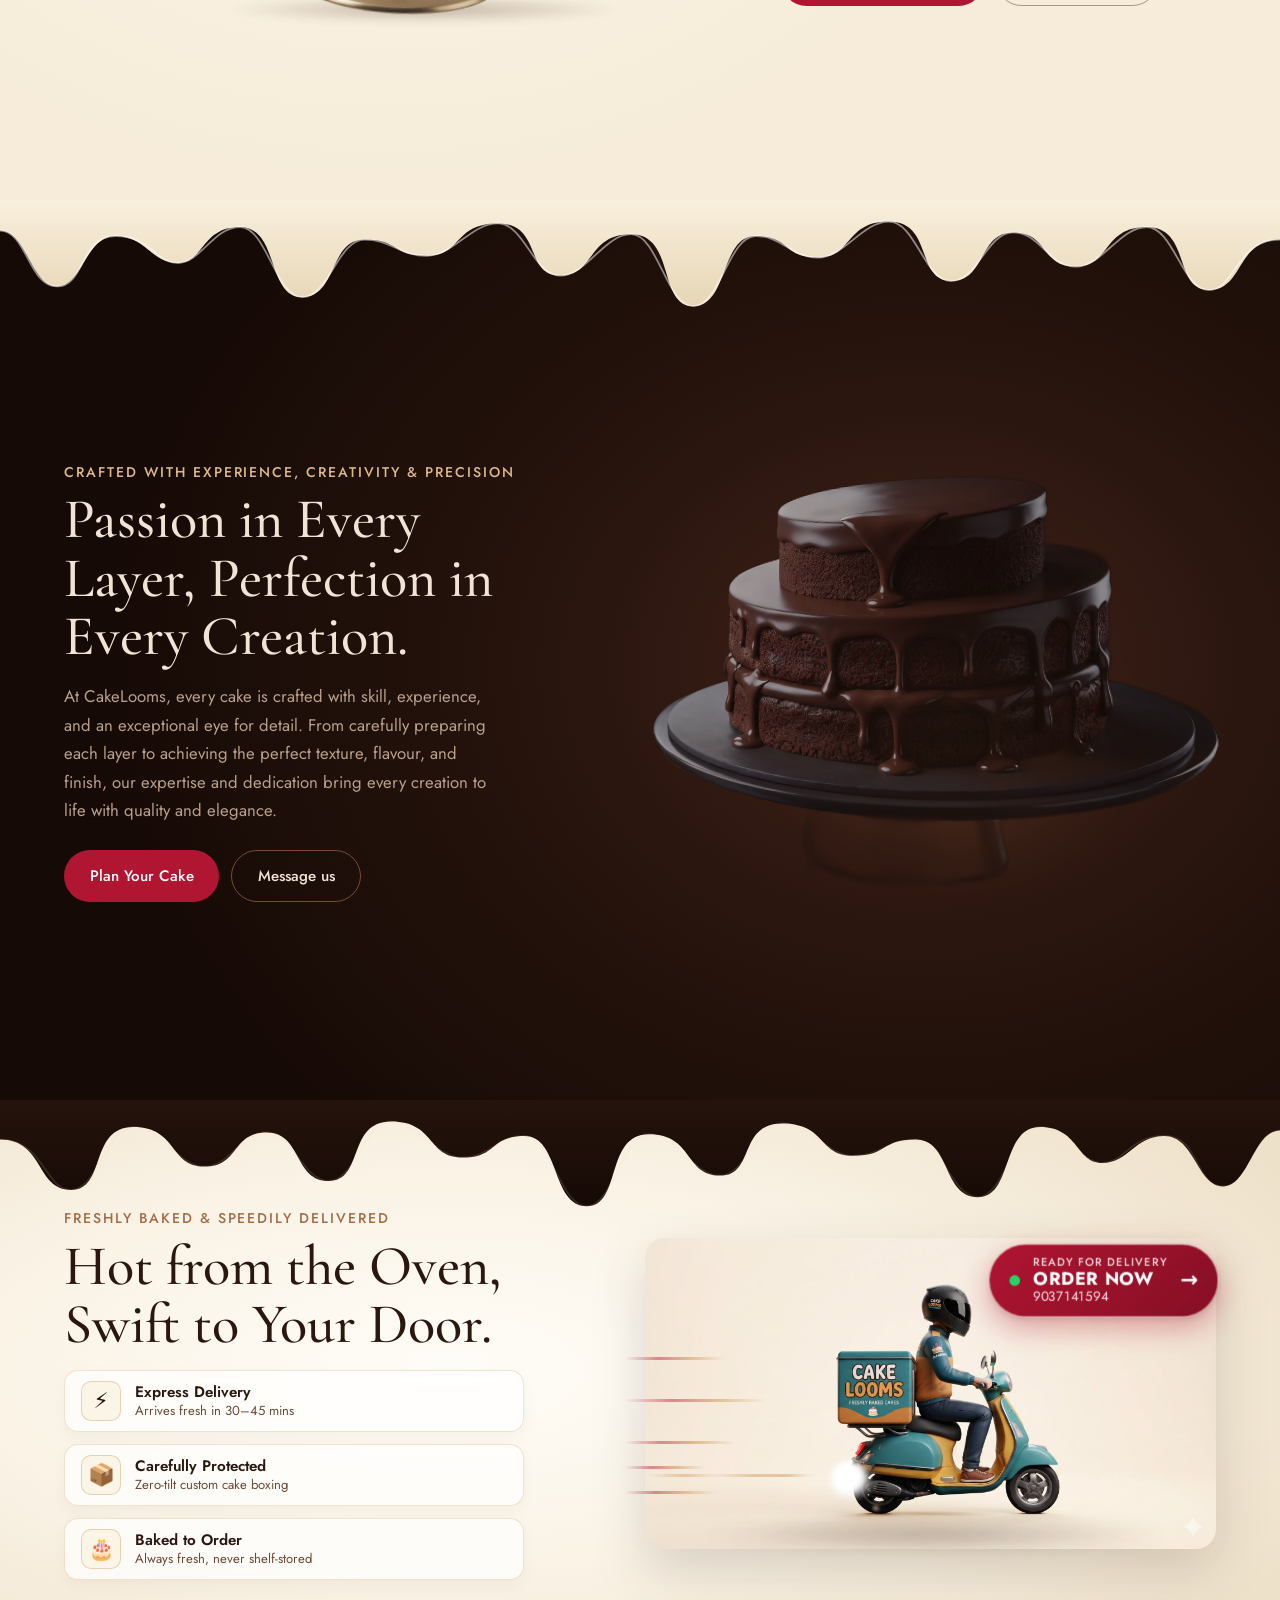
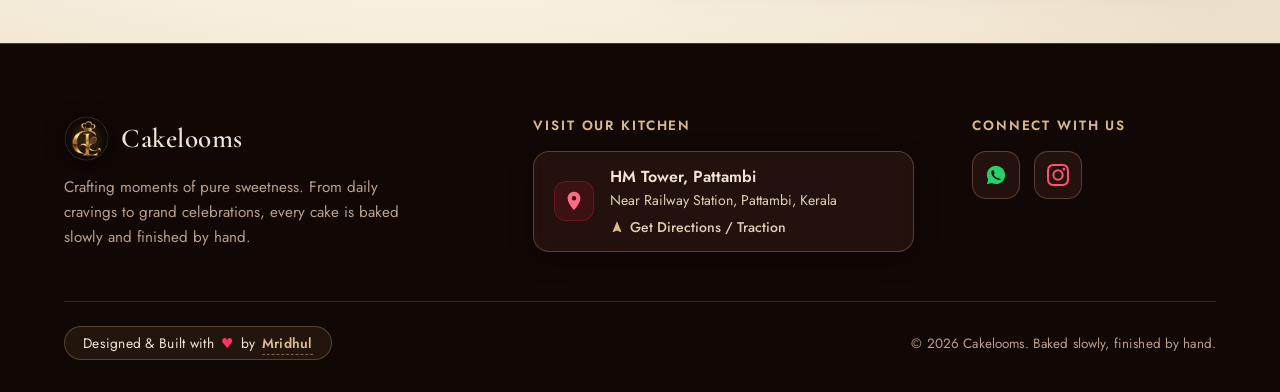
==== commit 2af637ea: "addedd new location" ====
--- a/index.html
+++ b/index.html
@@ -48,6 +48,7 @@
       "addressRegion": "Kerala",
       "addressCountry": "IN"
     },
+    "hasMap": "https://maps.app.goo.gl/bf9RNADcqz7qbNc27",
     "servesCuisine": "Bakery, Cakes, Pastries",
     "priceRange": "₹₹"
   }
@@ -323,7 +324,7 @@
               <strong>HM Tower, Pattambi</strong>
               <span>Near Railway Station, Pattambi, Kerala</span>
               <a class="location-link"
-                href="https://www.google.com/maps/search/?api=1&query=HM+Tower+Pattambi+Near+Railway+Station"
+                href="https://maps.app.goo.gl/bf9RNADcqz7qbNc27"
                 target="_blank" rel="noopener noreferrer">
                 <svg viewBox="0 0 24 24" width="14" height="14" fill="currentColor">
                   <path d="M12 2L4.5 20.29l.71.71L12 18l6.79 3 .71-.71z" />
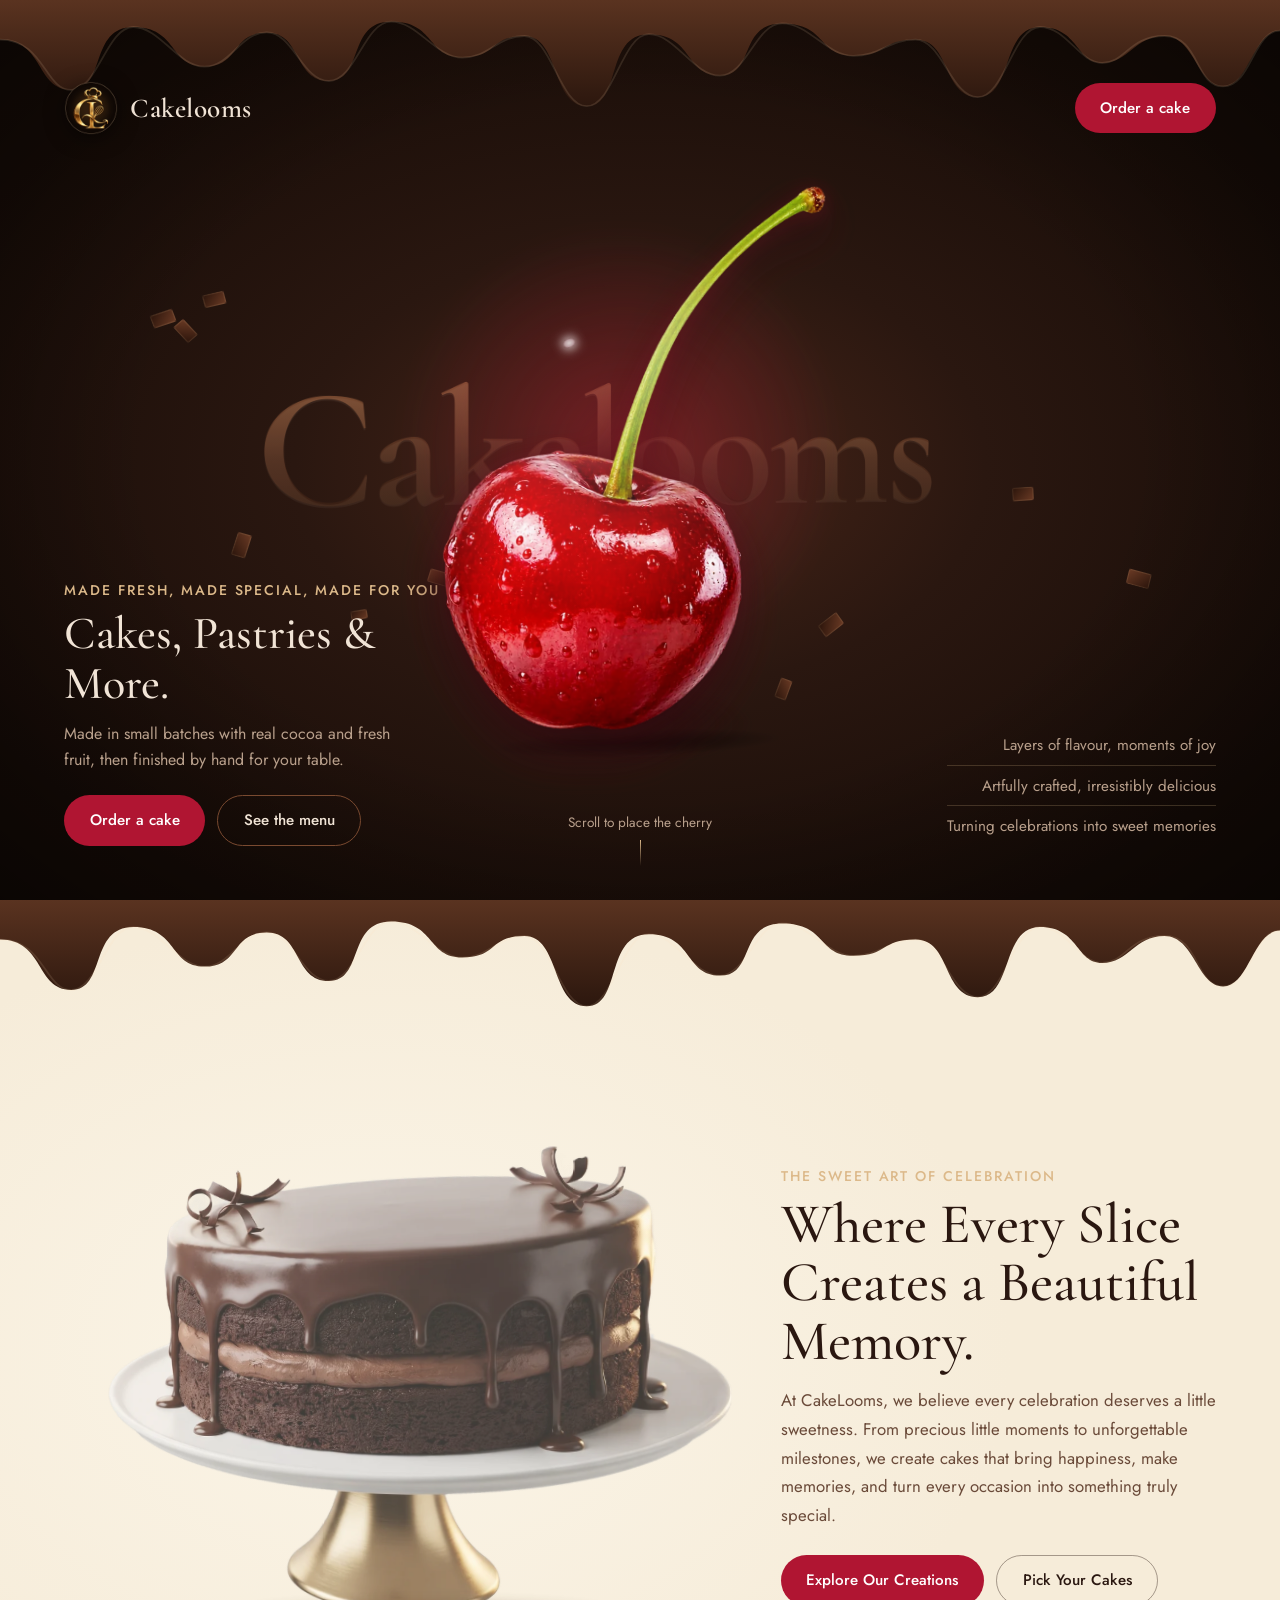
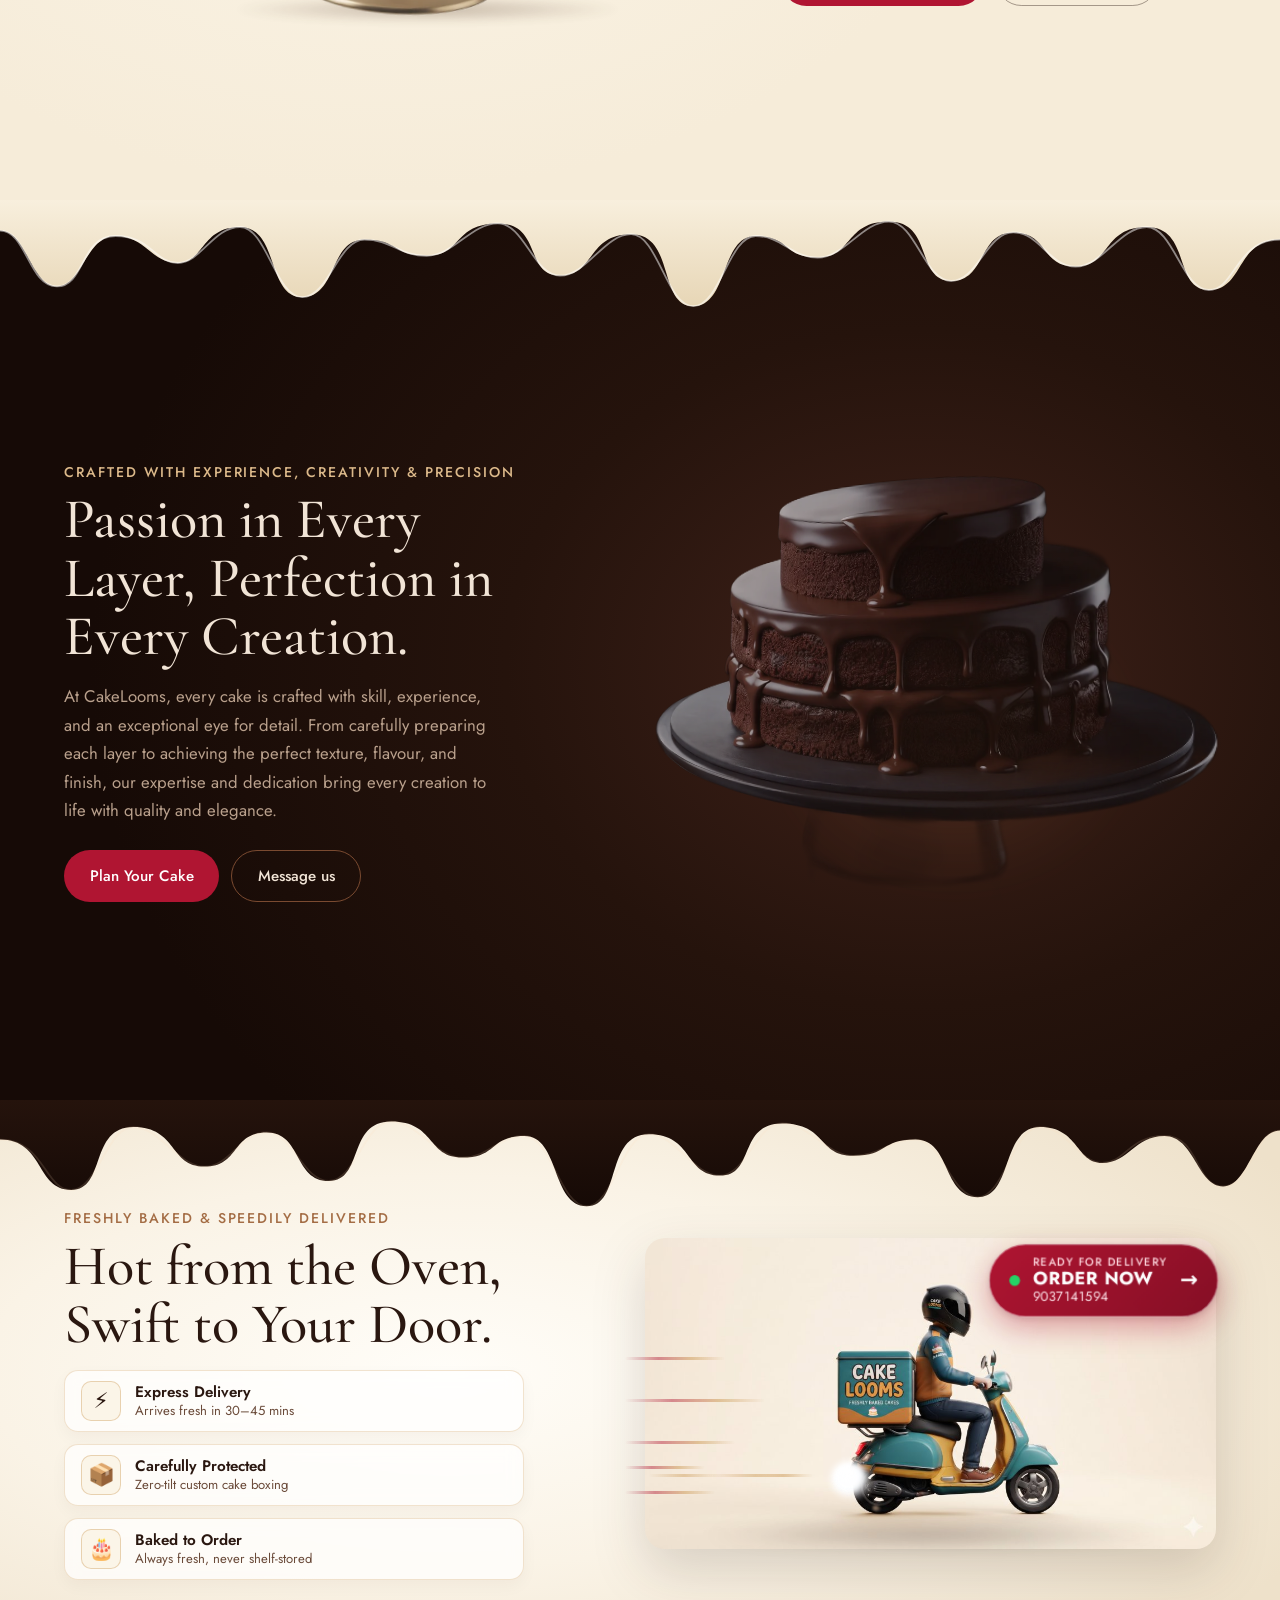
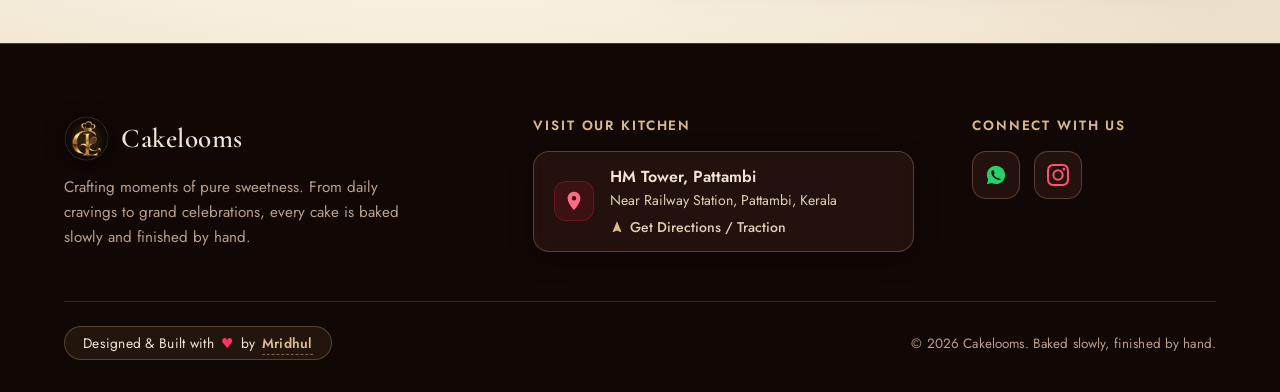
==== commit b095e2cd: "edit cherry section" ====
--- a/index.html
+++ b/index.html
@@ -277,7 +277,6 @@
               <span class="dust d2"></span>
               <span class="dust d3"></span>
             </div>
-            <span class="box-glow" id="boxGlow" aria-hidden="true"></span>
             <span class="scooter-shadow"></span>
           </div>
 
--- a/css/style.css
+++ b/css/style.css
@@ -1446,32 +1446,6 @@
     transform: scale(0.92);
     opacity: 0.6;
   }
-}
-
-/* Delivery Box Opening Aura & Packing Glow */
-.box-glow {
-  position: absolute;
-  left: 35.5%;
-  top: 38%;
-  width: 14.5%;
-  height: 22%;
-  border-radius: 12px;
-  background: radial-gradient(ellipse at 50% 35%, rgba(255, 230, 160, 0.85), rgba(214, 40, 60, 0.45) 45%, transparent 75%);
-  filter: blur(8px);
-  pointer-events: none;
-  opacity: var(--bglow, 0);
-  transition: opacity .15s ease-out;
-  z-index: 3;
-  mix-blend-mode: screen;
-}
-
-.order-rig.packed .order-badge {
-  border-color: rgba(255, 230, 160, 0.95);
-  box-shadow: 0 14px 34px rgba(176, 21, 50, 0.45);
-}
-
-.order-rig.packed .badge-tag {
-  color: #ffde7a;
 }
 
 /* Wind / Speed Trails (Motion Readiness) */
@@ -2054,10 +2028,6 @@
     filter: blur(1px);
   }
 
-  .box-glow {
-    filter: blur(5px);
-  }
-
   .order-badge {
     top: 8px;
     right: 8px;
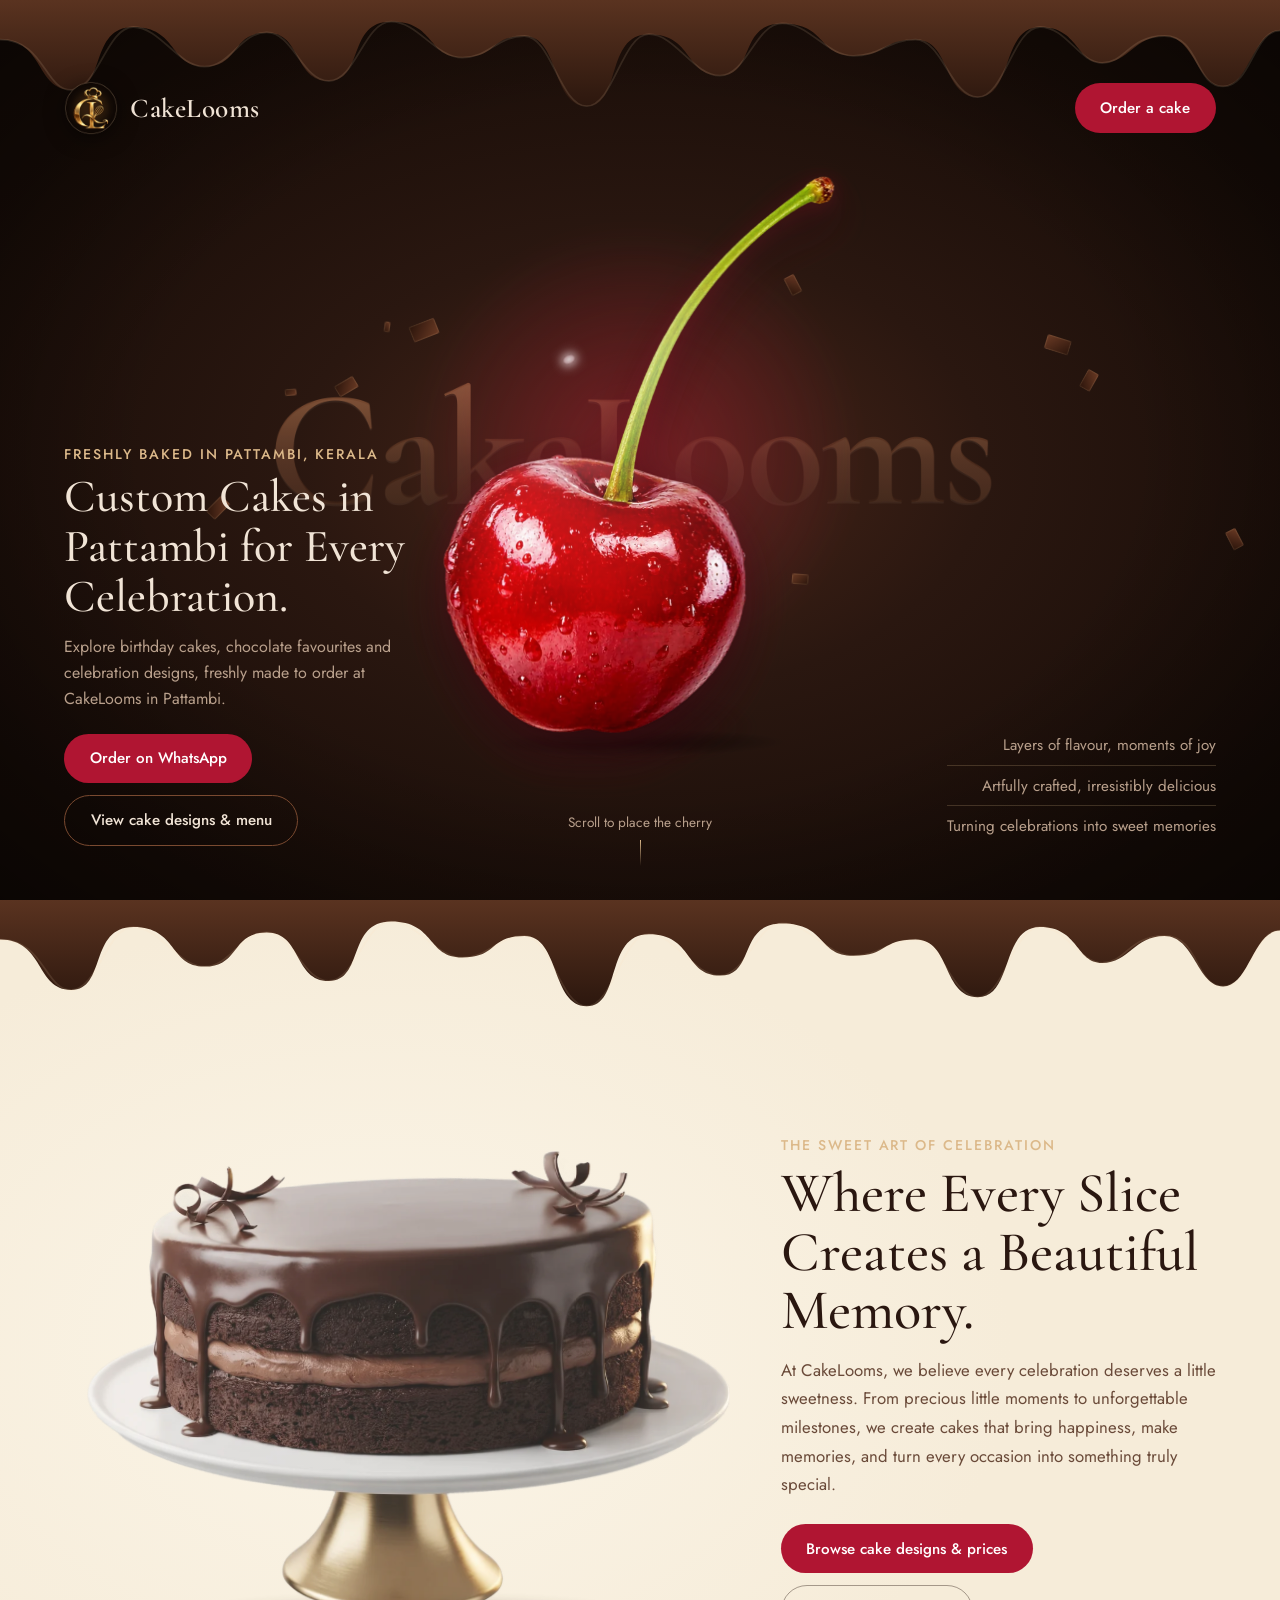
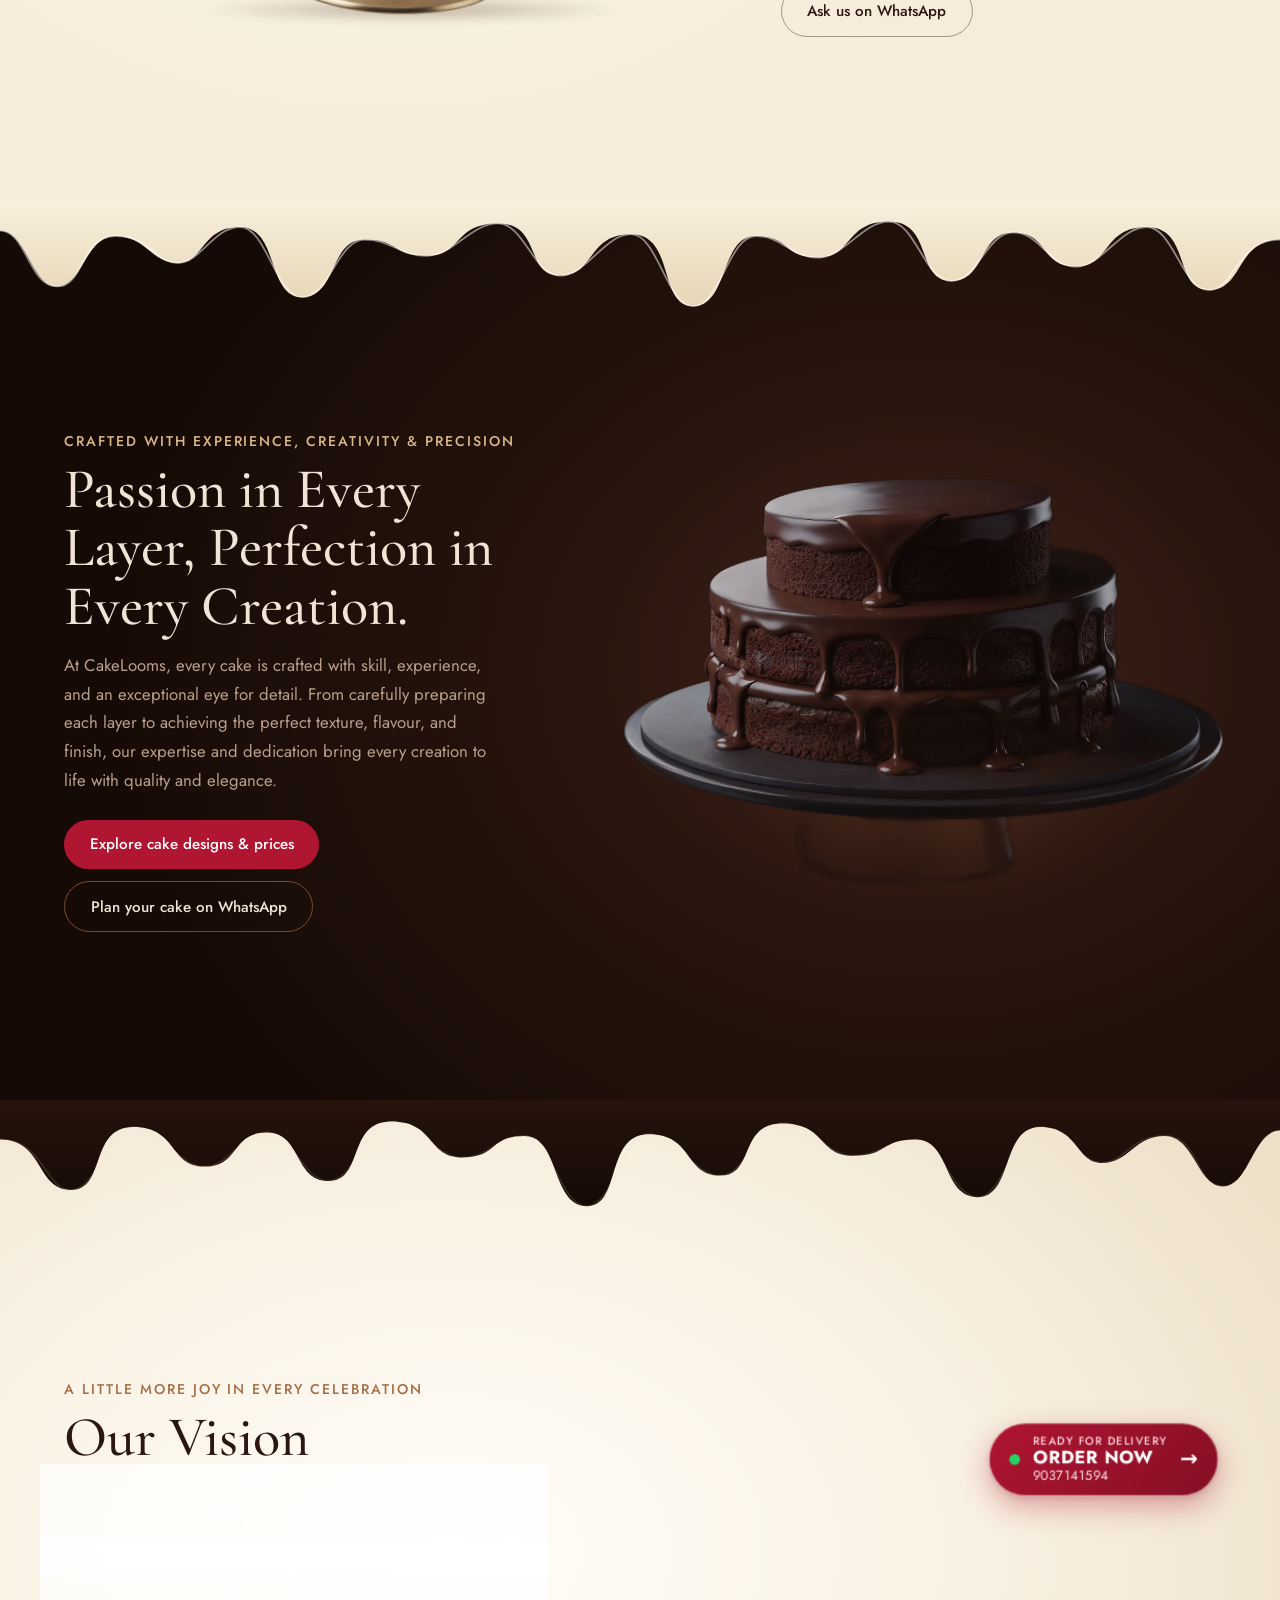
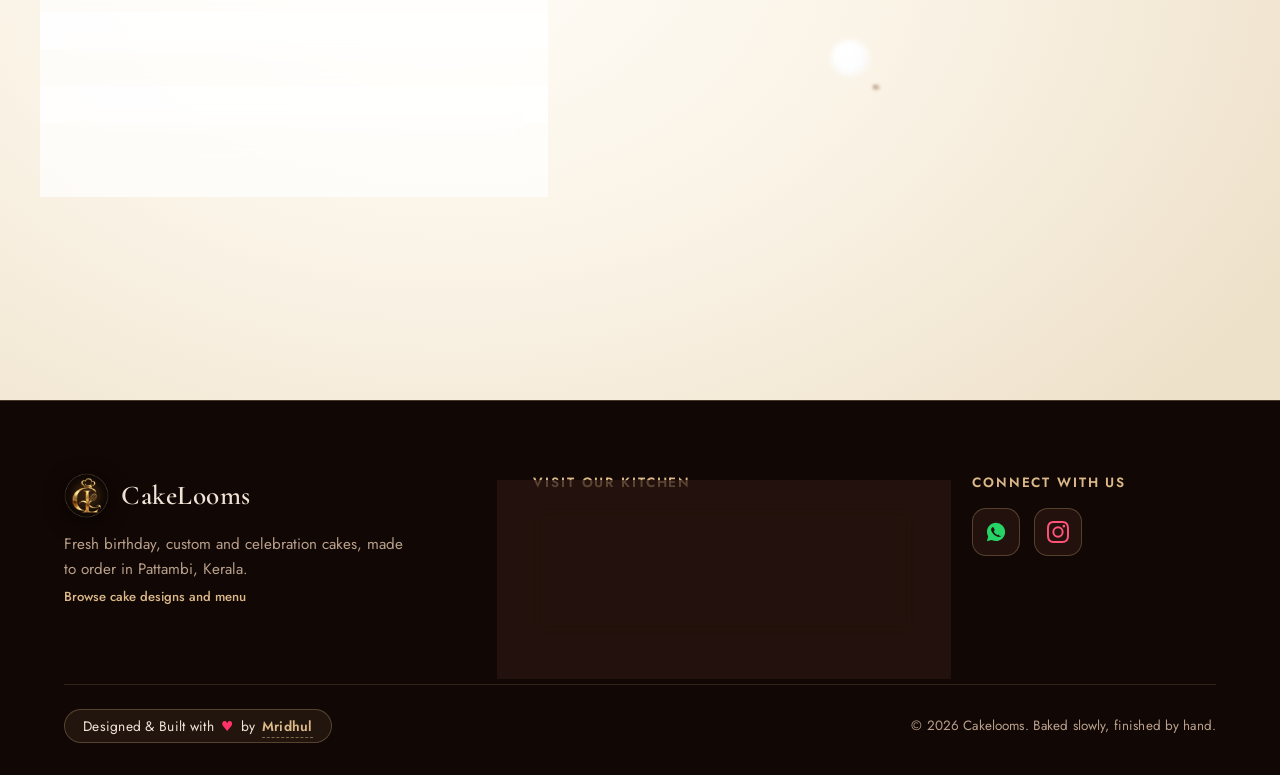
==== commit cf6c1d98: "redesign the page" ====
--- a/index.html
+++ b/index.html
@@ -1,12 +1,14 @@
 <!DOCTYPE html>
-<html lang="en">
+<html lang="en-IN">
 
 <head>
   <meta charset="utf-8">
   <meta name="viewport" content="width=device-width, initial-scale=1, viewport-fit=cover">
-  <title>Best Cakes in Pattambi | Birthday &amp; Custom Cakes | CakeLooms</title>
+  <title>Cake Shop in Pattambi, Kerala | Custom &amp; Birthday Cakes | CakeLooms</title>
   <meta name="description"
-    content="Order the best cakes in Pattambi from CakeLooms. Handcrafted birthday cakes, rich chocolate cakes and custom celebration designs, freshly baked to order.">
+    content="Order freshly baked birthday, custom and celebration cakes from CakeLooms in Pattambi, Kerala. Explore cake designs and prices, then place your order on WhatsApp.">
+  <meta name="robots" content="index, follow, max-image-preview:large">
+  <meta name="theme-color" content="#1b0f0a">
   <link rel="canonical" href="https://cakelooms.store/">
 
   <!-- Website & Browser Tab Logo (Favicon) -->
@@ -16,39 +18,52 @@
 
   <!-- Open Graph / Facebook / WhatsApp -->
   <meta property="og:type" content="website">
+  <meta property="og:locale" content="en_IN">
   <meta property="og:url" content="https://cakelooms.store/">
   <meta property="og:site_name" content="CakeLooms">
-  <meta property="og:title" content="Best Cakes in Pattambi | Birthday &amp; Custom Cakes | CakeLooms">
+  <meta property="og:title" content="Cake Shop in Pattambi, Kerala | Custom &amp; Birthday Cakes | CakeLooms">
   <meta property="og:description"
-    content="Order the best cakes in Pattambi from CakeLooms. Handcrafted birthday cakes, rich chocolate cakes and custom celebration designs, freshly baked to order.">
+    content="Order freshly baked birthday, custom and celebration cakes from CakeLooms in Pattambi, Kerala. Explore cake designs and prices, then place your order on WhatsApp.">
   <meta property="og:image" content="https://cakelooms.store/assets/cake-signature.webp">
+  <meta property="og:image:alt" content="Handcrafted chocolate celebration cake by CakeLooms in Pattambi">
 
   <!-- Twitter Card -->
   <meta name="twitter:card" content="summary_large_image">
-  <meta name="twitter:title" content="Best Cakes in Pattambi | Birthday &amp; Custom Cakes | CakeLooms">
+  <meta name="twitter:title" content="Cake Shop in Pattambi, Kerala | Custom &amp; Birthday Cakes | CakeLooms">
   <meta name="twitter:description"
-    content="Order the best cakes in Pattambi from CakeLooms. Handcrafted birthday cakes, rich chocolate cakes and custom celebration designs, freshly baked to order.">
+    content="Order freshly baked birthday, custom and celebration cakes from CakeLooms in Pattambi, Kerala. Explore cake designs and prices, then place your order on WhatsApp.">
   <meta name="twitter:image" content="https://cakelooms.store/assets/cake-signature.webp">
 
-  <!-- Local Business Structured Data for Google Local SEO -->
+  <!-- Local business details should match the CakeLooms business profile. -->
   <script type="application/ld+json">
   {
     "@context": "https://schema.org",
     "@type": "Bakery",
+    "@id": "https://cakelooms.store/#bakery",
     "name": "CakeLooms",
     "url": "https://cakelooms.store/",
     "logo": "https://cakelooms.store/assets/logo.webp",
     "image": "https://cakelooms.store/assets/cake-signature.webp",
-    "description": "Artisan bakery in Pattambi specializing in fresh birthday cakes, custom celebration cakes, and rich chocolate bakes.",
+    "description": "Bakery in Pattambi, Kerala, making fresh birthday cakes, custom celebration cakes, pastries and chocolate cakes to order.",
     "telephone": "+919037141594",
     "address": {
       "@type": "PostalAddress",
       "streetAddress": "HM Tower, Near Railway Station",
       "addressLocality": "Pattambi",
       "addressRegion": "Kerala",
+      "postalCode": "679303",
       "addressCountry": "IN"
     },
+    "geo": {
+      "@type": "GeoCoordinates",
+      "latitude": 10.8066,
+      "longitude": 76.1956
+    },
     "hasMap": "https://maps.app.goo.gl/bf9RNADcqz7qbNc27",
+    "hasMenu": "https://cakelooms.store/designs.html",
+    "sameAs": [
+      "https://instagram.com/cakelooms"
+    ],
     "servesCuisine": "Bakery, Cakes, Pastries",
     "priceRange": "₹₹"
   }
@@ -63,7 +78,7 @@
 </head>
 
 <body>
-  <main class="hero">
+  <header class="hero">
     <svg class="drip" viewBox="0 0 1440 130" preserveAspectRatio="none" aria-hidden="true">
       <defs>
         <linearGradient id="g" x1="0" y1="0" x2="0" y2="1">
@@ -77,17 +92,19 @@
         d="M0 44C50 44 50 100 80 100S120 30 150 30 200 74 230 74 270 36 300 36 340 90 370 90 410 24 440 24 490 64 520 64 560 40 590 40 630 118 660 118 700 38 730 38 780 84 810 84 850 26 880 26 930 62 960 62 1000 44 1030 44 1070 108 1100 108 1140 30 1170 30 1214 70 1240 70 1270 40 1310 40 1344 96 1376 96S1410 34 1440 34" />
     </svg>
 
-    <nav>
-      <a class="logo" href="#"><img src="assets/logo.webp" alt="CakeLooms" width="48" height="48"><span>Cakelooms</span></a>
+    <nav aria-label="Main navigation">
+      <a class="logo" href="/" aria-label="CakeLooms home"><img src="assets/logo.webp" alt="" width="48"
+          height="48"><span>CakeLooms</span></a>
       <div class="links">
-        <a class="btn" href="https://wa.me/919037141594" target="_blank">Order a cake</a>
+        <a class="btn" href="https://wa.me/919037141594?text=Hi%20CakeLooms%2C%20I%20would%20like%20to%20order%20a%20cake"
+          target="_blank" rel="noopener noreferrer">Order a cake</a>
       </div>
     </nav>
 
     <div class="stage" id="stage">
       <div class="rig" id="rig">
         <div class="layer" data-z="-220">
-          <h2 class="word" aria-hidden="true">Cakelooms</h2>
+          <div class="word" aria-hidden="true">CakeLooms</div>
         </div>
         <div class="layer" data-z="-90">
           <div class="glow"></div>
@@ -100,11 +117,12 @@
     </div>
 
     <section class="copy">
-      <span class="eyebrow">Made Fresh, Made Special, Made for You</span>
-      <h1>Cakes, Pastries & More.</h1>
-      <p>Made in small batches with real cocoa and fresh fruit, then finished by hand for your table.</p>
-      <div class="cta"><a class="btn" href="https://wa.me/919037141594" target="_blank">Order a cake</a><a
-          class="btn ghost" href="#signature">See the menu</a>
+      <span class="eyebrow">Freshly baked in Pattambi, Kerala</span>
+      <h1>Custom Cakes in Pattambi for Every Celebration.</h1>
+      <p>Explore birthday cakes, chocolate favourites and celebration designs, freshly made to order at CakeLooms in Pattambi.</p>
+      <div class="cta"><a class="btn" href="https://wa.me/919037141594?text=Hi%20CakeLooms%2C%20I%20would%20like%20to%20order%20a%20cake"
+          target="_blank" rel="noopener noreferrer">Order on WhatsApp</a><a
+          class="btn ghost" href="designs.html">View cake designs &amp; menu</a>
       </div>
     </section>
     <ul class="note">
@@ -113,8 +131,9 @@
       <li>Turning celebrations into sweet memories</li>
     </ul>
     <div class="hint" id="hint">Scroll to place the cherry<i></i></div>
-  </main>
-
+  </header>
+
+  <main>
   <section class="cake-sec" id="signature">
     <svg class="drip" viewBox="0 0 1440 130" preserveAspectRatio="none" aria-hidden="true">
       <defs>
@@ -150,8 +169,9 @@
       </p>
 
       <div class="cta">
-        <a class="btn" href="#">Explore Our Creations</a>
-        <a class="btn ghost" href="https://wa.me/919037141594" target="_blank">Pick Your Cakes</a>
+        <a class="btn" href="designs.html">Browse cake designs &amp; prices</a>
+        <a class="btn ghost" href="https://wa.me/919037141594?text=Hi%20CakeLooms%2C%20I%20would%20like%20to%20choose%20a%20cake"
+          target="_blank" rel="noopener noreferrer">Ask us on WhatsApp</a>
       </div>
     </div>
 
@@ -185,8 +205,9 @@
       </p>
 
       <div class="cta">
-        <a class="btn" href="#">Plan Your Cake</a>
-        <a class="btn ghost" href="https://wa.me/919037141594" target="_blank">Message us</a>
+        <a class="btn" href="designs.html">Explore cake designs &amp; prices</a>
+        <a class="btn ghost" href="https://wa.me/919037141594?text=Hi%20CakeLooms%2C%20I%20would%20like%20to%20plan%20a%20cake"
+          target="_blank" rel="noopener noreferrer">Plan your cake on WhatsApp</a>
       </div>
     </div>
 
@@ -217,26 +238,32 @@
 
     <div class="order-grid">
       <div class="order-txt">
-        <span class="eyebrow">FRESHLY BAKED & SPEEDILY DELIVERED</span>
-        <h2>Hot from the Oven, Swift to Your Door.</h2>
+        <span class="eyebrow">A LITTLE MORE JOY IN EVERY CELEBRATION</span>
+        <h2>Our Vision</h2>
 
         <div class="order-perks">
           <div class="perk-item">
-            <span class="perk-icon">⚡</span>
+            <span class="perk-icon" aria-hidden="true">✦</span>
+            <div>
+              <small>To make life’s meaningful moments warmer, sweeter, and more memorable.</small>
+            </div>
+          </div>
+          <div class="perk-item">
+            <span class="perk-icon" aria-hidden="true">⚡</span>
             <div>
               <strong>Express Delivery</strong>
               <small>Arrives fresh in 30–45 mins</small>
             </div>
           </div>
           <div class="perk-item">
-            <span class="perk-icon">📦</span>
+            <span class="perk-icon" aria-hidden="true">📦</span>
             <div>
               <strong>Carefully Protected</strong>
               <small>Zero-tilt custom cake boxing</small>
             </div>
           </div>
           <div class="perk-item">
-            <span class="perk-icon">🎂</span>
+            <span class="perk-icon" aria-hidden="true">🎂</span>
             <div>
               <strong>Baked to Order</strong>
               <small>Always fresh, never shelf-stored</small>
@@ -282,7 +309,7 @@
 
           <a class="order-badge"
             href="https://wa.me/919037141594?text=Hi%20Cakelooms%2C%20I%20would%20like%20to%20order%20now%20for%20delivery"
-            target="_blank" title="Order Now on WhatsApp">
+            target="_blank" rel="noopener noreferrer" title="Order Now on WhatsApp">
             <span class="badge-pulse"></span>
             <div class="badge-content">
               <span class="badge-tag">READY FOR DELIVERY</span>
@@ -295,23 +322,24 @@
       </div>
     </div>
   </section>
+  </main>
 
   <footer id="contact" class="site-footer">
     <div class="footer-inner">
       <div class="footer-grid">
         <!-- Brand Column (Normal Left / Mobile Center) -->
         <div class="footer-col footer-col-brand">
-          <a class="logo" href="#"><img src="assets/logo.webp" alt="CakeLooms logo" width="52"
-              height="52"><span>Cakelooms</span></a>
+          <a class="logo" href="/" aria-label="CakeLooms home"><img src="assets/logo.webp" alt="" width="52"
+              height="52"><span>CakeLooms</span></a>
           <p class="brand-desc">
-            Crafting moments of pure sweetness. From daily cravings to grand celebrations, every cake is baked slowly
-            and finished by hand.
+            Fresh birthday, custom and celebration cakes, made to order in Pattambi, Kerala.
           </p>
+          <a class="location-link" href="designs.html">Browse cake designs and menu</a>
         </div>
 
         <!-- Address Column (Heading First, Content Below) -->
         <div class="footer-col footer-col-address">
-          <h4 class="footer-title">Visit Our Kitchen</h4>
+          <h3 class="footer-title">Visit Our Kitchen</h3>
           <div class="address-card">
             <div class="address-icon" aria-hidden="true">
               <svg viewBox="0 0 24 24" width="22" height="22" fill="currentColor">
@@ -319,24 +347,25 @@
                   d="M12 2C8.13 2 5 5.13 5 9c0 5.25 7 13 7 13s7-7.75 7-13c0-3.87-3.13-7-7-7zm0 9.5a2.5 2.5 0 0 1 0-5 2.5 2.5 0 0 1 0 5z" />
               </svg>
             </div>
-            <div class="address-details">
+            <address class="address-details">
               <strong>HM Tower, Pattambi</strong>
-              <span>Near Railway Station, Pattambi, Kerala</span>
+              <span>Near Railway Station, Pattambi, Kerala 679303</span>
+              <a class="location-link" href="tel:+919037141594">Call CakeLooms: +91 90371 41594</a>
               <a class="location-link"
                 href="https://maps.app.goo.gl/bf9RNADcqz7qbNc27"
                 target="_blank" rel="noopener noreferrer">
                 <svg viewBox="0 0 24 24" width="14" height="14" fill="currentColor">
                   <path d="M12 2L4.5 20.29l.71.71L12 18l6.79 3 .71-.71z" />
                 </svg>
-                <span>Get Directions / Traction</span>
+                <span>Get directions</span>
               </a>
-            </div>
+            </address>
           </div>
         </div>
 
         <!-- Social Column (Heading First, Content Below) -->
         <div class="footer-col footer-col-social">
-          <h4 class="footer-title">Connect With Us</h4>
+          <h3 class="footer-title">Connect With Us</h3>
           <div class="social-icons-row">
             <a class="social-icon-btn wa-icon-btn"
               href="https://wa.me/919037141594?text=Hi%20Cakelooms%2C%20I%20would%20like%20to%20order%20a%20cake"
@@ -381,4 +410,4 @@
   <script src="js/script.js"></script>
 </body>
 
-</html>+</html>
--- a/css/style.css
+++ b/css/style.css
@@ -814,6 +814,7 @@
   flex-direction: column;
   gap: 3px;
   line-height: 1.35;
+  font-style: normal;
 }
 
 .address-details strong {
@@ -1234,7 +1235,8 @@
 .order-sec {
   position: relative;
   z-index: 1;
-  min-height: auto;
+  min-height: 100vh;
+  min-height: 100svh;
   background: radial-gradient(ellipse 75% 75% at 35% 50%, #fffdf8 0%, #faf3e6 48%, #eee1ca 100%);
   color: var(--ink);
   display: flex;
@@ -1869,9 +1871,14 @@
 }
 
 @media (max-width: 899px) {
+  .order-sec {
+    padding-top: max(72px, env(safe-area-inset-top, 0px));
+    padding-bottom: max(32px, env(safe-area-inset-bottom, 0px));
+  }
+
   .order-grid {
     grid-template-columns: 1fr;
-    gap: 36px;
+    gap: clamp(12px, 3vh, 24px);
   }
 
   .order-stage {
@@ -2059,4 +2066,4 @@
   .badge-arrow {
     font-size: .85rem;
   }
-}+}
